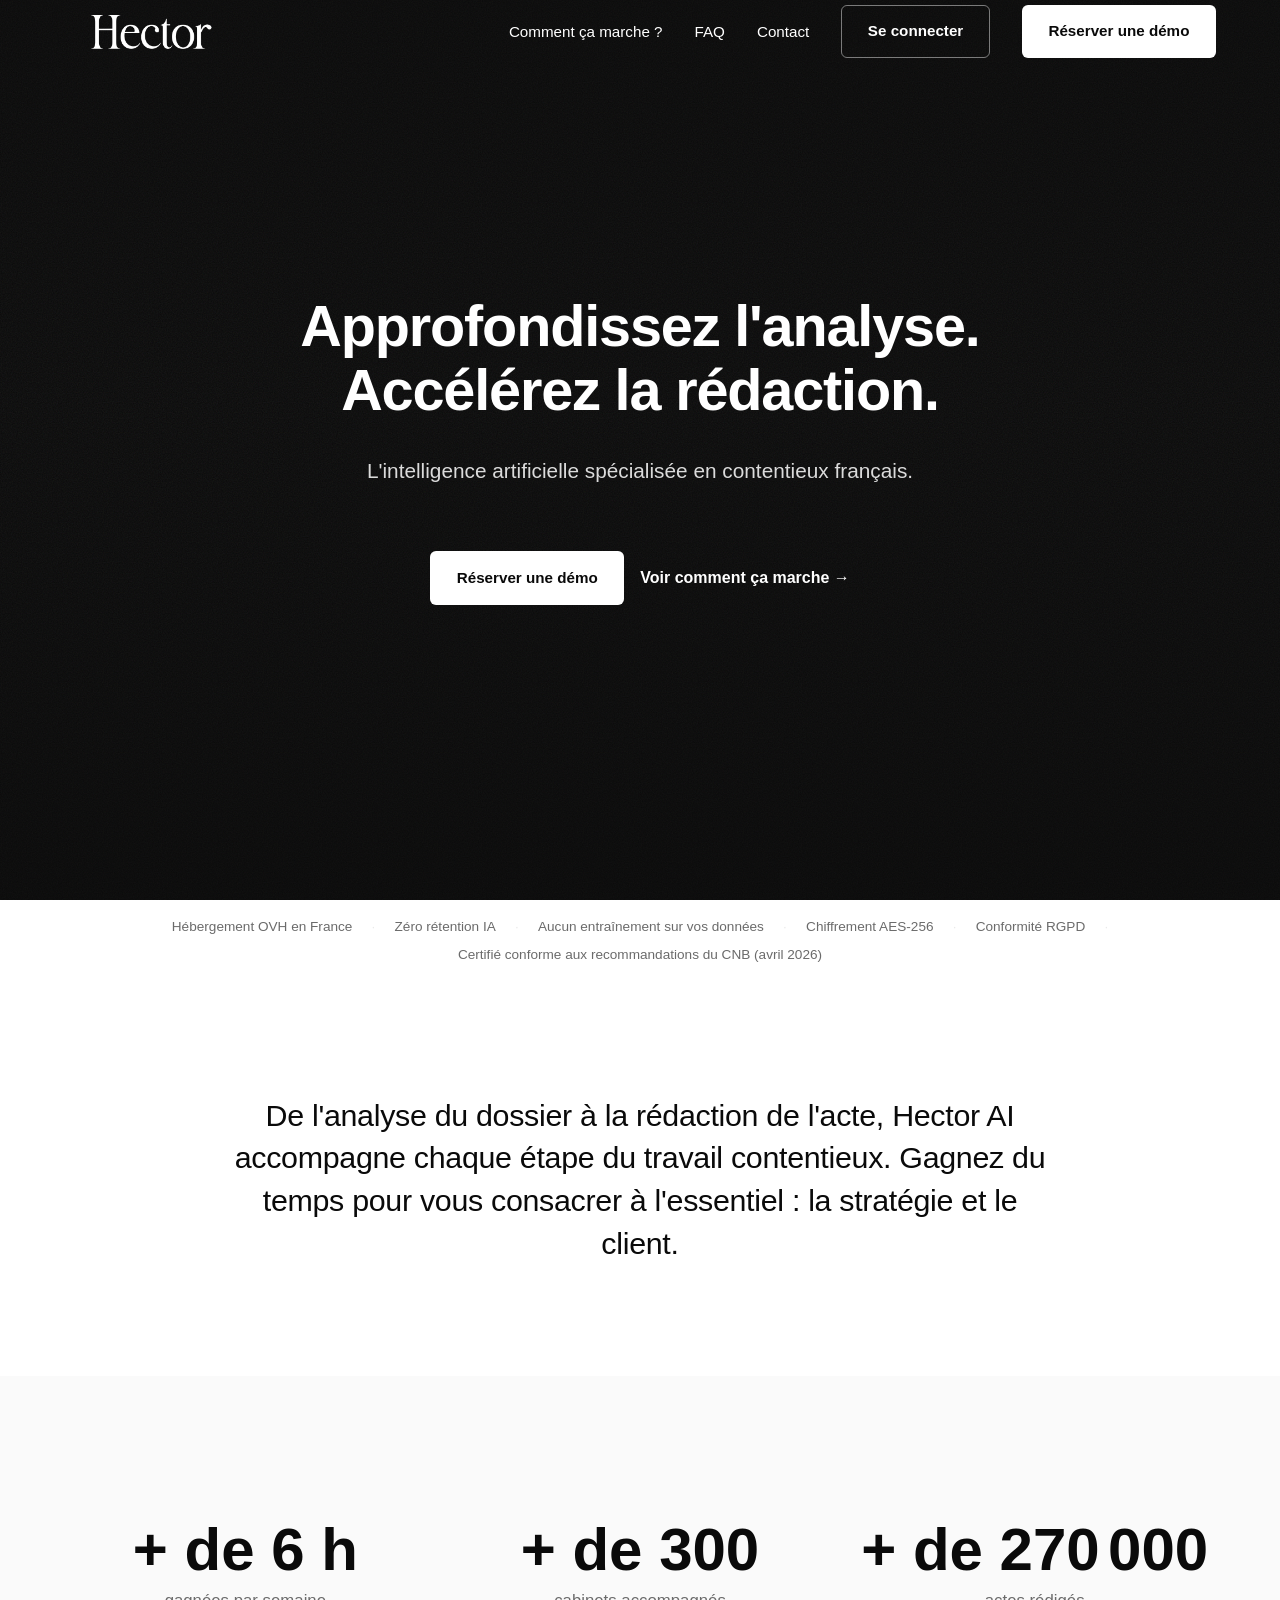
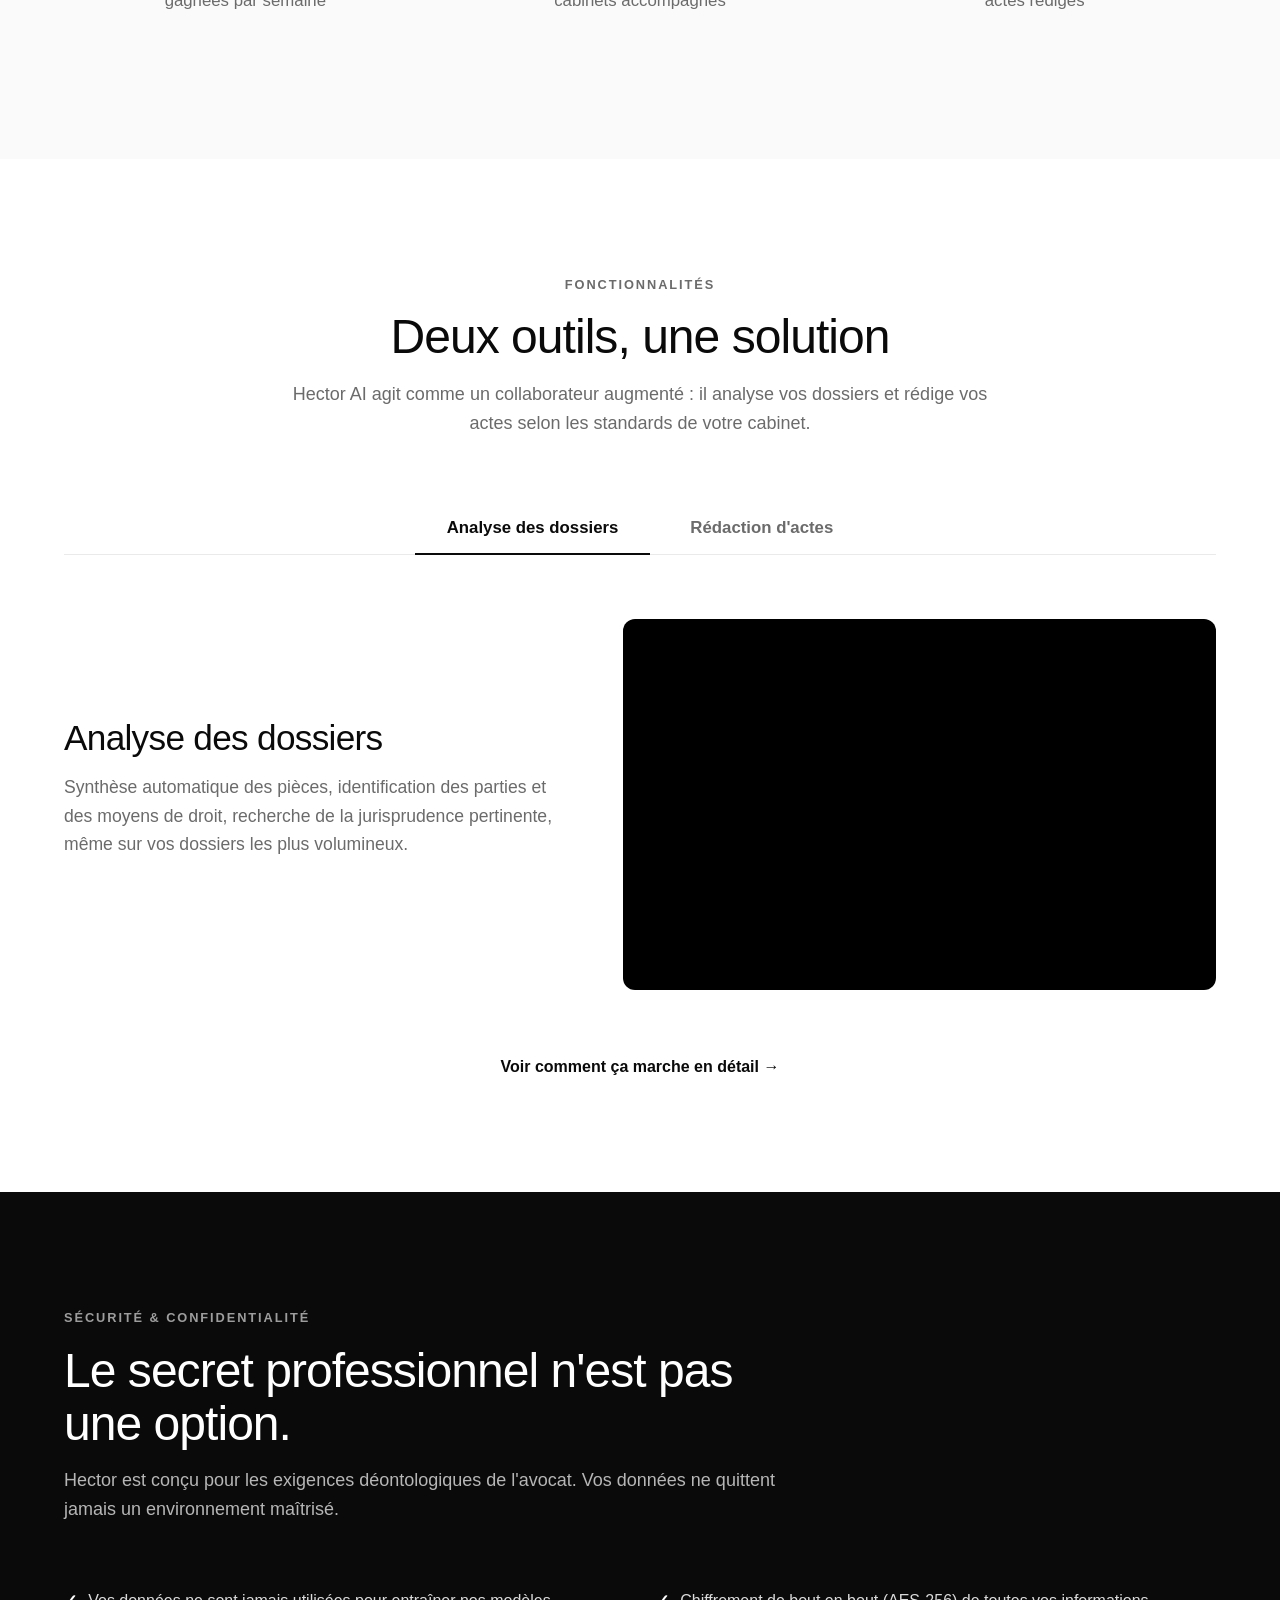
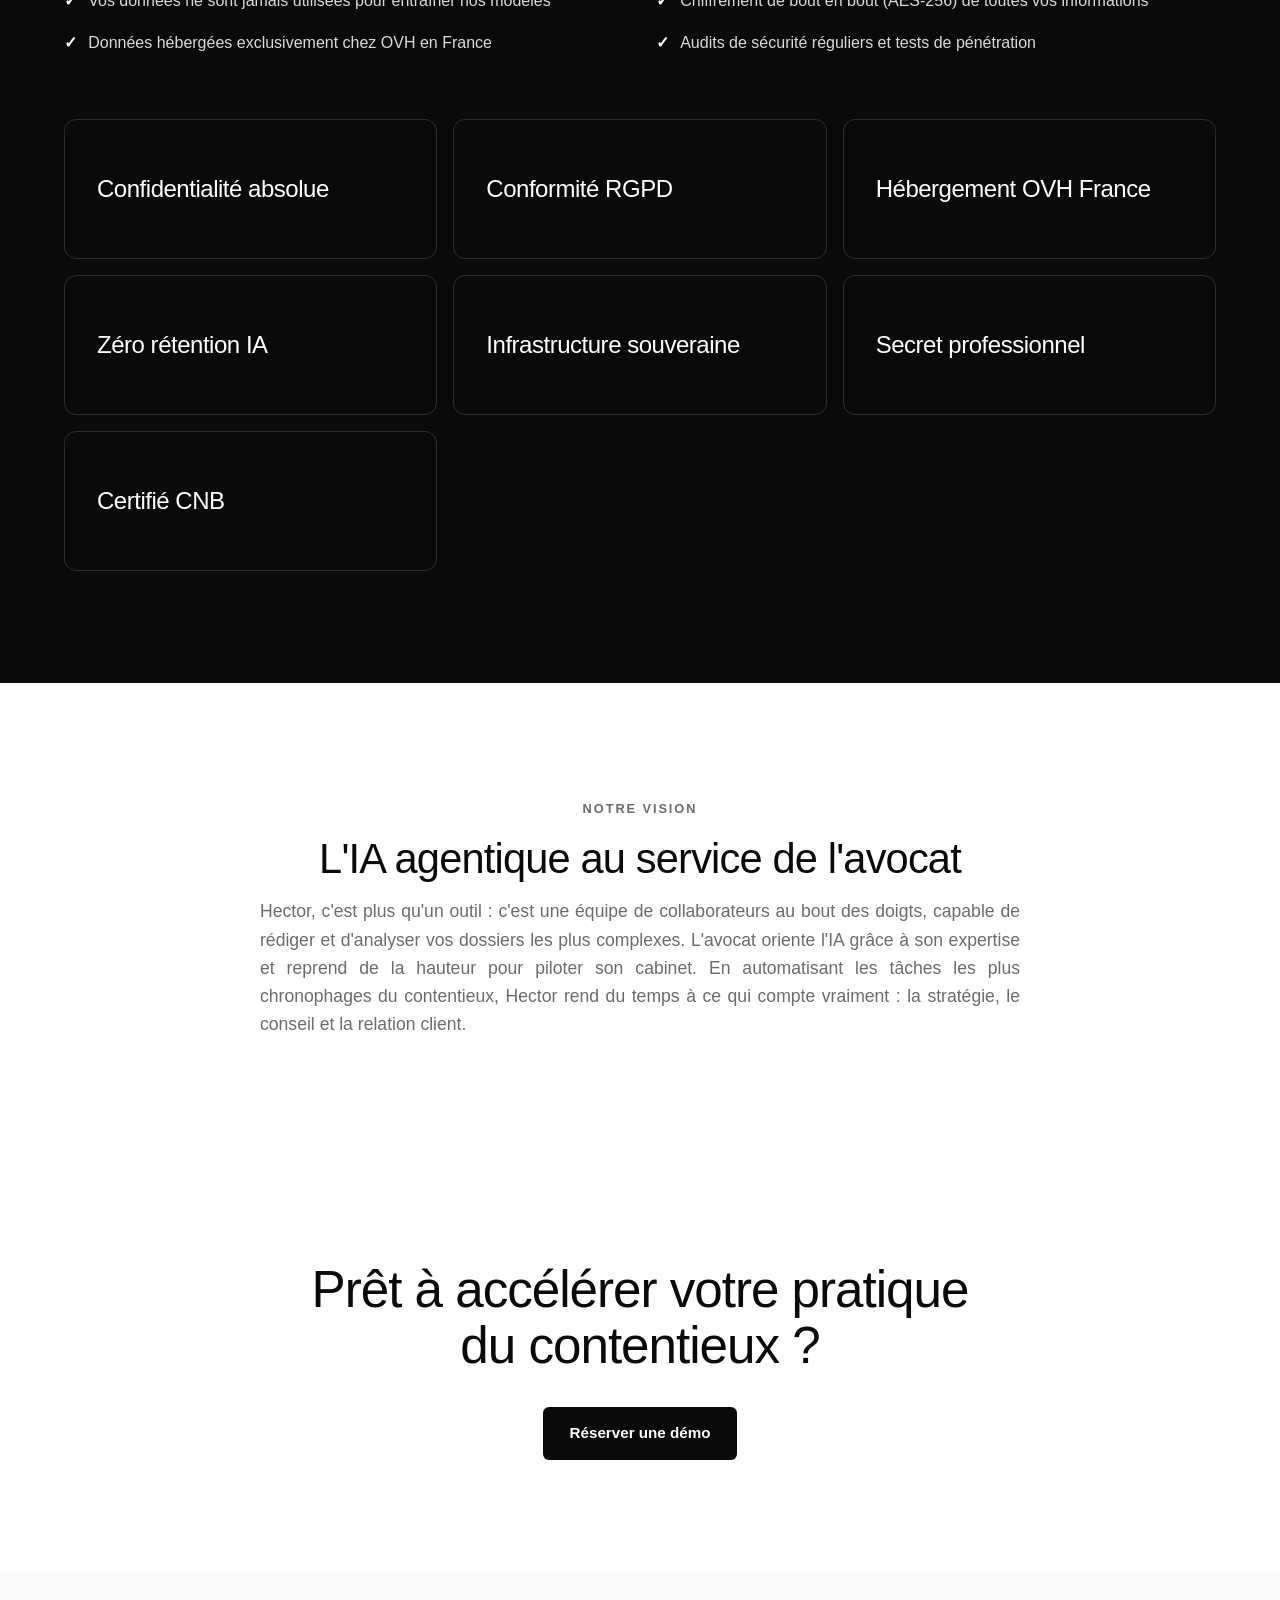
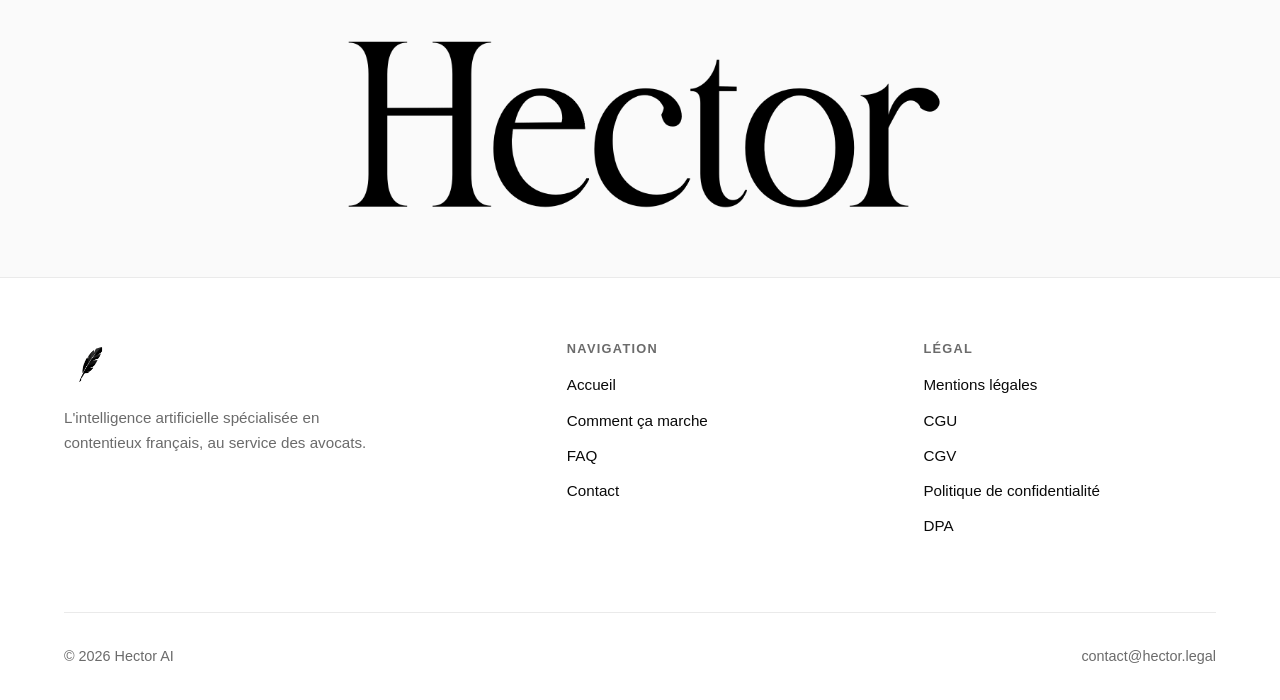
==== index.html @ 75c5179e "Update index.html" ====
<!DOCTYPE html>
<!-- Dernière vérification du déploiement : 2026-06-02 -->
<html lang="fr">
<head>
  <meta charset="UTF-8" />
  <meta name="viewport" content="width=device-width, initial-scale=1.0" />
  <title>Hector AI — Approfondissez l'analyse. Accélérez la rédaction.</title>
  <meta name="description" content="L'intelligence artificielle spécialisée en contentieux français pour les avocats : accélérez l'analyse de vos dossiers et automatisez la rédaction de vos actes." />

  <!-- Polices Fontshare : Clash Display (titres) + Satoshi (corps de texte) -->
  <link rel="preconnect" href="https://api.fontshare.com" crossorigin />
  <link rel="stylesheet" href="https://api.fontshare.com/v2/css?f[]=cabinet-grotesk@400,700&f[]=satoshi@500&display=swap" />

  <!-- Feuille de styles unique du site.
       Le "?v=2" force le navigateur à recharger le CSS après une mise à jour
       (évite qu'une ancienne version reste en cache). Incrémentez ce numéro
       (v=3, v=4...) à chaque fois que vous modifiez css/styles.css. -->
  <link rel="stylesheet" href="css/styles.css?v=32" />

  <!-- Favicon (remplaçable par votre propre icône) -->
  <link rel="icon" href="assets/img/plume.png?v=3" type="image/png" />
</head>
<body>

  <!-- ====================================================================
       HEADER (en-tête fixe, identique sur toutes les pages)
       ==================================================================== -->
  <header class="site-header site-header--transparent">
    <div class="container header-inner">
      <!-- Logo à gauche. Déposez votre logo dans assets/img/logo.svg.
           Le texte de repli "Hector" s'affiche si l'image est absente. -->
      <a class="header-logo" href="index.html" aria-label="Accueil Hector AI">
        <img src="assets/img/logo.png?v=6" alt="Hector AI" />
      </a>

      <!-- Navigation principale -->
      <nav class="main-nav" id="main-nav" aria-label="Navigation principale">
        <ul class="nav-links">
          <li><a href="comment-ca-marche.html">Comment ça marche ?</a></li>
          <li><a href="faq.html">FAQ</a></li>
          <!-- Masqué jusqu'au lancement complet : <li><a href="equipe.html">Équipe</a></li> -->
          <li><a href="contact.html">Contact</a></li>
        </ul>
        <!-- Bouton "Se connecter" : renvoie vers l'application Hector. -->
        <a class="btn btn-secondary" href="https://www.app.hector.legal/auth">Se connecter</a>
        <!-- Bouton de réservation de démo. Remplacez l'URL Calendly. -->
        <a class="btn btn-primary" href="https://calendly.com/benoit_raillard/demo?month=2026-06" target="_blank" rel="noopener">Réserver une démo</a>
      </nav>

      <!-- Bouton hamburger (visible uniquement sur mobile) -->
      <button class="nav-toggle" aria-label="Ouvrir le menu" aria-expanded="false" aria-controls="main-nav">
        <span></span><span></span><span></span>
      </button>
    </div>
  </header>

  <main>

    <!-- ====================================================================
         1. HERO plein écran
         ==================================================================== -->
    <section class="hero">
      <!-- Média de fond -->
      <div class="hero-media">
        <!-- VIDÉO de fond : lecture automatique, en boucle, sans son.
             L'image hero.jpg sert d'aperçu (poster) le temps du chargement.
             Pour revenir à une image fixe, remplacer ce <video> par :
             <img src="assets/img/hero.jpg" alt="" /> -->
        <video autoplay muted loop playsinline preload="auto">
          <source src="assets/video/hero.mp4?v=7" type="video/mp4" />
        </video>
      </div>

      <!-- (a) Couche "grain de film" -->
      <div class="hero-grain" aria-hidden="true"></div>
      <!-- (c) Dégradé sombre pour la lisibilité du texte blanc -->
      <div class="hero-overlay" aria-hidden="true"></div>

      <!-- Contenu centré -->
      <div class="hero-content">
        <h1><span>Approfondissez l'analyse.</span><br /><span>Accélérez la rédaction.</span></h1>
        <p class="hero-subtitle">
          L'intelligence artificielle spécialisée en contentieux français.
        </p>
        <div class="hero-actions">
          <a class="btn btn-primary btn-on-dark" href="https://calendly.com/benoit_raillard/demo?month=2026-06" target="_blank" rel="noopener">Réserver une démo</a>
          <a class="text-link" href="comment-ca-marche.html">Voir comment ça marche →</a>
        </div>
      </div>
    </section>

    <!-- ====================================================================
         2. BANDEAU DE GARANTIES
         ==================================================================== -->
    <div class="guarantees">
      <div class="container">
        <ul class="guarantees-list">
          <li>Hébergement OVH en France</li>
          <li>Zéro rétention IA</li>
          <li>Aucun entraînement sur vos données</li>
          <li>Chiffrement AES-256</li>
          <li>Conformité RGPD</li>
          <li>Certifié conforme aux recommandations du CNB (avril 2026)</li>
        </ul>
      </div>
    </div>

    <!-- ====================================================================
         3. SECTION INTRODUCTION
         ==================================================================== -->
    <section class="section intro">
      <div class="container">
        <p data-reveal>
          De l'analyse du dossier à la rédaction de l'acte, Hector AI accompagne
          chaque étape du travail contentieux. Gagnez du temps pour vous consacrer à l'essentiel : la stratégie et le client.
        </p>
      </div>
    </section>

    <!-- ====================================================================
         4. CHIFFRES CLÉS
         👉 Remplacez les [XX] par vos vrais chiffres.
         ==================================================================== -->
    <section class="section stats">
      <div class="container">
        <div class="stats-grid">
          <!-- Les chiffres "grimpent" de 0 jusqu'à data-count-to au scroll (voir main.js).
               data-prefix / data-suffix encadrent le nombre animé. -->
          <div data-reveal>
            <div class="stat-number" data-count-to="6" data-prefix="+ de " data-suffix=" h">+ de 6 h</div>
            <div class="stat-label">gagnées par semaine</div>
          </div>
          <div data-reveal>
            <div class="stat-number" data-count-to="300" data-prefix="+ de ">+ de 300</div>
            <div class="stat-label">cabinets accompagnés</div>
          </div>
          <div data-reveal>
            <div class="stat-number" data-count-to="270000" data-prefix="+ de ">+ de 270 000</div>
            <div class="stat-label">actes rédigés</div>
          </div>
        </div>
      </div>
    </section>

    <!-- ====================================================================
         5. SECTION FONCTIONNALITÉS (onglets interactifs)
         ==================================================================== -->
    <section class="section features">
      <div class="container">
        <div class="section-head" data-reveal>
          <span class="eyebrow">Fonctionnalités</span>
          <h2>Deux outils, une solution</h2>
          <p>Hector AI agit comme un collaborateur augmenté : il analyse vos dossiers et rédige vos actes selon les standards de votre cabinet.</p>
        </div>

        <!-- Boutons d'onglets -->
        <div class="tabs" role="tablist" aria-label="Fonctionnalités d'Hector" data-reveal>
          <button class="tab-btn" role="tab" data-tab="tab-analyse" aria-selected="true" aria-controls="tab-analyse">
            Analyse des dossiers
          </button>
          <button class="tab-btn" role="tab" data-tab="tab-redaction" aria-selected="false" aria-controls="tab-redaction">
            Rédaction d'actes
          </button>
        </div>

        <!-- Onglet 1 : Analyse des dossiers (actif par défaut) -->
        <div class="tab-panel is-active is-visible" id="tab-analyse" role="tabpanel">
          <div class="feature-layout">
            <div class="feature-text">
              <h3>Analyse des dossiers</h3>
              <p>
                Synthèse automatique des pièces, identification des parties et
                des moyens de droit, recherche de la jurisprudence pertinente, même sur vos dossiers les plus volumineux. 
              </p>
            </div>
            <!-- Zone visuelle : vidéo de démonstration de l'analyse des dossiers.
                 Pas d'autoplay : chargée/jouée seulement quand visible (voir initFeatureVideos). -->
            <video class="feature-media" muted loop playsinline preload="none">
              <source src="assets/video/demo-analyse.mp4" type="video/mp4" />
              Votre navigateur ne prend pas en charge la lecture vidéo.
            </video>
          </div>
        </div>

        <!-- Onglet 2 : Rédaction d'actes -->
        <div class="tab-panel" id="tab-redaction" role="tabpanel">
          <div class="feature-layout">
            <div class="feature-text">
              <h3>Rédaction d'actes</h3>
              <p>
                Des premiers jets d'actes générés à partir de votre dossier,
                dans votre style, prêts à être retravaillés.
              </p>
            </div>
            <!-- Zone visuelle : vidéo de démonstration de la rédaction d'actes.
                 Pas d'autoplay : chargée/jouée seulement quand visible (voir initFeatureVideos). -->
            <video class="feature-media" muted loop playsinline preload="none">
              <source src="assets/video/demo-redaction.mp4" type="video/mp4" />
              Votre navigateur ne prend pas en charge la lecture vidéo.
            </video>
          </div>
        </div>

        <!-- Lien vers la page détaillée, placé juste après les vidéos de démo -->
        <div class="features-more" data-reveal style="text-align: center; margin-top: var(--space-lg);">
          <a class="text-link" href="comment-ca-marche.html">Voir comment ça marche en détail →</a>
        </div>
      </div>
    </section>

    <!-- ====================================================================
         6. SECTION SÉCURITÉ & CONFIDENTIALITÉ
         ==================================================================== -->
    <section class="section security">
      <div class="container">
        <div class="security-head" data-reveal>
          <span class="eyebrow">Sécurité &amp; confidentialité</span>
          <h2>Le secret professionnel n'est pas une option.</h2>
          <p>
            Hector est conçu pour les exigences déontologiques de l'avocat.
            Vos données ne quittent jamais un environnement maîtrisé.
          </p>
        </div>

        <!-- Les 4 points clés -->
        <ul class="security-points" data-reveal>
          <li>Vos données ne sont jamais utilisées pour entraîner nos modèles</li>
          <li>Chiffrement de bout en bout (AES-256) de toutes vos informations</li>
          <li>Données hébergées exclusivement chez OVH en France</li>
          <li>Audits de sécurité réguliers et tests de pénétration</li>
        </ul>

        <!-- Grille de cartes -->
        <div class="security-cards">
          <div class="security-card" data-reveal>
            <h3>Confidentialité absolue</h3>
            <p>Vos dossiers et conversations restent strictement privés et cloisonnés.</p>
          </div>
          <div class="security-card" data-reveal>
            <h3>Conformité RGPD</h3>
            <p>Respect total du règlement européen sur la protection des données personnelles.</p>
          </div>
          <div class="security-card" data-reveal>
            <h3>Hébergement OVH France</h3>
            <p>Toutes vos données sont stockées chez OVH, à Gravelines (France), sans transfert hors UE.</p>
          </div>
          <div class="security-card" data-reveal>
            <h3>Zéro rétention IA</h3>
            <p>Aucune conservation de vos données par les modèles de langage.</p>
          </div>
          <div class="security-card" data-reveal>
            <h3>Infrastructure souveraine</h3>
            <p>Infrastructure de stockage certifiée ISO 27001 et HDS.</p>
          </div>
          <div class="security-card" data-reveal>
            <h3>Secret professionnel</h3>
            <p>Architecture conçue pour respecter les obligations déontologiques des avocats.</p>
          </div>
          <div class="security-card" data-reveal>
            <h3>Certifié CNB</h3>
            <p>Conforme aux recommandations du Conseil national des barreaux d'avril 2026.</p>
          </div>
        </div>
      </div>
    </section>

    <!-- ====================================================================
         VISION (photo des 3 fondateurs à gauche + texte à droite)
         ==================================================================== -->
    <section class="section vision vision--text-only">
      <div class="container">
        <div class="vision-grid" data-reveal>
          <!-- Emplacement photo des 3 fondateurs.
               👉 Pour ajouter la photo : remplacez le contenu de cette div par
                  <img src="assets/img/fondateurs.jpg" alt="Les trois fondateurs d'Hector" />
                  (déposez le fichier dans assets/img/). -->
          <div class="vision-photo">Photo des 3 fondateurs</div>

          <div class="vision-text">
            <span class="eyebrow">Notre vision</span>
            <h2>L'IA agentique au service de l'avocat</h2>
            <p>Hector, c'est plus qu'un outil : c'est une équipe de collaborateurs au bout des doigts, capable de rédiger et d'analyser vos dossiers les plus complexes.
            L'avocat oriente l'IA grâce à son expertise et reprend de la hauteur pour piloter son cabinet.
            En automatisant les tâches les plus chronophages du contentieux, Hector rend du temps à ce qui compte vraiment : la stratégie, le conseil et la relation client.</p>
          </div>
        </div>
      </div>
    </section>

    <!-- ====================================================================
         7. APPEL À L'ACTION FINAL
         ==================================================================== -->
    <section class="section cta">
      <div class="container" data-reveal>
        <h2>Prêt à accélérer votre pratique du contentieux ?</h2>
        <a class="btn btn-primary" href="https://calendly.com/benoit_raillard/demo?month=2026-06" target="_blank" rel="noopener">Réserver une démo</a>
      </div>
    </section>

    <!-- Signature "hector" en blanc sur bande sombre, pleine largeur -->
    <div class="cta-wordmark-band">
      <img class="cta-wordmark" src="assets/img/logo.png?v=6" alt="Hector" data-reveal />
    </div>

  </main>

  <!-- ====================================================================
       FOOTER (pied de page, identique sur toutes les pages)
       ==================================================================== -->
  <footer class="site-footer">
    <div class="container">
      <div class="footer-top">
        <div class="footer-brand">
          <a class="footer-logo" href="index.html" aria-label="Accueil Hector AI">
            <img src="assets/img/plume.png?v=3" alt="Hector" />
          </a>
          <p>L'intelligence artificielle spécialisée en contentieux français, au service des avocats.</p>
        </div>
        <div class="footer-col">
          <h4>Navigation</h4>
          <ul>
            <li><a href="index.html">Accueil</a></li>
            <li><a href="comment-ca-marche.html">Comment ça marche</a></li>
            <li><a href="faq.html">FAQ</a></li>
            <!-- Masqué jusqu'au lancement complet : <li><a href="equipe.html">Équipe</a></li> -->
            <li><a href="contact.html">Contact</a></li>
          </ul>
        </div>
        <div class="footer-col">
          <h4>Légal</h4>
          <ul>
            <li><a href="mentions-legales.html">Mentions légales</a></li>
            <li><a href="cgu.html">CGU</a></li>
            <li><a href="cgv.html">CGV</a></li>
            <li><a href="politique-confidentialite.html">Politique de confidentialité</a></li>
            <li><a href="dpa.html">DPA</a></li>
          </ul>
        </div>
      </div>
      <div class="footer-bottom">
        <span>© 2026 Hector AI</span>
        <a href="mailto:contact@hector.legal">contact@hector.legal</a>
      </div>
    </div>
  </footer>

  <!-- Script principal du site -->
  <script src="js/main.js?v=7"></script>
</body>
</html>
---- css/styles.css ----
/* ==========================================================================
   HECTOR AI — Feuille de styles unique
   --------------------------------------------------------------------------
   Organisation du fichier :
     1.  Variables globales (:root) — couleurs, polices, espacements
     2.  Réinitialisation & styles de base
     3.  Utilitaires (conteneur, boutons, titres de section…)
     4.  Header (en-tête fixe + menu mobile)
     5.  Footer (pied de page)
     6.  Hero (bannière plein écran de l'accueil)
     7.  Bandeau de garanties
     8.  Sections de contenu (intro, chiffres, fonctionnalités…)
     9.  Section sécurité & confidentialité
     10. Appel à l'action (CTA)
     11. Pages intérieures (gabarits communs)
     12. Composants : onglets, accordéon FAQ, équipe, contact, vidéos
     13. Animations d'apparition au scroll
     14. Media queries (responsive) regroupées en fin de fichier
   ========================================================================== */


/* ==========================================================================
   1. VARIABLES GLOBALES
   On centralise ici TOUTES les valeurs réutilisées (couleurs, polices,
   espacements). Pour changer l'identité visuelle du site, il suffit de
   modifier ces variables : tout le reste se met à jour automatiquement.
   ========================================================================== */
:root {
  /* --- Couleurs (palette monochrome noir & blanc) --- */
  --color-bg: #ffffff;            /* Fond principal : blanc */
  --color-text: #0a0a0a;          /* Texte principal : noir profond */
  --color-text-muted: #6b6b6b;    /* Texte secondaire / discret : gris */
  --color-border: #eaeaea;        /* Bordures très légères */
  --color-bg-soft: #f7f7f7;       /* Fond légèrement teinté (placeholders, cartes) */
  --color-inverse-bg: #0a0a0a;    /* Fond sombre (sections inversées) */
  --color-inverse-text: #ffffff;  /* Texte sur fond sombre */

  /* --- Polices ---
     "Cabinet Grotesk" pour les titres, "Satoshi" pour le corps de texte.
     Les deux sont chargées via Fontshare (voir le <link> dans le <head>). */
  --font-title: "Cabinet Grotesk", -apple-system, BlinkMacSystemFont, sans-serif;
  --font-body: "Satoshi", -apple-system, BlinkMacSystemFont, "Segoe UI", sans-serif;

  /* --- Graisses de police --- */
  --weight-body: 500;   /* Satoshi Medium */
  --weight-title: 400;  /* Cabinet Regular */

  /* --- Échelle d'espacements (multiples cohérents) --- */
  --space-xs: 0.5rem;   /*  8px */
  --space-sm: 1rem;     /* 16px */
  --space-md: 2rem;     /* 32px */
  --space-lg: 4rem;     /* 64px */
  --space-xl: 7rem;     /* 112px — respiration des grandes sections */

  /* --- Largeur maximale du contenu & gouttières --- */
  --container-width: 1200px;
  --container-pad: 1.5rem;  /* marge intérieure latérale sur mobile */

  /* --- Rayons d'arrondi --- */
  --radius-sm: 6px;
  --radius-md: 12px;

  /* --- Hauteur du header (sert à compenser le décalage des ancres) --- */
  --header-height: 64px;

  /* --- Transitions douces réutilisées partout --- */
  --transition-fast: 0.2s ease;
  --transition-smooth: 0.4s cubic-bezier(0.16, 1, 0.3, 1);
}


/* ==========================================================================
   2. RÉINITIALISATION & STYLES DE BASE
   ========================================================================== */

/* Modèle de boîte cohérent + suppression des marges par défaut */
*,
*::before,
*::after {
  box-sizing: border-box;
  margin: 0;
  padding: 0;
}

html {
  /* Défilement fluide pour les ancres internes (#section) */
  scroll-behavior: smooth;
  /* Décale les ancres pour qu'elles n'apparaissent pas sous le header fixe */
  scroll-padding-top: var(--header-height);
  -webkit-text-size-adjust: 100%;
}

body {
  font-family: var(--font-body);
  font-weight: var(--weight-body);
  color: var(--color-text);
  background-color: var(--color-bg);
  line-height: 1.6;
  font-size: 1rem;
  -webkit-font-smoothing: antialiased;
  -moz-osx-font-smoothing: grayscale;
}

/* Titres : police Clash Display, interlignes resserrés */
h1, h2, h3, h4 {
  font-family: var(--font-title);
  font-weight: var(--weight-title);
  line-height: 1.1;
  letter-spacing: -0.02em;
}

/* Titres <h2> en gras sur les pages juridiques + FAQ
   (la graisse 700 de Cabinet Grotesk est chargée dans le <head> de ces pages) */
.titres-gras h2 {
  font-weight: 700;
}

a {
  color: inherit;
  text-decoration: none;
  transition: color var(--transition-fast), opacity var(--transition-fast);
}

img,
video,
svg {
  max-width: 100%;
  display: block;
}

ul {
  list-style: none;
}

/* Accessibilité : style de focus visible et cohérent au clavier */
a:focus-visible,
button:focus-visible {
  outline: 2px solid var(--color-text);
  outline-offset: 3px;
  border-radius: 2px;
}


/* ==========================================================================
   3. UTILITAIRES
   ========================================================================== */

/* Conteneur centré à largeur maximale */
.container {
  width: 100%;
  max-width: var(--container-width);
  margin-inline: auto;
  padding-inline: var(--container-pad);
}

/* Espacement vertical standard d'une section */
.section {
  padding-block: var(--space-xl);
}

/* Surtitre discret (eyebrow) au-dessus des titres de section */
.eyebrow {
  display: inline-block;
  font-family: var(--font-body);
  font-size: 0.8rem;
  font-weight: 600;
  letter-spacing: 0.15em;
  text-transform: uppercase;
  color: var(--color-text-muted);
  margin-bottom: var(--space-sm);
}

/* En-tête de section centré (titre + sous-titre) */
.section-head {
  max-width: 720px;
  margin: 0 auto var(--space-lg);
  text-align: center;
}

.section-head h2 {
  font-size: clamp(2rem, 4vw, 3rem);
  margin-bottom: var(--space-sm);
}

.section-head p {
  color: var(--color-text-muted);
  font-size: 1.125rem;
}

/* --- Boutons --- */
.btn {
  display: inline-block;
  font-family: var(--font-body);
  font-weight: 600;
  font-size: 0.95rem;
  padding: 0.85rem 1.6rem;
  border-radius: var(--radius-sm);
  border: 1px solid transparent;
  cursor: pointer;
  transition: transform var(--transition-fast), background-color var(--transition-fast),
              color var(--transition-fast), opacity var(--transition-fast);
  white-space: nowrap;
}

/* Bouton principal : fond noir, texte blanc */
.btn-primary {
  background-color: var(--color-text);
  color: var(--color-inverse-text);
}
.btn-primary:hover {
  transform: translateY(-2px);
  opacity: 0.9;
}

/* Bouton secondaire : contour léger */
.btn-secondary {
  background-color: transparent;
  color: var(--color-text);
  border-color: var(--color-border);
}
.btn-secondary:hover {
  border-color: var(--color-text);
  transform: translateY(-2px);
}

/* Variante des boutons sur fond sombre (hero, CTA inversé) */
.btn-on-dark.btn-primary {
  background-color: #ffffff;
  color: #0a0a0a;
}
.btn-on-dark.btn-secondary {
  color: #ffffff;
  border-color: rgba(255, 255, 255, 0.4);
}
.btn-on-dark.btn-secondary:hover {
  border-color: #ffffff;
}

/* Lien texte avec petite flèche, souligné au survol */
.text-link {
  display: inline-flex;
  align-items: center;
  gap: 0.4rem;
  font-weight: 600;
  border-bottom: 1px solid transparent;
  transition: border-color var(--transition-fast);
}
.text-link:hover {
  border-bottom-color: currentColor;
}

/* Masque visuellement un élément tout en le gardant lisible par les
   lecteurs d'écran (accessibilité) */
.visually-hidden {
  position: absolute;
  width: 1px;
  height: 1px;
  padding: 0;
  margin: -1px;
  overflow: hidden;
  clip: rect(0, 0, 0, 0);
  white-space: nowrap;
  border: 0;
}


/* ==========================================================================
   4. HEADER (en-tête fixe translucide)
   ========================================================================== */
.site-header {
  position: fixed;
  top: 0;
  left: 0;
  right: 0;
  z-index: 1000;
  height: var(--header-height);
  /* Fond blanc translucide avec effet de flou (verre dépoli) */
  background-color: rgba(255, 255, 255, 0.7);
  -webkit-backdrop-filter: blur(12px);
  backdrop-filter: blur(12px);
  border-bottom: 1px solid transparent;
  transition: border-color var(--transition-fast),
              background-color var(--transition-fast),
              box-shadow var(--transition-fast);
}

/* Classe ajoutée par le JS quand on défile : le header se "densifie" */
.site-header.is-scrolled {
  background-color: rgba(255, 255, 255, 0.9);
  border-bottom-color: var(--color-border);
  box-shadow: 0 1px 20px rgba(0, 0, 0, 0.03);
}

/* --------------------------------------------------------------------------
   HEADER TRANSPARENT par-dessus la vidéo du hero (page d'accueil uniquement).
   La classe .site-header--transparent est ajoutée au <header> dans index.html.
   Tant qu'on n'a pas défilé au-delà du hero (le JS gère la classe .is-scrolled),
   le header est transparent et son contenu passe en blanc pour rester lisible
   sur la vidéo. Une fois le hero dépassé, il redevient le header blanc normal.
   -------------------------------------------------------------------------- */
.site-header--transparent:not(.is-scrolled) {
  /* Bandeau totalement transparent par-dessus la vidéo (aucun fond ni flou).
     Seuls le logo et les liens (en blanc) restent visibles. */
  background-color: transparent;
  -webkit-backdrop-filter: none;
  backdrop-filter: none;
  border-bottom-color: transparent;
  box-shadow: none;
}
/* Logo et barres du hamburger en blanc sur la vidéo (mobile inclus) */
.site-header--transparent:not(.is-scrolled) .header-logo img {
  filter: brightness(0) invert(1);
}
.site-header--transparent:not(.is-scrolled) .logo-text {
  color: #ffffff;
}
.site-header--transparent:not(.is-scrolled) .nav-toggle span {
  background-color: #ffffff;
}
/* Liens et bouton en blanc UNIQUEMENT sur grand écran. Sur mobile, le menu
   s'ouvre dans un panneau blanc : on y garde donc le texte foncé par défaut. */
@media (min-width: 721px) {
  .site-header--transparent:not(.is-scrolled) .nav-links a {
    color: #ffffff;
  }
  .site-header--transparent:not(.is-scrolled) .nav-links a:hover {
    color: rgba(255, 255, 255, 0.7);
  }
  .site-header--transparent:not(.is-scrolled) .btn-primary {
    background-color: #ffffff;
    color: #0a0a0a;
  }
  /* Bouton secondaire (Se connecter) en blanc sur la vidéo du hero */
  .site-header--transparent:not(.is-scrolled) .btn-secondary {
    color: #ffffff;
    border-color: rgba(255, 255, 255, 0.45);
  }
  .site-header--transparent:not(.is-scrolled) .btn-secondary:hover {
    border-color: #ffffff;
  }
}

.header-inner {
  height: 100%;
  display: flex;
  align-items: center;
  justify-content: space-between;
}

/* Logo dans le header */
.header-logo img {
  /* Logo réduit (~moitié) dans le bandeau */
  height: 36px;
  width: auto;
  transition: filter var(--transition-fast);
}
/* Repli texte si le logo SVG n'est pas encore fourni */
.header-logo .logo-text {
  font-family: var(--font-title);
  font-weight: var(--weight-title);
  font-size: 1.4rem;
}

/* Navigation principale (desktop) */
.main-nav {
  display: flex;
  align-items: center;
  gap: var(--space-md);
}

.nav-links {
  display: flex;
  align-items: center;
  gap: var(--space-md);
}

.nav-links a {
  font-size: 0.95rem;
  color: var(--color-text);
}
.nav-links a:hover {
  color: var(--color-text-muted);
}

/* Bouton hamburger (caché sur desktop, affiché sur mobile) */
.nav-toggle {
  display: none;
  flex-direction: column;
  justify-content: center;
  gap: 5px;
  width: 44px;
  height: 44px;
  background: none;
  border: none;
  cursor: pointer;
}
.nav-toggle span {
  display: block;
  width: 22px;
  height: 2px;
  background-color: var(--color-text);
  transition: transform var(--transition-fast), opacity var(--transition-fast);
}
/* Transformation en croix quand le menu est ouvert */
.nav-toggle[aria-expanded="true"] span:nth-child(1) {
  transform: translateY(7px) rotate(45deg);
}
.nav-toggle[aria-expanded="true"] span:nth-child(2) {
  opacity: 0;
}
.nav-toggle[aria-expanded="true"] span:nth-child(3) {
  transform: translateY(-7px) rotate(-45deg);
}


/* ==========================================================================
   5. FOOTER (pied de page)
   ========================================================================== */
.site-footer {
  border-top: 1px solid var(--color-border);
  padding-block: var(--space-lg) var(--space-md);
}

.footer-top {
  display: grid;
  grid-template-columns: 1.5fr 1fr 1fr;
  gap: var(--space-lg);
  margin-bottom: var(--space-lg);
}

.footer-brand .footer-logo img {
  /* Désormais la plume seule (format vertical), affichée en petit */
  height: 48px;
  width: auto;
  margin-bottom: var(--space-sm);
}
.footer-brand .logo-text {
  font-family: var(--font-title);
  font-weight: var(--weight-title);
  font-size: 1.3rem;
  display: inline-block;
  margin-bottom: var(--space-sm);
}
.footer-brand p {
  color: var(--color-text-muted);
  max-width: 320px;
  font-size: 0.95rem;
}

.footer-col h4 {
  font-family: var(--font-body);
  font-size: 0.8rem;
  font-weight: 600;
  letter-spacing: 0.1em;
  text-transform: uppercase;
  color: var(--color-text-muted);
  margin-bottom: var(--space-sm);
}
.footer-col ul li {
  margin-bottom: 0.6rem;
}
.footer-col ul li a {
  font-size: 0.95rem;
  color: var(--color-text);
}
.footer-col ul li a:hover {
  color: var(--color-text-muted);
}

.footer-bottom {
  display: flex;
  flex-wrap: wrap;
  gap: var(--space-sm);
  justify-content: space-between;
  align-items: center;
  padding-top: var(--space-md);
  border-top: 1px solid var(--color-border);
  color: var(--color-text-muted);
  font-size: 0.9rem;
}
.footer-bottom a:hover {
  color: var(--color-text);
}


/* ==========================================================================
   6. HERO (bannière plein écran de l'accueil)
   ========================================================================== */
.hero {
  position: relative;
  min-height: 100vh;
  display: flex;
  align-items: center;
  justify-content: center;
  text-align: center;
  overflow: hidden;           /* masque le débordement du zoom Ken Burns */
  color: var(--color-inverse-text);
}

/* Média de fond (photo ou vidéo) qui remplit tout le cadre */
.hero-media {
  position: absolute;
  inset: 0;
  z-index: 0;
  /* Fond sombre affiché instantanément le temps que la vidéo se charge
     (évite un hero vide/blanc pendant le téléchargement). */
  background-color: #0a0a0a;
}
.hero-media img,
.hero-media video {
  width: 100%;
  height: 100%;
  object-fit: cover;
  /* Animation "Ken Burns" : zoom lent et continu (~20s, en boucle) */
  animation: kenburns 20s ease-in-out infinite alternate;
}

/* Animation de zoom progressif type Ken Burns */
@keyframes kenburns {
  from { transform: scale(1); }
  to   { transform: scale(1.12); }
}

/* (a) Couche "grain de film" : texture de bruit légère via SVG en data-URI.
   feTurbulence génère du bruit ; on l'applique en faible opacité par-dessus. */
.hero-grain {
  position: absolute;
  inset: 0;
  z-index: 1;
  pointer-events: none;
  opacity: 0.12;
  background-image: url("data:image/svg+xml,%3Csvg xmlns='http://www.w3.org/2000/svg' width='160' height='160'%3E%3Cfilter id='n'%3E%3CfeTurbulence type='fractalNoise' baseFrequency='0.8' numOctaves='3' stitchTiles='stitch'/%3E%3C/filter%3E%3Crect width='100%25' height='100%25' filter='url(%23n)'/%3E%3C/svg%3E");
}

/* (c) Dégradé sombre par-dessus le média pour garder le texte blanc lisible */
.hero-overlay {
  position: absolute;
  inset: 0;
  z-index: 2;
  background: linear-gradient(
    180deg,
    rgba(10, 10, 10, 0.55) 0%,
    rgba(10, 10, 10, 0.35) 45%,
    rgba(10, 10, 10, 0.65) 100%
  );
}

/* Contenu textuel du hero, au-dessus de toutes les couches */
.hero-content {
  position: relative;
  z-index: 3;
  max-width: 960px;
  padding-inline: var(--container-pad);
}

/* Logo blanc centré dans le hero */
.hero-logo {
  height: 4.5cm;
  width: auto;
  /* Plume rapprochée encore plus du titre (chevauchement léger) */
  margin: 0 auto -0.8rem;
  /* Filtre pour forcer la plume (souvent noire) en blanc dans le hero */
  filter: brightness(0) invert(1);
  /* Retourne la plume vers la droite (miroir horizontal) */
  transform: scaleX(-1);
}
.hero-logo-text {
  font-family: var(--font-title);
  font-weight: var(--weight-title);
  font-size: 1.6rem;
  display: block;
  margin-bottom: var(--space-md);
}

.hero h1 {
  font-size: clamp(2rem, 4.8vw, 3.6rem);
  font-weight: 700;
  margin-bottom: var(--space-md);
}
/* Chaque phrase du titre reste sur une seule ligne (pas de coupure interne) */
.hero h1 span {
  white-space: nowrap;
}
/* Sur très petit écran, on autorise le retour à la ligne pour éviter le débordement */
@media (max-width: 480px) {
  .hero h1 span {
    white-space: normal;
  }
}

.hero-subtitle {
  font-size: clamp(1.05rem, 2vw, 1.3rem);
  color: rgba(255, 255, 255, 0.85);
  max-width: 640px;
  margin: 0 auto var(--space-lg);
}

.hero-actions {
  display: flex;
  flex-wrap: wrap;
  gap: var(--space-sm);
  justify-content: center;
  align-items: center;
}


/* ==========================================================================
   7. BANDEAU DE GARANTIES (fine bande sous le hero)
   ========================================================================== */
.guarantees {
  padding-block: var(--space-sm);
}
.guarantees-list {
  display: flex;
  flex-wrap: wrap;
  justify-content: center;
  align-items: center;
  gap: 0.4rem 1.2rem;
  font-size: 0.85rem;
  color: var(--color-text-muted);
  text-align: center;
}
/* Petit point séparateur entre chaque garantie */
.guarantees-list li {
  display: flex;
  align-items: center;
}
.guarantees-list li:not(:last-child)::after {
  content: "·";
  margin-left: 1.2rem;
  color: var(--color-border);
}


/* ==========================================================================
   8. SECTIONS DE CONTENU
   ========================================================================== */

/* --- Section introduction (texte centré aéré) --- */
.intro {
  text-align: center;
}
.intro p {
  max-width: 820px;
  margin: 0 auto;
  font-size: clamp(1.3rem, 2.5vw, 1.9rem);
  font-family: var(--font-title);
  font-weight: 500;
  line-height: 1.4;
  letter-spacing: -0.01em;
}

/* --- Chiffres clés (3 colonnes) --- */
.stats {
  /* Fond gris très clair (comme hector.legal), discret */
  background-color: #fafafa;
  /* Un peu plus d'air au-dessus et en dessous des chiffres */
  padding-block: calc(var(--space-xl) + var(--space-md));
}
.stats-grid {
  display: grid;
  grid-template-columns: repeat(3, 1fr);
  gap: var(--space-md);
  text-align: center;
}
.stat-number {
  font-family: var(--font-title);
  font-weight: 700;
  /* Taille un peu réduite et limitée pour que « + de 270 000 » tienne en entier */
  font-size: clamp(2.5rem, 5vw, 3.75rem);
  line-height: 1;
  margin-bottom: var(--space-xs);
  /* Empêche le chiffre d'être coupé sur deux lignes */
  white-space: nowrap;
}
.stat-label {
  color: var(--color-text-muted);
  font-size: 1.05rem;
}

/* --- Section fonctionnalités (onglets) --- */
.features .tabs {
  display: flex;
  justify-content: center;
  gap: var(--space-xs);
  margin-bottom: var(--space-lg);
  border-bottom: 1px solid var(--color-border);
}
.tab-btn {
  background: none;
  border: none;
  font-family: var(--font-body);
  font-weight: 600;
  font-size: 1.05rem;
  color: var(--color-text-muted);
  padding: var(--space-sm) var(--space-md);
  cursor: pointer;
  position: relative;
  transition: color var(--transition-fast);
}
.tab-btn:hover {
  color: var(--color-text);
}
/* Onglet actif : texte noir + barre noire dessous */
.tab-btn[aria-selected="true"] {
  color: var(--color-text);
}
.tab-btn[aria-selected="true"]::after {
  content: "";
  position: absolute;
  left: 0;
  right: 0;
  bottom: -1px;
  height: 2px;
  background-color: var(--color-text);
}

/* Panneaux d'onglets : masqués par défaut, transition douce à l'affichage */
.tab-panel {
  display: none;
  opacity: 0;
  transform: translateY(8px);
  transition: opacity var(--transition-smooth), transform var(--transition-smooth);
}
.tab-panel.is-active {
  display: block;
}
/* Classe ajoutée par le JS juste après l'affichage pour lancer le fondu */
.tab-panel.is-visible {
  opacity: 1;
  transform: translateY(0);
}

/* Disposition interne d'un panneau : texte à gauche, visuel à droite */
.feature-layout {
  display: grid;
  grid-template-columns: 1fr 1.2fr;
  gap: var(--space-lg);
  align-items: center;
}
.feature-text h3 {
  font-size: clamp(1.6rem, 3vw, 2.2rem);
  margin-bottom: var(--space-sm);
}
.feature-text > p {
  color: var(--color-text-muted);
  font-size: 1.1rem;
  margin-bottom: var(--space-md);
}
/* Sous-blocs (Synthèse, Parties & moyens…) */
.feature-subblocks {
  display: flex;
  flex-direction: column;
  gap: var(--space-sm);
}
.feature-subblock {
  padding: var(--space-sm);
  border: 1px solid var(--color-border);
  border-radius: var(--radius-sm);
}
.feature-subblock h4 {
  font-family: var(--font-body);
  font-size: 1rem;
  font-weight: 600;
  margin-bottom: 0.2rem;
}
.feature-subblock p {
  color: var(--color-text-muted);
  font-size: 0.95rem;
}

/* --- Placeholder visuel (zone grise pour image/vidéo à venir) --- */
.media-placeholder {
  background-color: var(--color-bg-soft);
  border: 1px dashed var(--color-border);
  border-radius: var(--radius-md);
  aspect-ratio: 16 / 10;
  display: flex;
  align-items: center;
  justify-content: center;
  text-align: center;
  color: var(--color-text-muted);
  font-size: 0.9rem;
  padding: var(--space-md);
}

/* --- Image ou vidéo occupant l'emplacement visuel d'un onglet --- */
.feature-media {
  width: 100%;
  aspect-ratio: 16 / 10;       /* même cadre que le placeholder remplacé */
  border-radius: var(--radius-md);
  object-fit: cover;
  background: #000;
  display: block;
}


/* ==========================================================================
   9. SECTION SÉCURITÉ & CONFIDENTIALITÉ
   ========================================================================== */
.security {
  background-color: var(--color-inverse-bg);
  color: var(--color-inverse-text);
}
.security .eyebrow {
  color: rgba(255, 255, 255, 0.6);
}
.security-head {
  max-width: 720px;
  margin-bottom: var(--space-lg);
}
.security-head h2 {
  font-size: clamp(2rem, 4vw, 3rem);
  margin-bottom: var(--space-sm);
}
.security-head p {
  color: rgba(255, 255, 255, 0.7);
  font-size: 1.125rem;
}

/* Liste des 4 points clés */
.security-points {
  display: grid;
  grid-template-columns: repeat(2, 1fr);
  gap: var(--space-sm) var(--space-md);
  margin-bottom: var(--space-lg);
}
.security-points li {
  display: flex;
  gap: 0.7rem;
  align-items: flex-start;
  color: rgba(255, 255, 255, 0.85);
}
/* Petite coche "✓" devant chaque point */
.security-points li::before {
  content: "✓";
  font-weight: 600;
  color: #ffffff;
  flex-shrink: 0;
}

/* Grille de cartes sécurité */
.security-cards {
  display: grid;
  grid-template-columns: repeat(3, 1fr);
  gap: var(--space-sm);
}
.security-card {
  border: 1px solid rgba(255, 255, 255, 0.15);
  border-radius: var(--radius-md);
  padding: var(--space-md);
  transition: border-color var(--transition-fast), background-color var(--transition-fast);
}
.security-card:hover {
  border-color: rgba(255, 255, 255, 0.4);
  background-color: rgba(255, 255, 255, 0.03);
}
.security-card h3 {
  font-size: 1.15rem;
  margin-bottom: 0.4rem;
}
.security-card p {
  color: rgba(255, 255, 255, 0.65);
  font-size: 0.95rem;
}

/* Sur les appareils avec souris : on n'affiche que le titre (plus grand),
   et au survol le titre laisse place à l'explication (fondu enchaîné).
   Sur tactile (pas de :hover), les cartes gardent titre + explication. */
@media (hover: hover) {
  .security-card {
    display: grid;
    align-items: center;      /* titre et explication centrés verticalement */
    min-height: 140px;        /* hauteur stable, évite les cartes trop plates */
  }
  /* On empile le titre et l'explication dans la même cellule */
  .security-card h3,
  .security-card p {
    grid-area: 1 / 1;
    transition: opacity var(--transition-fast);
  }
  .security-card h3 {
    font-size: 1.5rem;        /* titre plus grand au repos */
    margin-bottom: 0;
  }
  .security-card p {
    opacity: 0;               /* explication masquée au repos */
  }
  .security-card:hover h3 {
    opacity: 0;               /* le titre s'efface au survol */
  }
  .security-card:hover p {
    opacity: 1;               /* l'explication apparaît au survol */
  }
}


/* ==========================================================================
   10. APPEL À L'ACTION FINAL (CTA)
   ========================================================================== */
.cta {
  text-align: center;
}
.cta h2 {
  font-size: clamp(2rem, 4.5vw, 3.2rem);
  max-width: 720px;
  margin: 0 auto var(--space-md);
}
/* Signature "hector" en très grand sous le bouton.
   On borne largeur ET hauteur pour rester maîtrisé quelle que soit l'image. */
/* Bande de la signature "hector" (fond gris très clair, comme hector.legal) */
.cta-wordmark-band {
  background-color: #fafafa;
  padding: var(--space-lg) var(--container-pad);
}
.cta-wordmark {
  display: block;
  width: 100%;
  max-width: 850px;
  height: auto;
  margin: 0 auto;
  /* "hector" affiché dans sa couleur d'origine (noir) sur fond beige clair */
}
/* Apparition plus lente et progressive du "hector" au scroll */
.cta-wordmark[data-reveal] {
  transition: opacity 1.2s ease, transform 1.2s cubic-bezier(0.16, 1, 0.3, 1);
}

/* --- Section VISION (photo des fondateurs + texte) --- */
.vision-grid {
  display: grid;
  grid-template-columns: 1fr 1.2fr;
  gap: var(--space-lg);
  align-items: center;
}
.vision-photo {
  aspect-ratio: 4 / 3;
  background-color: var(--color-bg-soft);
  border: 1px dashed var(--color-border);
  border-radius: var(--radius-md);
  display: flex;
  align-items: center;
  justify-content: center;
  text-align: center;
  padding: var(--space-md);
  color: var(--color-text-muted);
  font-size: 0.95rem;
  overflow: hidden;
}
.vision-photo img {
  width: 100%;
  height: 100%;
  object-fit: cover;
}
.vision-text h2 {
  font-size: clamp(1.8rem, 3.5vw, 2.6rem);
  margin-bottom: var(--space-sm);
}
.vision-text p {
  color: var(--color-text-muted);
  font-size: 1.1rem;
  text-align: justify;
  margin-bottom: var(--space-md); /* espace entre les paragraphes */
}
.vision-text p:last-child {
  margin-bottom: 0;
}
/* Mode temporaire SANS photo : on masque l'emplacement photo et on centre le
   texte. Pour réafficher la photo plus tard, retirez la classe
   "vision--text-only" sur la section <section class="section vision ..."> . */
.vision--text-only .vision-photo {
  display: none;
}
.vision--text-only .vision-grid {
  grid-template-columns: 1fr;
}
.vision--text-only .vision-text {
  text-align: center;
  max-width: 760px;
  margin: 0 auto;
}
@media (max-width: 900px) {
  .vision-grid {
    grid-template-columns: 1fr;
    gap: var(--space-md);
  }
}


/* ==========================================================================
   11. PAGES INTÉRIEURES (gabarits communs)
   ========================================================================== */

/* Décale le contenu sous le header fixe sur les pages intérieures.
   (Sur l'accueil, le hero passe volontairement sous le header.) */
.page-main {
  padding-top: var(--header-height);
}

/* En-tête de page (titre + intro) commun aux pages intérieures */
.page-hero {
  padding-block: var(--space-lg) var(--space-md);
  text-align: center;
}
.page-hero h1 {
  font-size: clamp(2.4rem, 5vw, 3.6rem);
  margin-bottom: var(--space-sm);
}
.page-hero p {
  color: var(--color-text-muted);
  font-size: 1.15rem;
  max-width: 680px;
  margin: 0 auto;
}

/* --- Gabarit des pages juridiques (texte long en pleine largeur) --- */
.legal-content {
  max-width: 760px;
  margin: 0 auto;
}
.legal-content h2 {
  font-size: 1.6rem;
  margin-block: var(--space-md) var(--space-sm);
}
.legal-content h3 {
  font-size: 1.2rem;
  margin-block: var(--space-md) var(--space-xs);
}
.legal-content p,
.legal-content li {
  color: #333333;
  margin-bottom: var(--space-sm);
}
.legal-content ul {
  list-style: disc;
  padding-left: 1.4rem;
  margin-bottom: var(--space-sm);
}
.legal-content .last-update {
  color: var(--color-text-muted);
  font-size: 0.9rem;
  margin-bottom: var(--space-md);
}


/* ==========================================================================
   12. COMPOSANTS DIVERS
   ========================================================================== */

/* --- "Comment ça marche" : étapes avec vidéo --- */
.howto-step {
  display: grid;
  grid-template-columns: 1fr 1.2fr;
  gap: var(--space-lg);
  align-items: center;
  margin-bottom: var(--space-xl);
}
/* Alterne l'ordre une ligne sur deux (visuel à gauche) */
.howto-step:nth-child(even) .howto-text {
  order: 2;
}
.howto-step h2 {
  font-size: clamp(1.8rem, 3.5vw, 2.6rem);
  margin-bottom: var(--space-sm);
}
.howto-step p {
  color: var(--color-text-muted);
  font-size: 1.1rem;
}
.howto-step .step-number {
  font-family: var(--font-title);
  color: var(--color-text-muted);
  font-size: 1rem;
  margin-bottom: var(--space-xs);
}

/* Vidéo de démonstration (cadre arrondi) */
.demo-video {
  width: 100%;
  border-radius: var(--radius-md);
  border: 1px solid var(--color-border);
  background-color: var(--color-bg-soft);
  aspect-ratio: 16 / 10;
  object-fit: cover;
}

/* ==========================================================================
   CAS D'USAGE — page "Comment ça marche"
   Séquence verticale numérotée (façon legaia) : grand visuel + numéro +
   titre + paragraphe, en zig-zag alterné. Couleurs et typo = DA Hector.
   ========================================================================== */

/* Navigation interne (pills) pour sauter d'un axe à l'autre */
.usecase-nav {
  display: flex;
  justify-content: center;
  flex-wrap: wrap;
  gap: var(--space-xs);
  margin-bottom: var(--space-xl);
}
.usecase-nav a {
  font-family: var(--font-body);
  font-weight: 600;
  font-size: 0.95rem;
  padding: 0.6rem 1.4rem;
  border: 1px solid var(--color-border);
  border-radius: 999px;
  color: var(--color-text);
  transition: background-color var(--transition-fast),
              color var(--transition-fast),
              border-color var(--transition-fast);
}
.usecase-nav a:hover {
  background-color: var(--color-text);
  color: var(--color-inverse-text);
  border-color: var(--color-text);
}

/* En-tête de chaque axe */
.usecase-axis-head {
  text-align: center;
  max-width: 680px;
  margin: 0 auto var(--space-xl);
}
.usecase-axis-head h2 {
  font-size: clamp(2rem, 4vw, 3rem);
  margin-bottom: var(--space-sm);
}
.usecase-axis-head p {
  color: var(--color-text-muted);
  font-size: 1.15rem;
}

/* --- Mise en page d'un axe : 3 points (gauche) + une vidéo en focus (droite) --- */
.axis-layout {
  display: grid;
  /* Vidéo (droite) nettement plus large pour rester plus haute que les points */
  grid-template-columns: 1fr 1.5fr;
  gap: var(--space-lg);
  align-items: start;
}
/* Les 3 points "en grand" (accordéon réutilisant les classes .faq-*) */
.axis-points .faq-question {
  font-size: clamp(1.1rem, 1.7vw, 1.5rem);
  /* Espacement vertical resserré pour limiter la hauteur de la colonne */
  padding-block: var(--space-sm);
}
.axis-points .faq-answer-inner {
  font-size: 1.05rem;
}
/* La vidéo en focus occupe toute la colonne de droite */
.axis-focus .usecase-video {
  width: 100%;
}
@media (max-width: 900px) {
  .axis-layout {
    grid-template-columns: 1fr;
    gap: var(--space-md);
  }
}

/* Un cas d'usage = visuel + corps (numéro/titre/texte) */
.usecase {
  display: grid;
  grid-template-columns: 1.15fr 1fr; /* visuel un peu plus large que le texte */
  gap: var(--space-lg);
  align-items: center;
  margin-bottom: var(--space-xl);
}
/* Zig-zag : un cas sur deux, le visuel passe à droite */
.usecase-list .usecase:nth-child(even) .usecase-media {
  order: 2;
}
/* Sur les lignes paires, le visuel passe à droite : on place donc la colonne
   large à droite aussi, pour que le visuel garde TOUJOURS la même taille
   (colonne large), quelle que soit la ligne. */
.usecase-list .usecase:nth-child(even) {
  grid-template-columns: 1fr 1.15fr;
}
.usecase-number {
  display: block;
  font-family: var(--font-title);
  font-size: 1.1rem;
  letter-spacing: 0.05em;
  color: var(--color-text-muted);
  margin-bottom: var(--space-sm);
}
.usecase-body h3 {
  font-size: clamp(1.5rem, 3vw, 2.1rem);
  margin-bottom: var(--space-sm);
}
.usecase-body p {
  color: var(--color-text-muted);
  font-size: 1.1rem;
}

/* Composant vidéo réutilisable : cadre 16:9 responsive */
.usecase-video {
  position: relative;
  width: 100%;
  border-radius: var(--radius-md);
  overflow: hidden;
  border: 1px solid var(--color-border);
  background-color: var(--color-bg-soft);
  line-height: 0; /* évite un petit espace sous la vidéo */
}
/* Le cadre épouse le format réel de la vidéo (pas de 16:9 forcé, pas de
   recadrage ni de bandes) : la vidéo s'affiche entière à son ratio natif. */
.usecase-video video,
.usecase-video img {
  width: 100%;
  height: auto;
  display: block;
}
/* Le placeholder "Vidéo à venir" (sans vidéo) garde un format 16:9 par défaut */
.usecase-video:has(.video-placeholder) {
  aspect-ratio: 16 / 9;
}
/* Média cliquable (photo ou vidéo) : curseur loupe + léger zoom au survol */
.usecase-video img,
.usecase-video video {
  cursor: zoom-in;
  transition: transform var(--transition-smooth);
}
.usecase-video img:hover,
.usecase-video video:hover {
  transform: scale(1.03);
}

/* --- Lightbox : affichage d'une photo en grand au clic --- */
.lightbox {
  position: fixed;
  inset: 0;
  z-index: 2000;
  display: none;
  align-items: center;
  justify-content: center;
  padding: var(--space-md);
  background-color: rgba(10, 10, 10, 0.88);
  -webkit-backdrop-filter: blur(4px);
  backdrop-filter: blur(4px);
  cursor: zoom-out;
}
.lightbox.is-open {
  display: flex;
}
.lightbox img,
.lightbox video {
  max-width: 92vw;
  max-height: 88vh;
  width: auto;
  height: auto;
  border-radius: var(--radius-md);
  box-shadow: 0 20px 60px rgba(0, 0, 0, 0.45);
  cursor: default;
}
.lightbox-close {
  position: absolute;
  top: var(--space-md);
  right: var(--space-md);
  width: 44px;
  height: 44px;
  border: none;
  border-radius: 50%;
  background-color: rgba(255, 255, 255, 0.15);
  color: #ffffff;
  font-size: 1.6rem;
  line-height: 1;
  cursor: pointer;
  transition: background-color var(--transition-fast);
}
.lightbox-close:hover {
  background-color: rgba(255, 255, 255, 0.3);
}
/* Placeholder affiché tant que la vidéo n'est pas branchée (config JS) */
.video-placeholder {
  position: absolute;
  inset: 0;
  display: flex;
  flex-direction: column;
  align-items: center;
  justify-content: center;
  gap: var(--space-sm);
  color: var(--color-text-muted);
  text-align: center;
  padding: var(--space-md);
}
.video-placeholder .play-icon {
  width: 56px;
  height: 56px;
  border-radius: 50%;
  border: 1px solid var(--color-border);
  background-color: var(--color-bg);
  display: flex;
  align-items: center;
  justify-content: center;
  color: var(--color-text);
}
.video-placeholder .play-icon svg {
  width: 20px;
  height: 20px;
  margin-left: 3px; /* recentre optiquement le triangle "play" */
}
.video-placeholder span:last-child {
  font-size: 0.9rem;
  font-weight: 600;
}

/* Apparition "peu à peu" : chaque cas d'usage [data-reveal] sert de déclencheur,
   et ses éléments internes apparaissent en cascade quand le bloc entre dans
   l'écran — d'abord le visuel, puis le numéro, le titre et le paragraphe.
   (Le JS ajoute .is-revealed via IntersectionObserver ; prefers-reduced-motion
   est géré plus bas, dans la section 13.) */
.usecase[data-reveal] {
  opacity: 1;          /* le bloc lui-même ne fait que déclencher la cascade */
  transform: none;
}
.usecase .usecase-media,
.usecase .usecase-number,
.usecase .usecase-body h3,
.usecase .usecase-body p {
  opacity: 0;
  transform: translateY(22px);
  transition: opacity 0.7s ease,
              transform 0.7s cubic-bezier(0.16, 1, 0.3, 1);
}
.usecase.is-revealed .usecase-media,
.usecase.is-revealed .usecase-number,
.usecase.is-revealed .usecase-body h3,
.usecase.is-revealed .usecase-body p {
  opacity: 1;
  transform: none;
}
/* Décalages successifs pour l'effet "en cascade" */
.usecase.is-revealed .usecase-media     { transition-delay: 0.04s; }
.usecase.is-revealed .usecase-number    { transition-delay: 0.14s; }
.usecase.is-revealed .usecase-body h3   { transition-delay: 0.22s; }
.usecase.is-revealed .usecase-body p    { transition-delay: 0.30s; }

/* Responsive : visuel et texte empilés (visuel au-dessus) */
@media (max-width: 900px) {
  .usecase {
    grid-template-columns: 1fr;
    gap: var(--space-md);
  }
  .usecase-list .usecase:nth-child(even) .usecase-media {
    order: 0;
  }
  /* On annule aussi la colonne large des lignes paires : tout est empilé. */
  .usecase-list .usecase:nth-child(even) {
    grid-template-columns: 1fr;
  }
}

/* --- Accordéon FAQ --- */
.faq-list {
  max-width: 760px;
  margin: 0 auto;
}
.faq-item {
  border-bottom: 1px solid var(--color-border);
}
.faq-question {
  width: 100%;
  display: flex;
  justify-content: space-between;
  align-items: center;
  gap: var(--space-sm);
  background: none;
  border: none;
  cursor: pointer;
  text-align: left;
  font-family: var(--font-title);
  font-weight: var(--weight-title);
  font-size: 1.2rem;
  color: var(--color-text);
  padding: var(--space-md) 0;
}
/* Icône "+" qui pivote en "×" à l'ouverture */
.faq-question .faq-icon {
  flex-shrink: 0;
  font-size: 1.5rem;
  font-weight: 400;
  transition: transform var(--transition-fast);
}
.faq-question[aria-expanded="true"] .faq-icon {
  transform: rotate(45deg);
}
/* Zone de réponse : hauteur animée (fermée par défaut) */
.faq-answer {
  overflow: hidden;
  max-height: 0;
  transition: max-height var(--transition-smooth);
}
.faq-answer-inner {
  padding-bottom: var(--space-md);
  color: var(--color-text-muted);
  font-size: 1.05rem;
}

/* --- Équipe --- */
.team-grid {
  display: grid;
  grid-template-columns: repeat(3, 1fr);
  gap: var(--space-md);
}
.team-card {
  text-align: center;
}
/* Photo placeholder : carré gris (remplaçable par une <img>) */
.team-photo {
  aspect-ratio: 1 / 1;
  background-color: var(--color-bg-soft);
  border: 1px solid var(--color-border);
  border-radius: var(--radius-md);
  margin-bottom: var(--space-sm);
  display: flex;
  align-items: center;
  justify-content: center;
  color: var(--color-text-muted);
  font-size: 0.85rem;
  overflow: hidden;
}
.team-photo img {
  width: 100%;
  height: 100%;
  object-fit: cover;
}
.team-card h3 {
  font-size: 1.15rem;
}
.team-card .team-role {
  color: var(--color-text-muted);
  font-size: 0.95rem;
  margin-bottom: var(--space-xs);
}
.team-card .team-bio {
  color: var(--color-text-muted);
  font-size: 0.95rem;
}

/* --- Bloc "À propos" (mission/vision) --- */
.about-block {
  max-width: 760px;
  margin: 0 auto var(--space-xl);
}
.about-block h2 {
  font-size: clamp(1.8rem, 3.5vw, 2.4rem);
  margin-block: var(--space-md) var(--space-sm);
}
.about-block p {
  color: var(--color-text-muted);
  font-size: 1.1rem;
}

/* --- Page contact --- */
.contact-grid {
  display: grid;
  grid-template-columns: repeat(2, 1fr);
  gap: var(--space-lg);
  max-width: 900px;
  margin: 0 auto;
}
.contact-card {
  border: 1px solid var(--color-border);
  border-radius: var(--radius-md);
  padding: var(--space-lg);
}
.contact-card h2 {
  font-size: 1.4rem;
  margin-bottom: var(--space-sm);
}
.contact-card p {
  color: var(--color-text-muted);
  margin-bottom: var(--space-md);
}
.contact-card a.email-link {
  font-family: var(--font-title);
  font-weight: var(--weight-title);
  font-size: 1.3rem;
  border-bottom: 1px solid var(--color-border);
}
.contact-card a.email-link:hover {
  border-bottom-color: var(--color-text);
}


/* ==========================================================================
   13. ANIMATIONS D'APPARITION AU SCROLL
   Les éléments portant la classe [data-reveal] démarrent invisibles et
   légèrement décalés ; le JS (IntersectionObserver) ajoute .is-revealed
   quand ils entrent dans l'écran → fondu + translation douce.
   ========================================================================== */
[data-reveal] {
  opacity: 0;
  transform: translateY(24px);
  transition: opacity 0.7s ease, transform 0.7s cubic-bezier(0.16, 1, 0.3, 1);
}
[data-reveal].is-revealed {
  opacity: 1;
  transform: translateY(0);
}

/* Respect des préférences d'accessibilité : on coupe les animations
   pour les utilisateurs qui demandent à réduire les mouvements. */
@media (prefers-reduced-motion: reduce) {
  *,
  *::before,
  *::after {
    animation-duration: 0.001ms !important;
    animation-iteration-count: 1 !important;
    transition-duration: 0.001ms !important;
    scroll-behavior: auto !important;
  }
  [data-reveal] {
    opacity: 1;
    transform: none;
  }
  /* Cascade des cas d'usage : on garde tout visible, sans animation */
  .usecase .usecase-media,
  .usecase .usecase-number,
  .usecase .usecase-body h3,
  .usecase .usecase-body p {
    opacity: 1;
    transform: none;
  }
}


/* ==========================================================================
   14. RESPONSIVE (media queries regroupées)
   ========================================================================== */

/* --- Tablette et en dessous (≤ 900px) --- */
@media (max-width: 900px) {
  .footer-top {
    grid-template-columns: 1fr 1fr;
  }
  .footer-brand {
    grid-column: 1 / -1;
  }
  .security-cards {
    grid-template-columns: repeat(2, 1fr);
  }
  .team-grid {
    grid-template-columns: repeat(2, 1fr);
  }
  /* Les dispositions à deux colonnes repassent en une seule colonne */
  .feature-layout,
  .howto-step {
    grid-template-columns: 1fr;
    gap: var(--space-md);
  }
  /* On annule l'inversion d'ordre pour garder texte → visuel sur mobile */
  .howto-step:nth-child(even) .howto-text {
    order: 0;
  }
}

/* --- Mobile (≤ 720px) : activation du menu hamburger --- */
@media (max-width: 720px) {
  :root {
    --space-xl: 4.5rem;
    --space-lg: 3rem;
  }

  /* Affiche le bouton hamburger */
  .nav-toggle {
    display: flex;
  }

  /* La navigation devient un panneau plein écran, masqué par défaut.
     Le JS bascule la classe .is-open pour l'afficher. */
  .main-nav {
    position: fixed;
    top: var(--header-height);
    left: 0;
    right: 0;
    bottom: 0;
    flex-direction: column;
    justify-content: flex-start;
    align-items: stretch;
    gap: 0;
    background-color: var(--color-bg);
    padding: var(--space-md) var(--container-pad);
    transform: translateX(100%);
    transition: transform var(--transition-smooth);
    overflow-y: auto;
  }
  .main-nav.is-open {
    transform: translateX(0);
  }
  .nav-links {
    flex-direction: column;
    align-items: stretch;
    gap: 0;
  }
  .nav-links a {
    padding: var(--space-sm) 0;
    border-bottom: 1px solid var(--color-border);
    font-size: 1.1rem;
  }
  /* Le bouton "Réserver une démo" s'étale en pleine largeur dans le menu */
  .main-nav .btn {
    margin-top: var(--space-md);
    text-align: center;
  }
}

/* --- Petit mobile (≤ 540px) --- */
@media (max-width: 540px) {
  .stats-grid {
    grid-template-columns: 1fr;
    gap: var(--space-lg);
  }
  .security-points,
  .security-cards,
  .team-grid,
  .contact-grid {
    grid-template-columns: 1fr;
  }
  .features .tabs {
    flex-direction: column;
    border-bottom: none;
  }
  .tab-btn[aria-selected="true"]::after {
    display: none;
  }
  .tab-btn[aria-selected="true"] {
    background-color: var(--color-bg-soft);
    border-radius: var(--radius-sm);
  }
  .hero-actions {
    flex-direction: column;
  }
  .hero-actions .btn,
  .hero-actions .text-link {
    width: 100%;
    justify-content: center;
  }
}
.legal-content {
  max-width: 760px;      /* limite la largeur pour une lecture confortable */
  margin: 0 auto;        /* centre le bloc */
  padding: 2rem 1.5rem;
  text-align: justify;   /* texte justifié */
  hyphens: auto;         /* coupe les mots pour éviter les gros trous */
}
.legal-content h2 {
  margin: 2.5rem 0 1rem; /* espace au-dessus et en dessous des titres */
}
.legal-content p {
  line-height: 1.75;     /* aère les lignes */
  margin-bottom: 1.25rem;/* espace entre les paragraphes */
}

/* --- Tableaux dans le contenu juridique --- */
.legal-content table {
  width: 100%;
  border-collapse: collapse;
  margin: var(--space-md) 0;
  font-size: 0.95rem;
  text-align: left;      /* annule le justify hérité, plus lisible en tableau */
}
.legal-content th,
.legal-content td {
  border: 1px solid var(--color-border);
  padding: 0.75rem 1rem;
  text-align: left;
  vertical-align: top;
}
.legal-content thead th {
  background: var(--color-bg-soft);
  font-weight: 700;      /* en-tête en gras */
}
.legal-content tbody tr:nth-child(even) {
  background: var(--color-bg-soft);  /* lignes alternées */
}
.legal-content td ul {
  margin: 0.5rem 0 0;
  padding-left: 1.25rem;
}
/* Sur mobile : défilement horizontal si le tableau est large */
.legal-content .table-wrapper {
  overflow-x: auto;
}
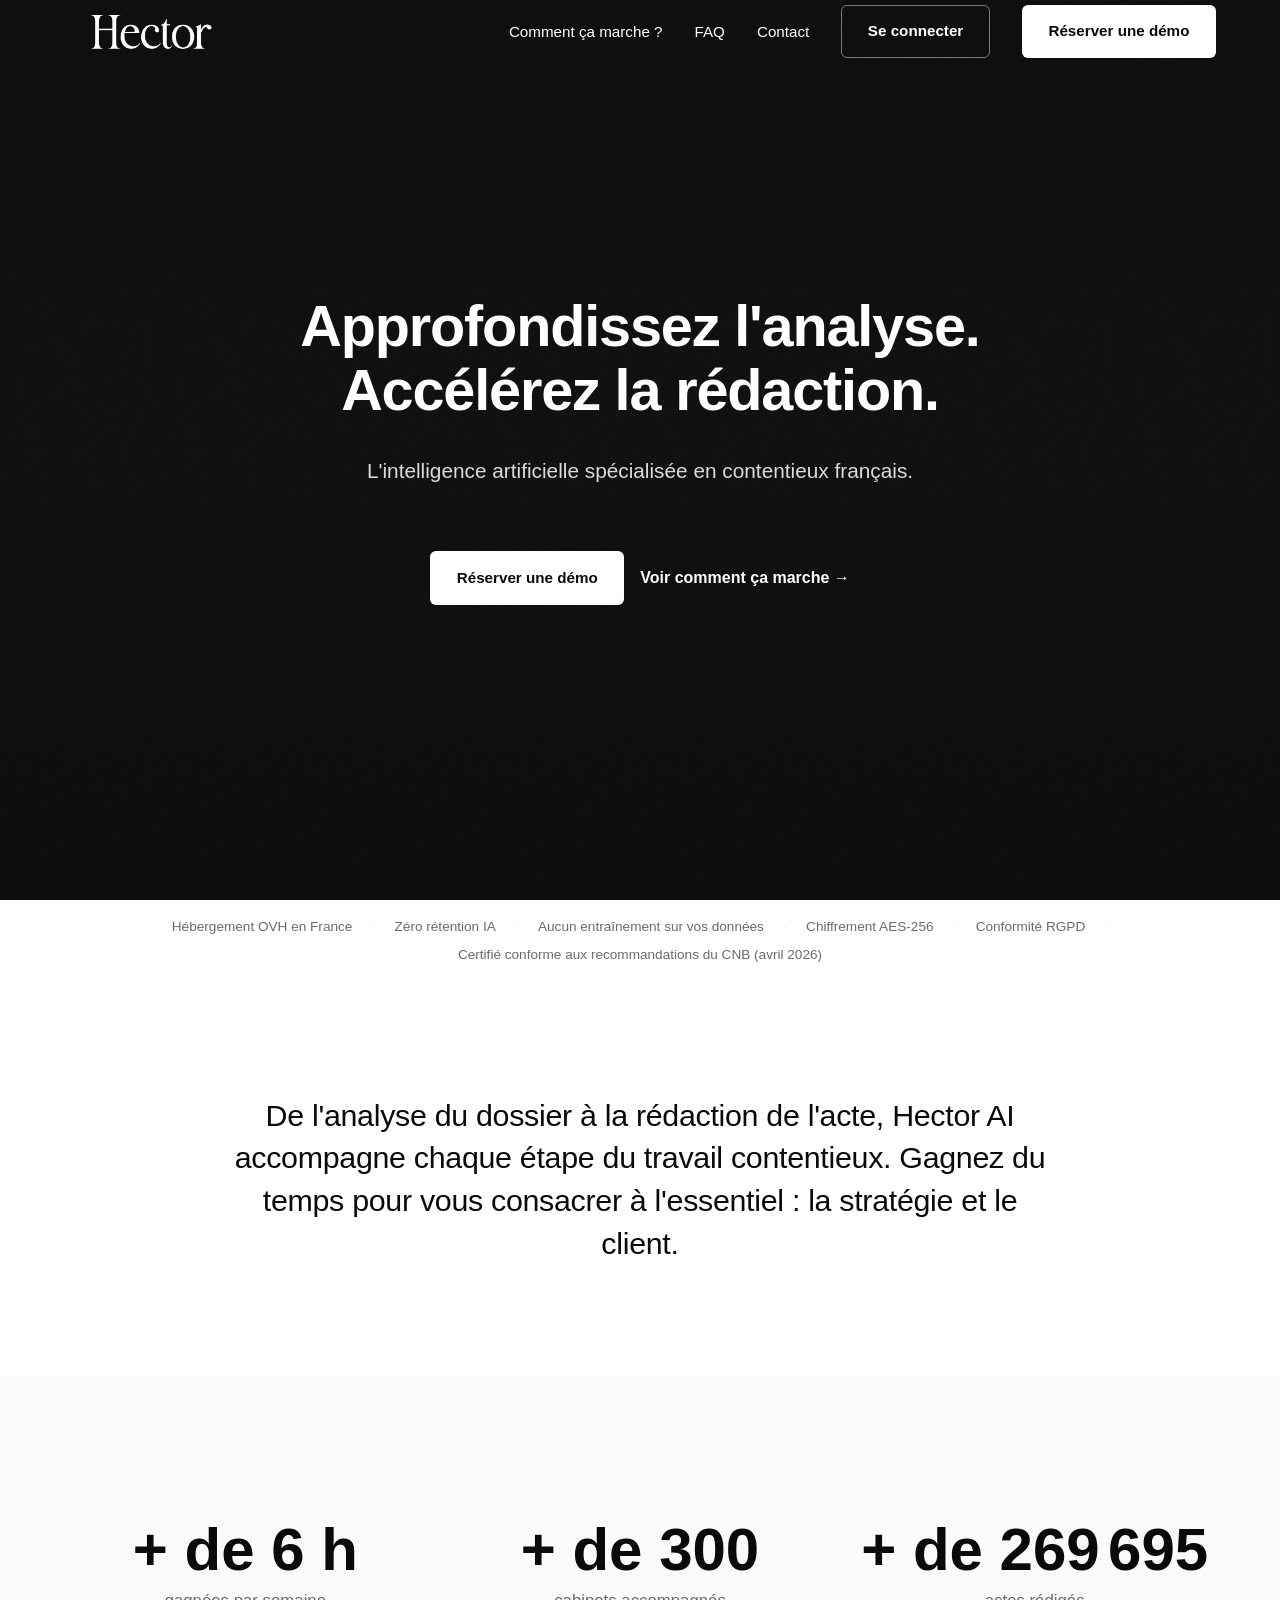
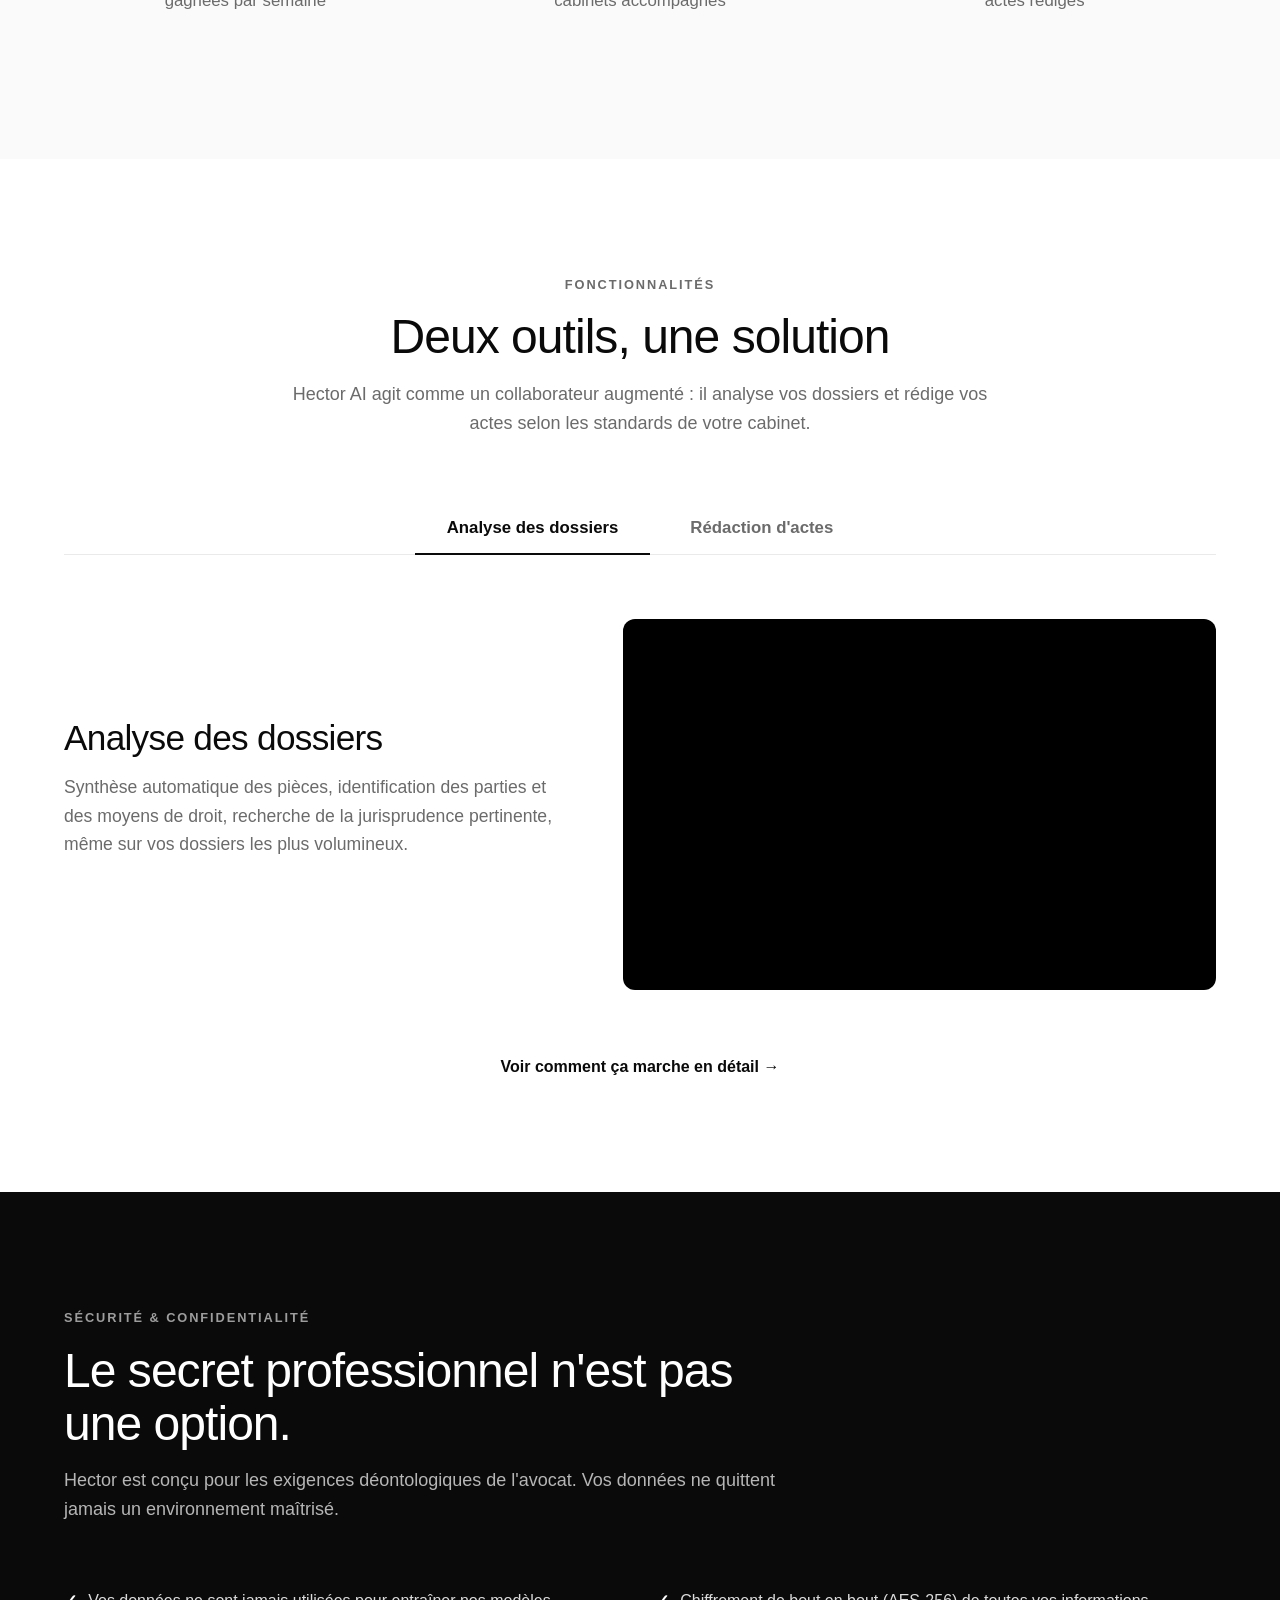
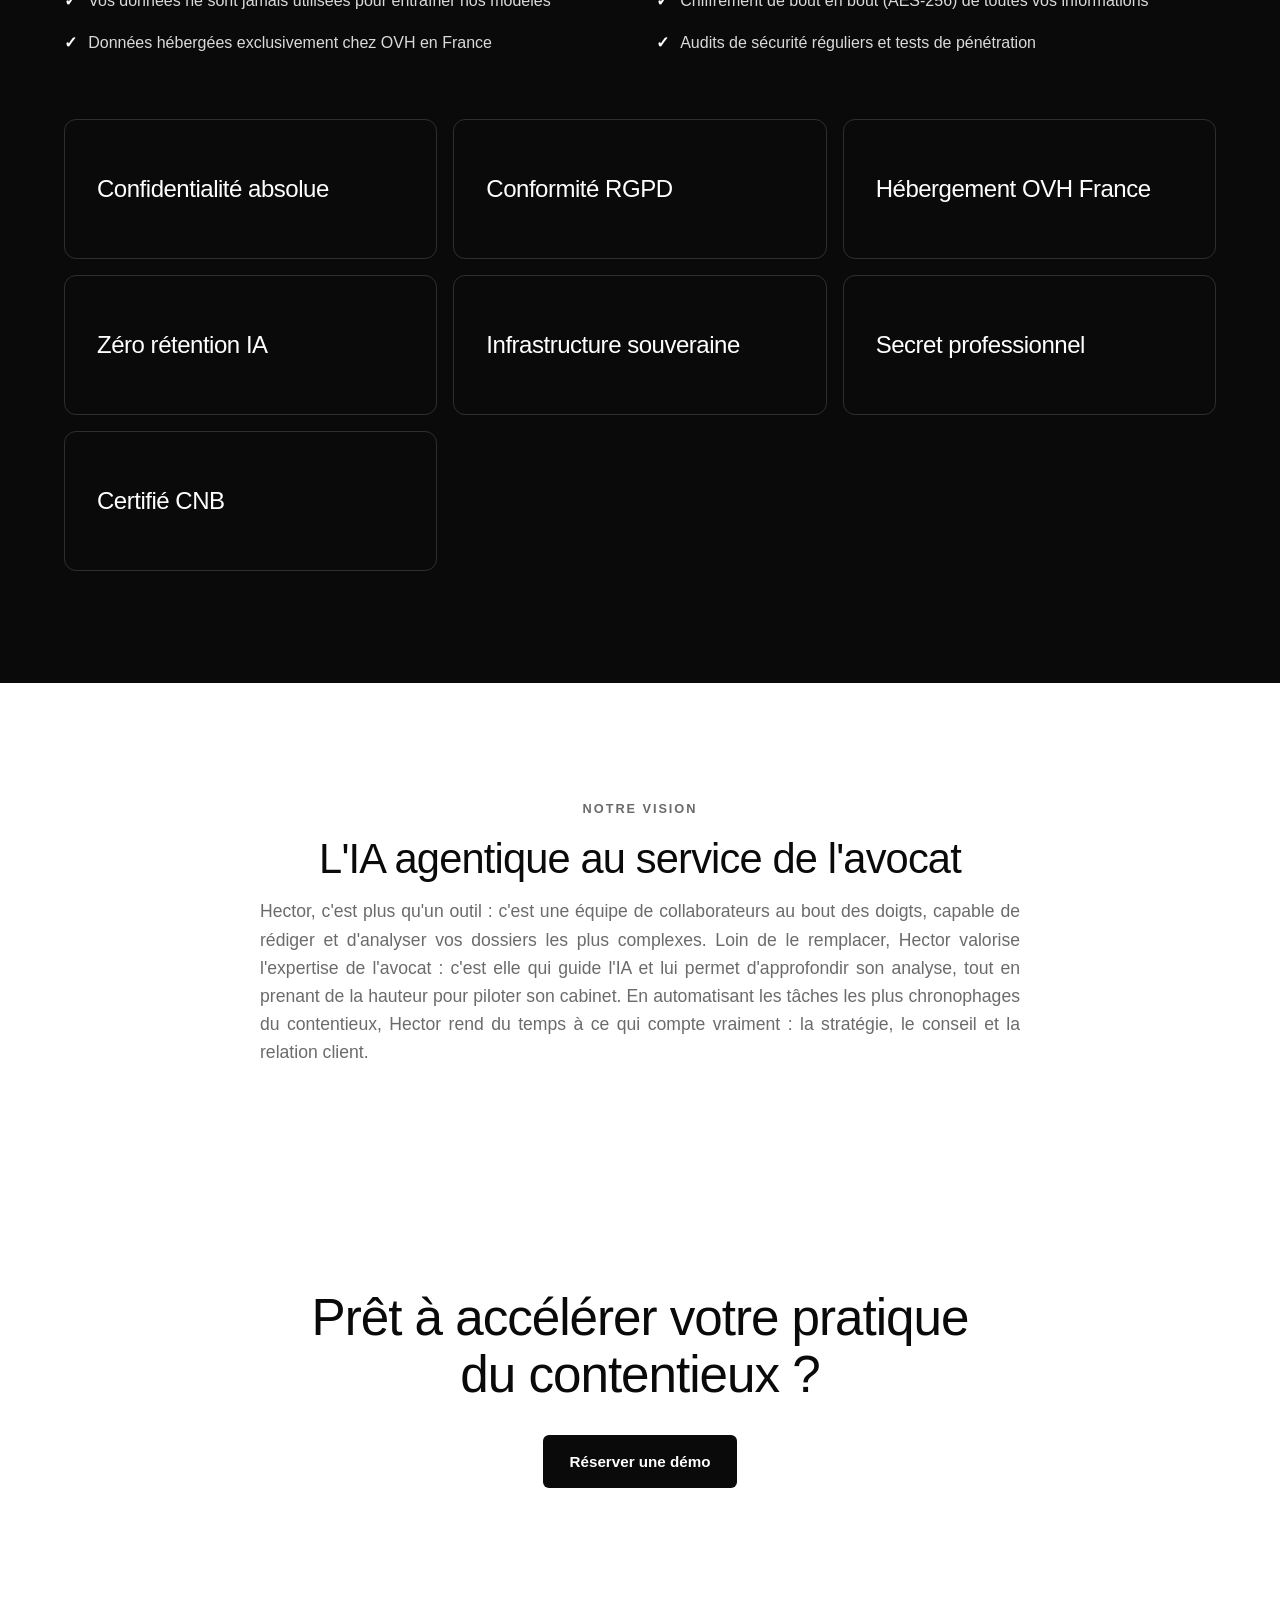
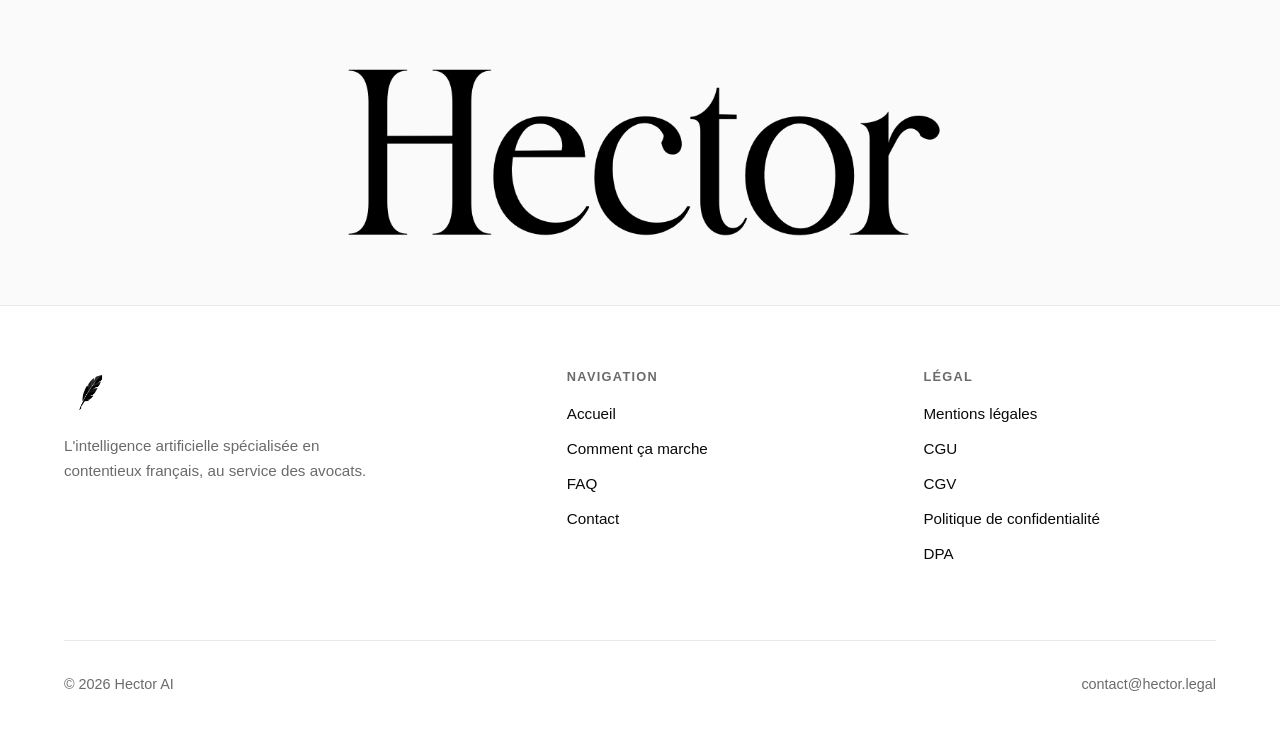
==== commit e0b16327: "Index / Notre vision : reformulation - valoriser l'expertise de l'avocat (pas le remplacer), approfo" ====
--- a/index.html
+++ b/index.html
@@ -280,7 +280,7 @@
             <span class="eyebrow">Notre vision</span>
             <h2>L'IA agentique au service de l'avocat</h2>
             <p>Hector, c'est plus qu'un outil : c'est une équipe de collaborateurs au bout des doigts, capable de rédiger et d'analyser vos dossiers les plus complexes.
-            L'avocat oriente l'IA grâce à son expertise et reprend de la hauteur pour piloter son cabinet.
+            Loin de le remplacer, Hector valorise l'expertise de l'avocat : c'est elle qui guide l'IA et lui permet d'approfondir son analyse, tout en prenant de la hauteur pour piloter son cabinet.
             En automatisant les tâches les plus chronophages du contentieux, Hector rend du temps à ce qui compte vraiment : la stratégie, le conseil et la relation client.</p>
           </div>
         </div>
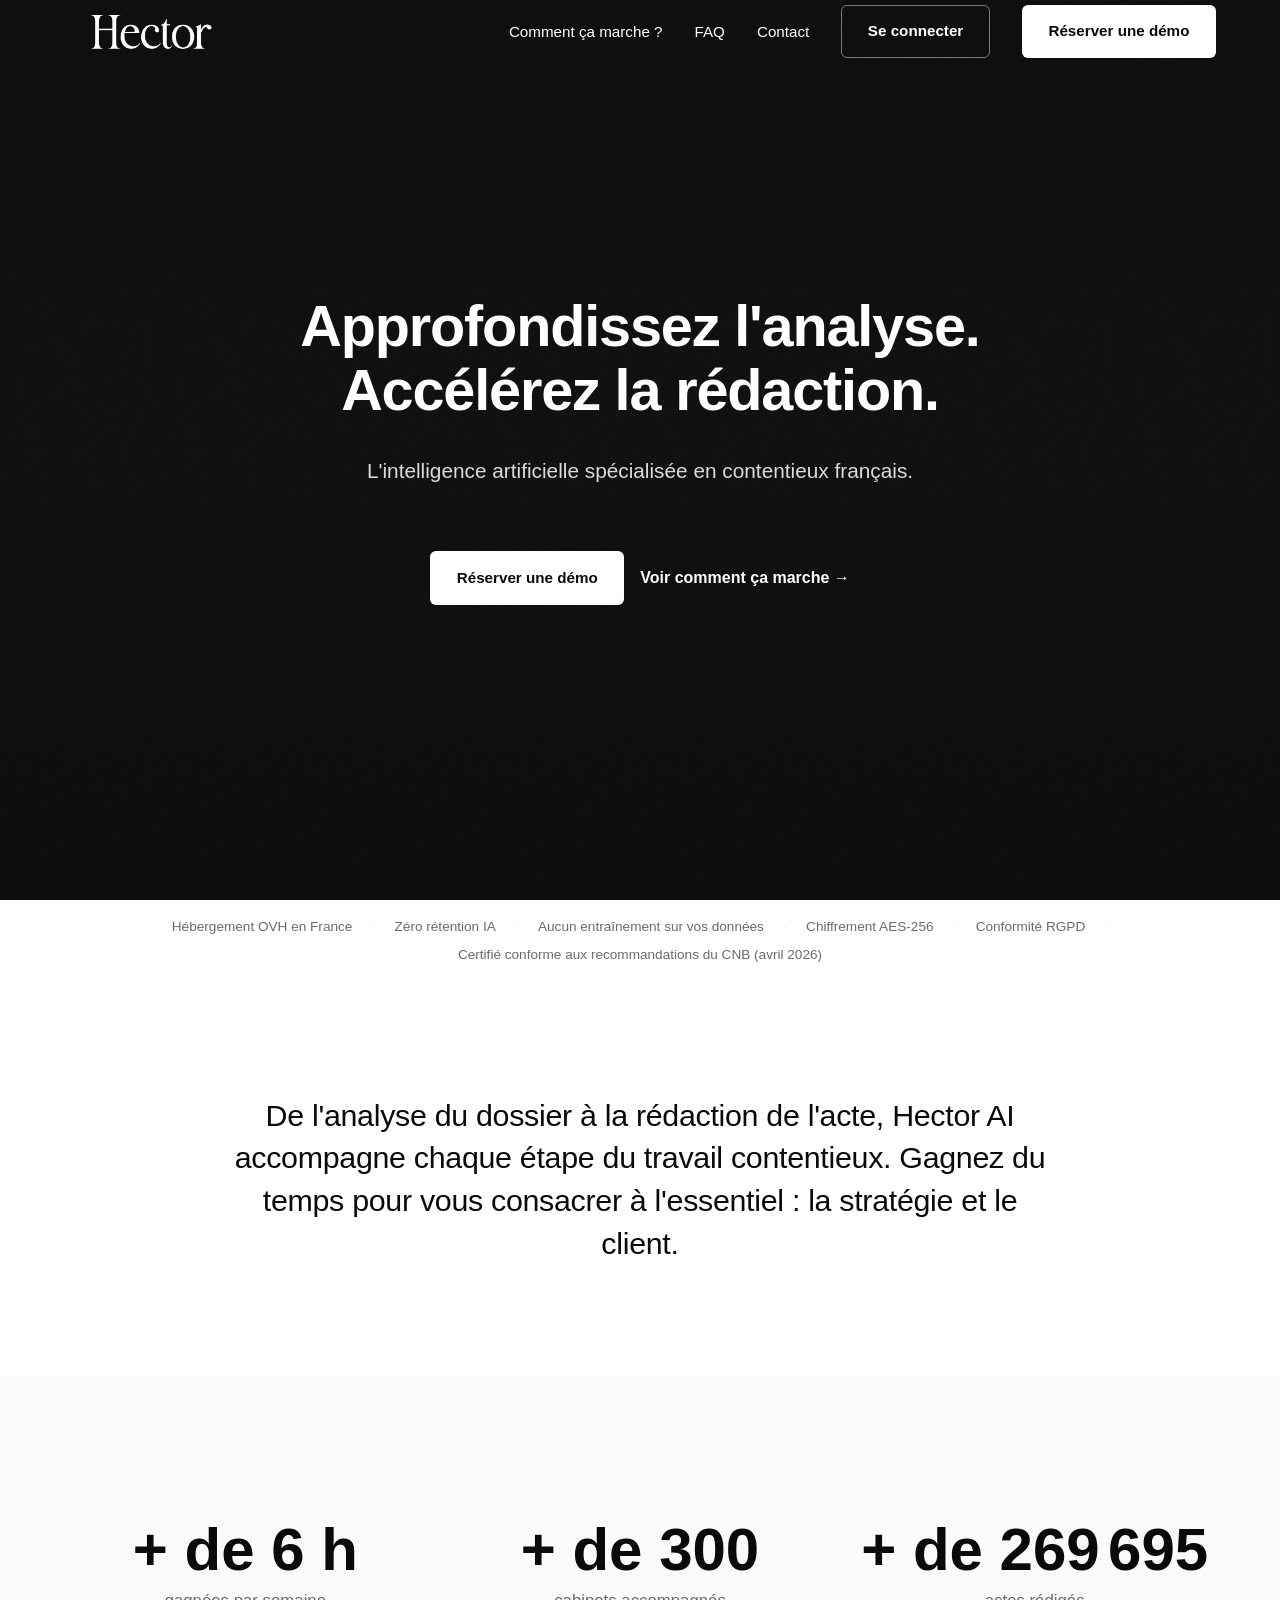
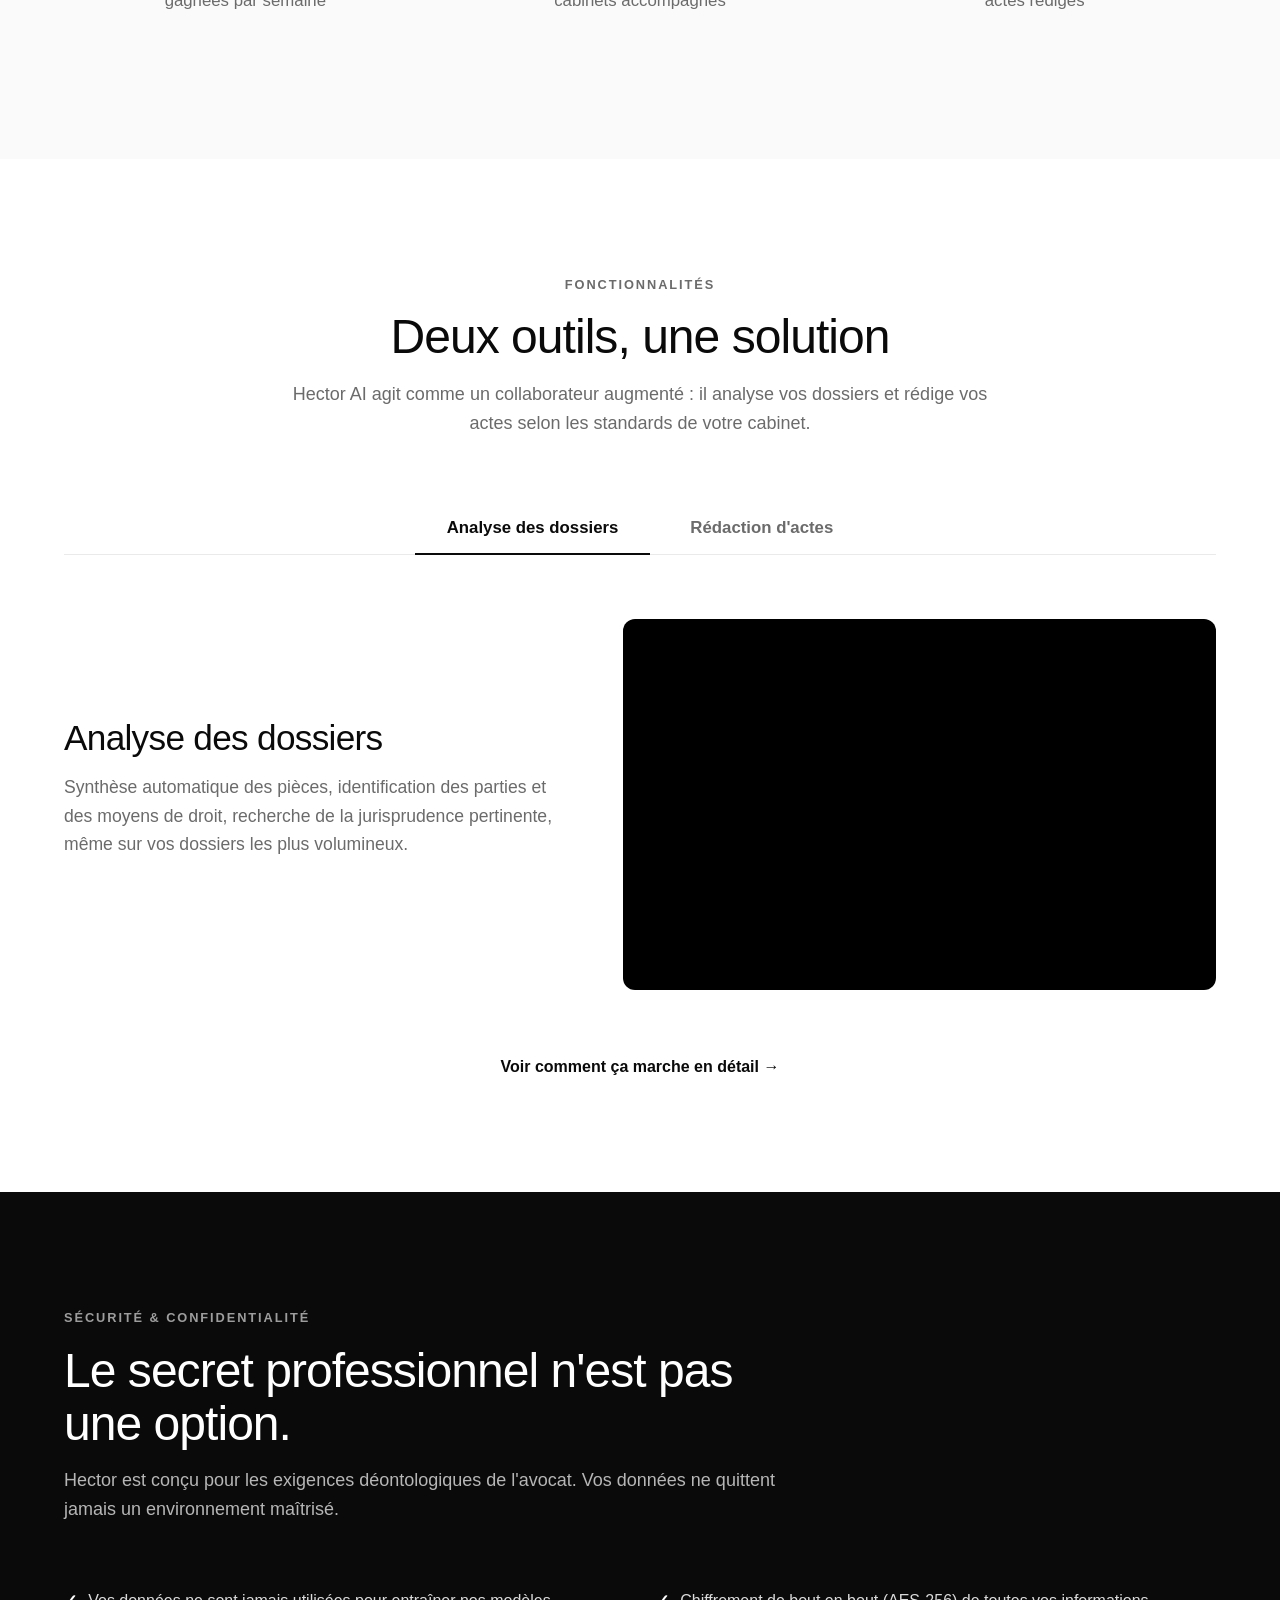
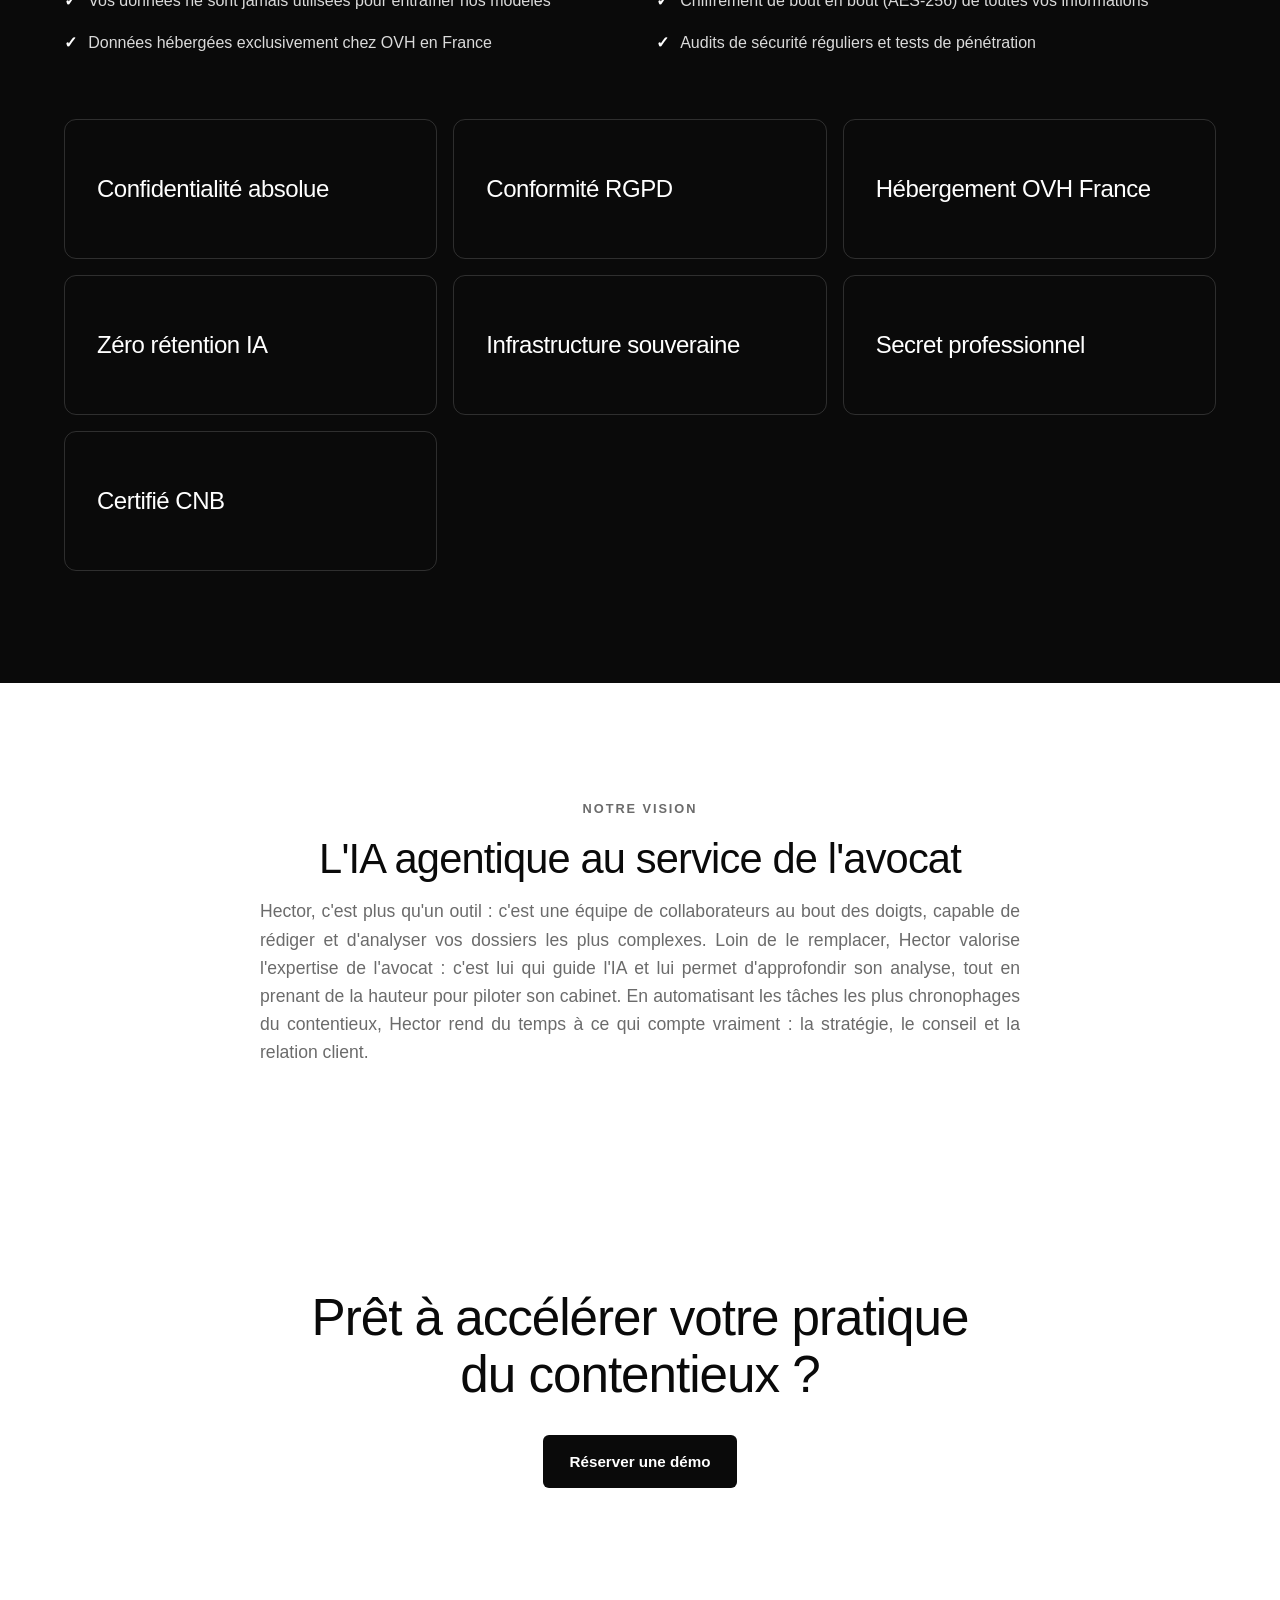
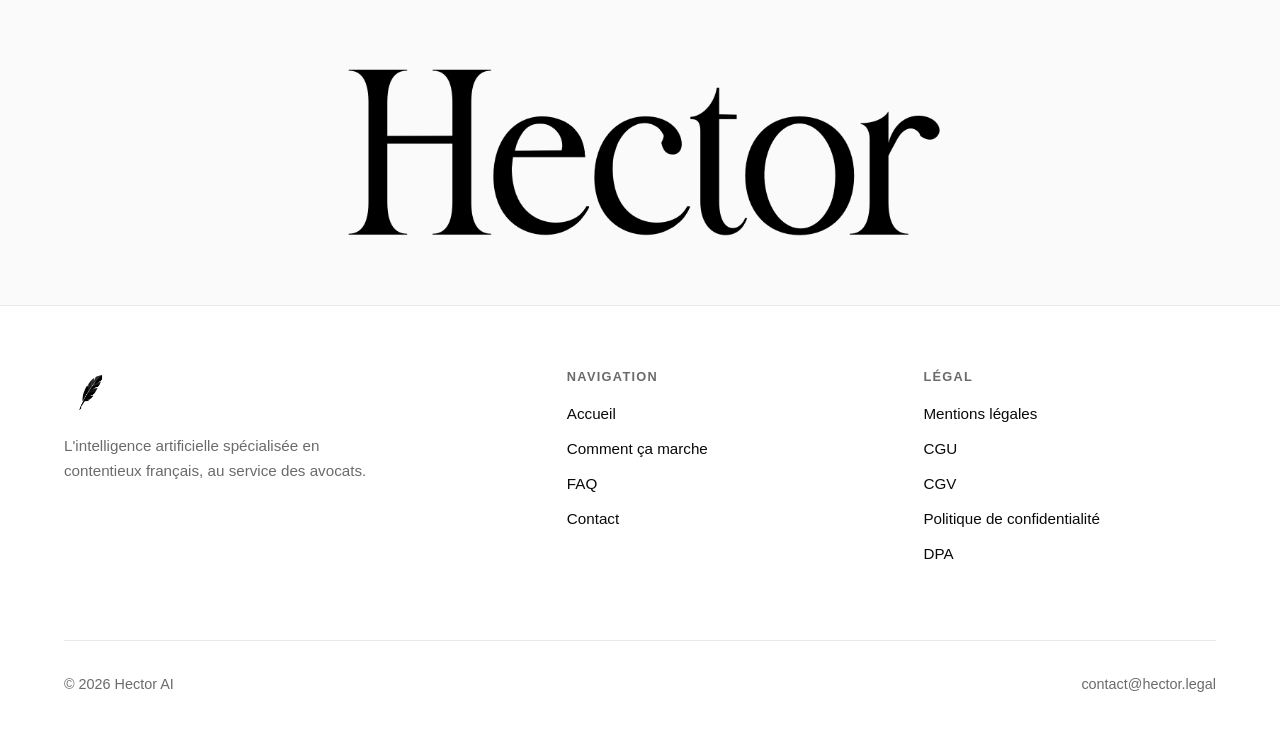
==== commit 593f0d3f: "Update index.html" ====
--- a/index.html
+++ b/index.html
@@ -280,7 +280,7 @@
             <span class="eyebrow">Notre vision</span>
             <h2>L'IA agentique au service de l'avocat</h2>
             <p>Hector, c'est plus qu'un outil : c'est une équipe de collaborateurs au bout des doigts, capable de rédiger et d'analyser vos dossiers les plus complexes.
-            Loin de le remplacer, Hector valorise l'expertise de l'avocat : c'est elle qui guide l'IA et lui permet d'approfondir son analyse, tout en prenant de la hauteur pour piloter son cabinet.
+            Loin de le remplacer, Hector valorise l'expertise de l'avocat : c'est lui qui guide l'IA et lui permet d'approfondir son analyse, tout en prenant de la hauteur pour piloter son cabinet.
             En automatisant les tâches les plus chronophages du contentieux, Hector rend du temps à ce qui compte vraiment : la stratégie, le conseil et la relation client.</p>
           </div>
         </div>
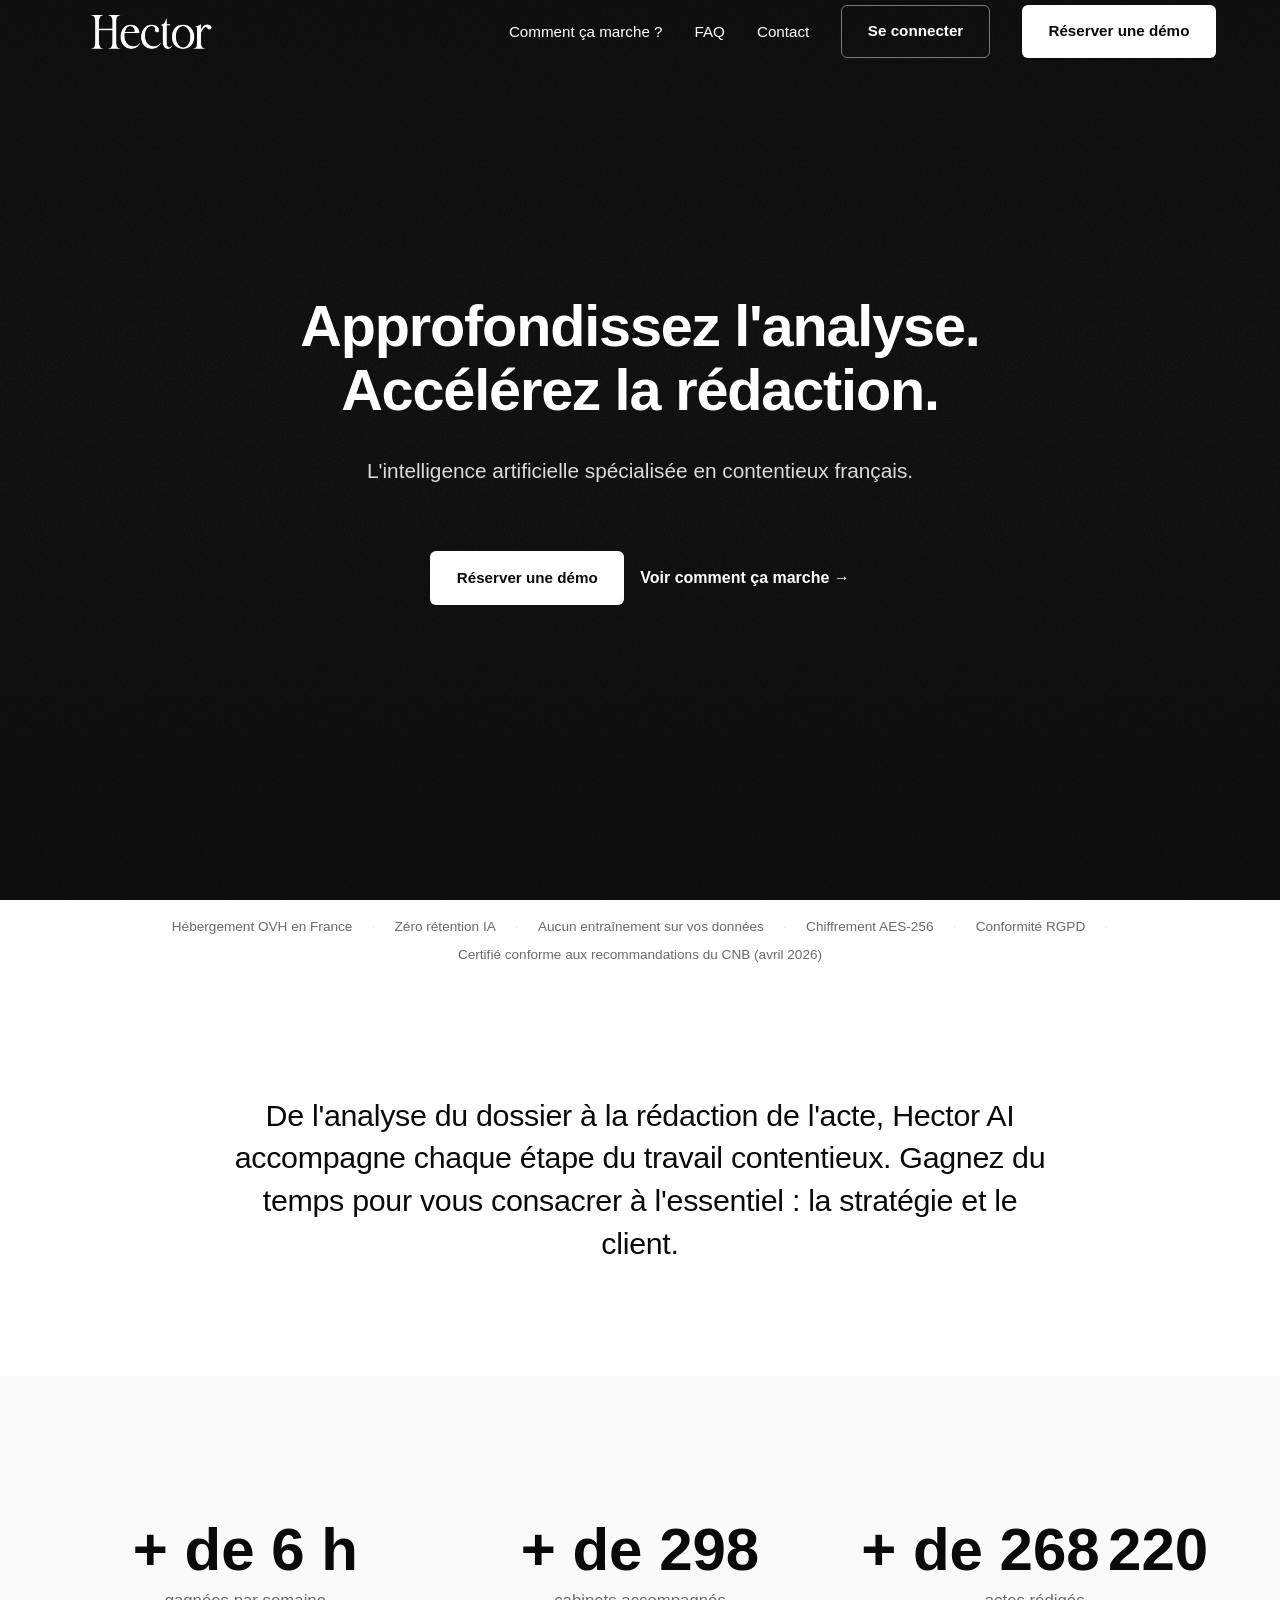
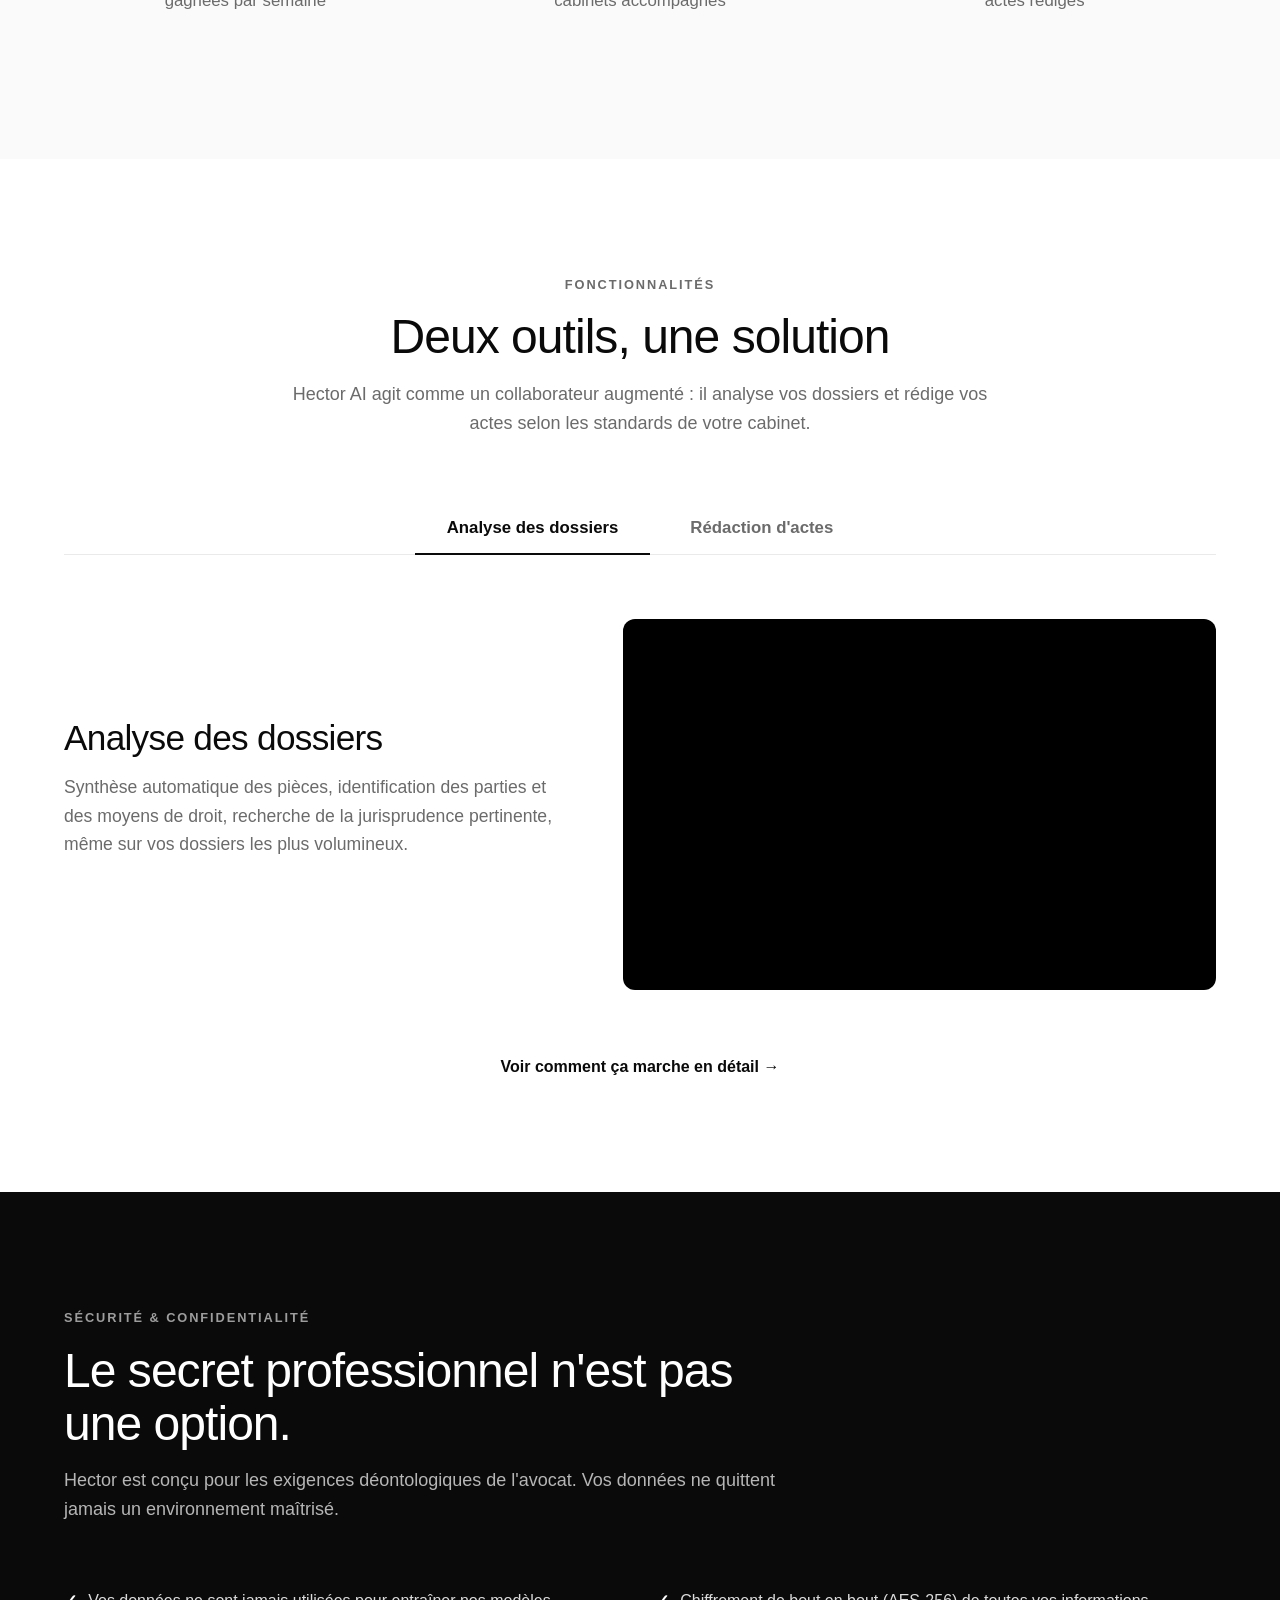
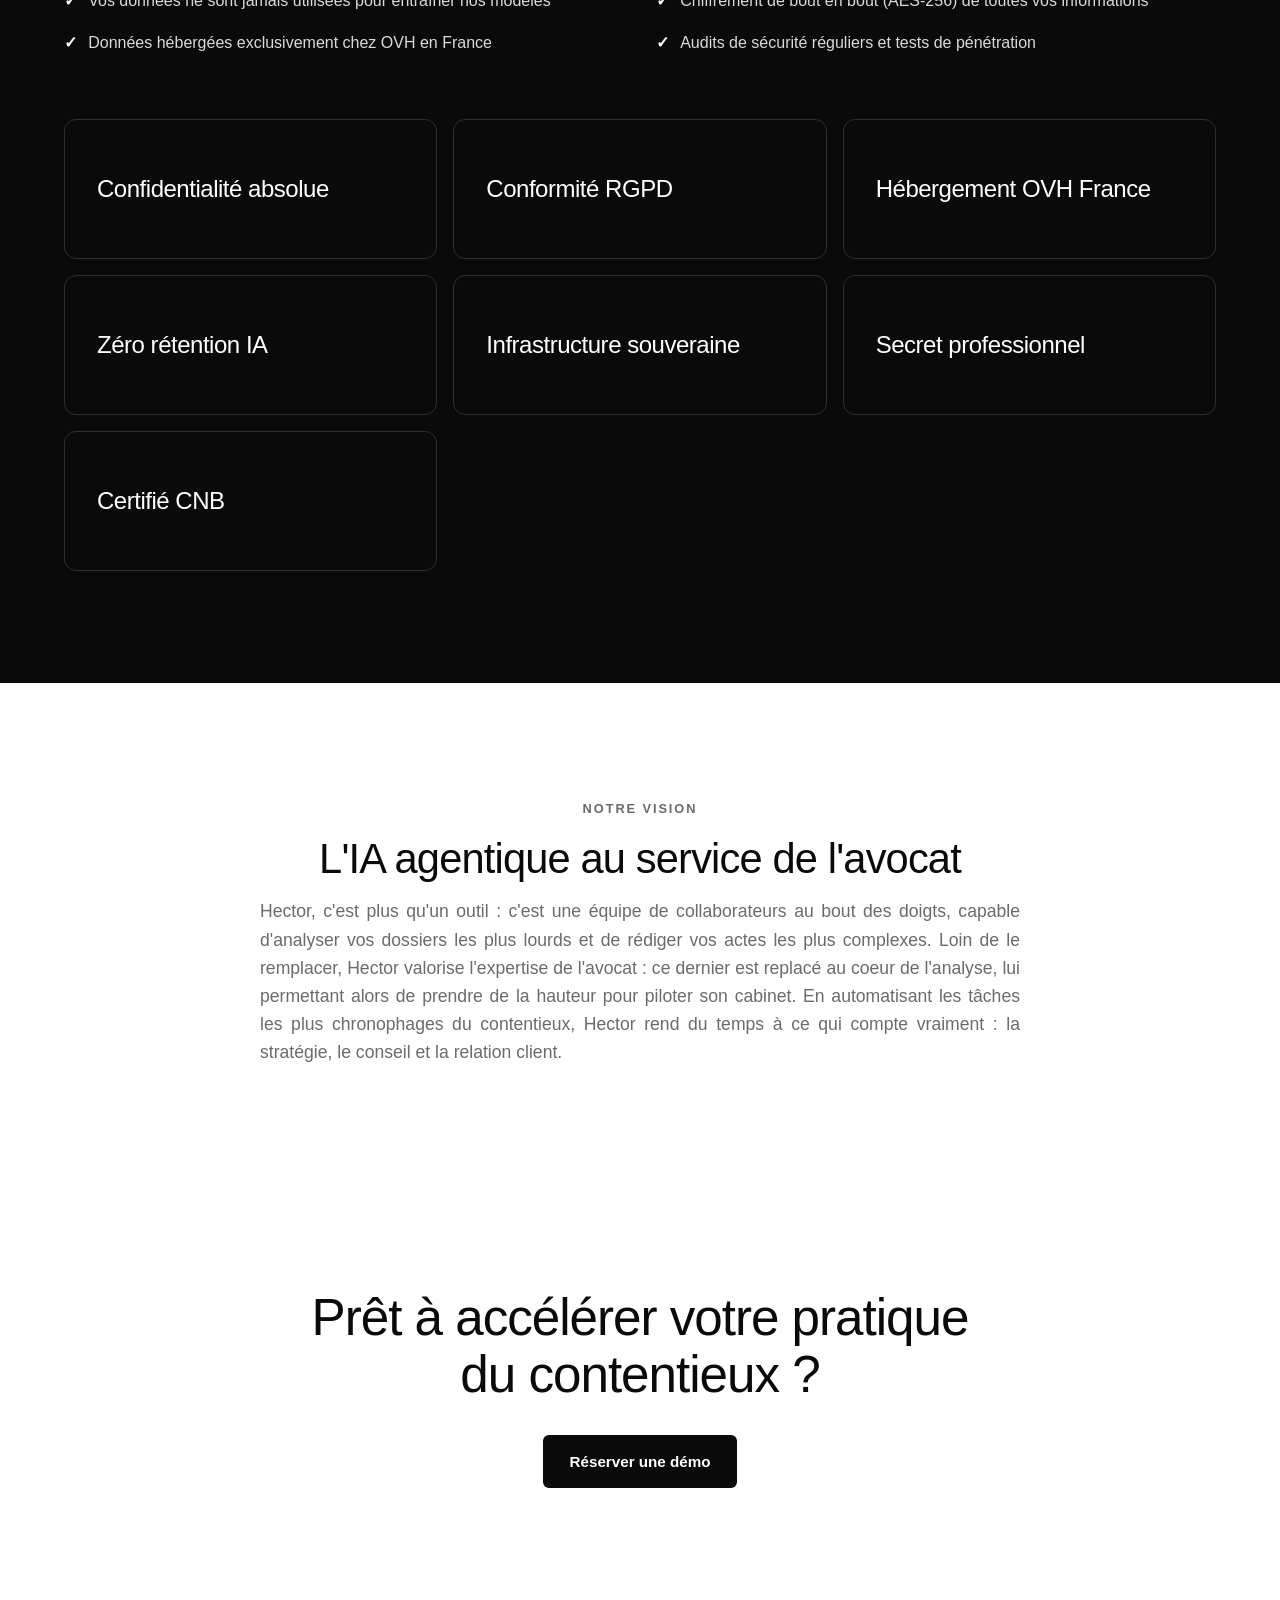
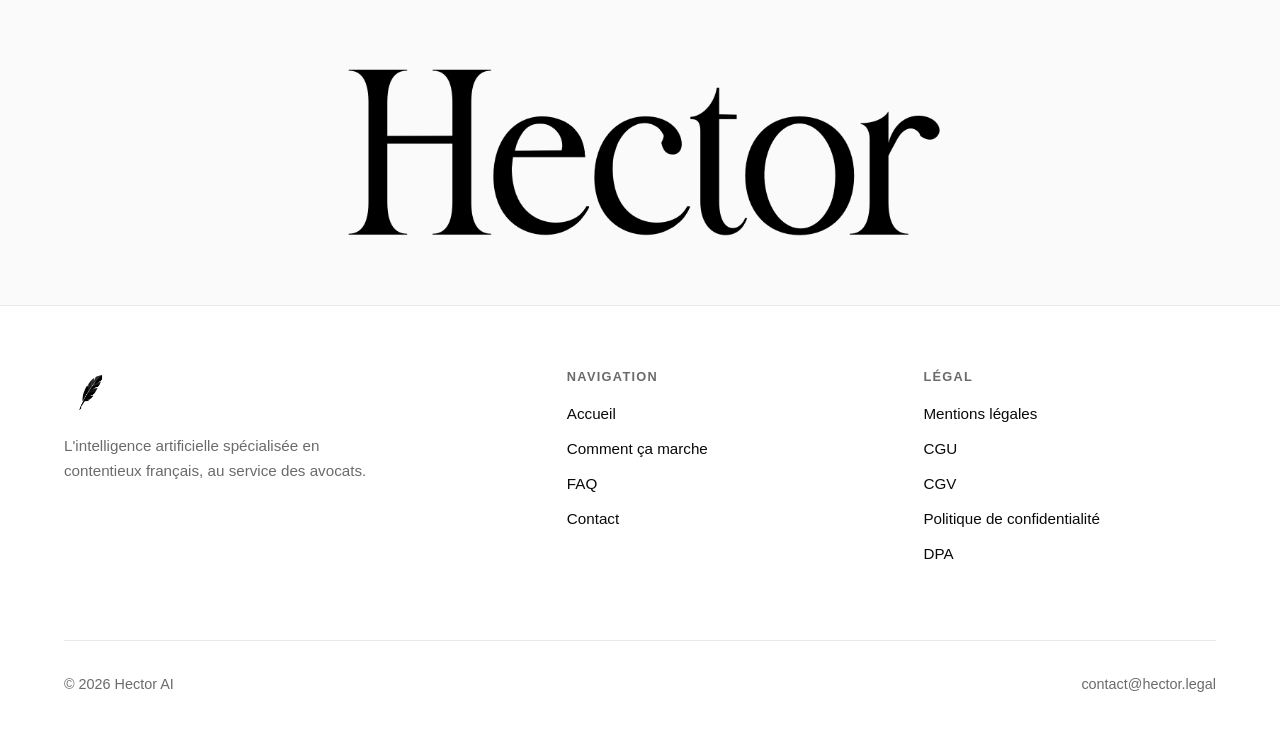
==== commit 26abc8c2: "Update index.html" ====
--- a/index.html
+++ b/index.html
@@ -279,8 +279,8 @@
           <div class="vision-text">
             <span class="eyebrow">Notre vision</span>
             <h2>L'IA agentique au service de l'avocat</h2>
-            <p>Hector, c'est plus qu'un outil : c'est une équipe de collaborateurs au bout des doigts, capable de rédiger et d'analyser vos dossiers les plus complexes.
-            Loin de le remplacer, Hector valorise l'expertise de l'avocat : c'est lui qui guide l'IA et lui permet d'approfondir son analyse, tout en prenant de la hauteur pour piloter son cabinet.
+            <p>Hector, c'est plus qu'un outil : c'est une équipe de collaborateurs au bout des doigts, capable d'analyser vos dossiers les plus lourds et de rédiger vos actes les plus complexes.
+            Loin de le remplacer, Hector valorise l'expertise de l'avocat : ce dernier est replacé au coeur de l'analyse, lui permettant alors de prendre de la hauteur pour piloter son cabinet.
             En automatisant les tâches les plus chronophages du contentieux, Hector rend du temps à ce qui compte vraiment : la stratégie, le conseil et la relation client.</p>
           </div>
         </div>
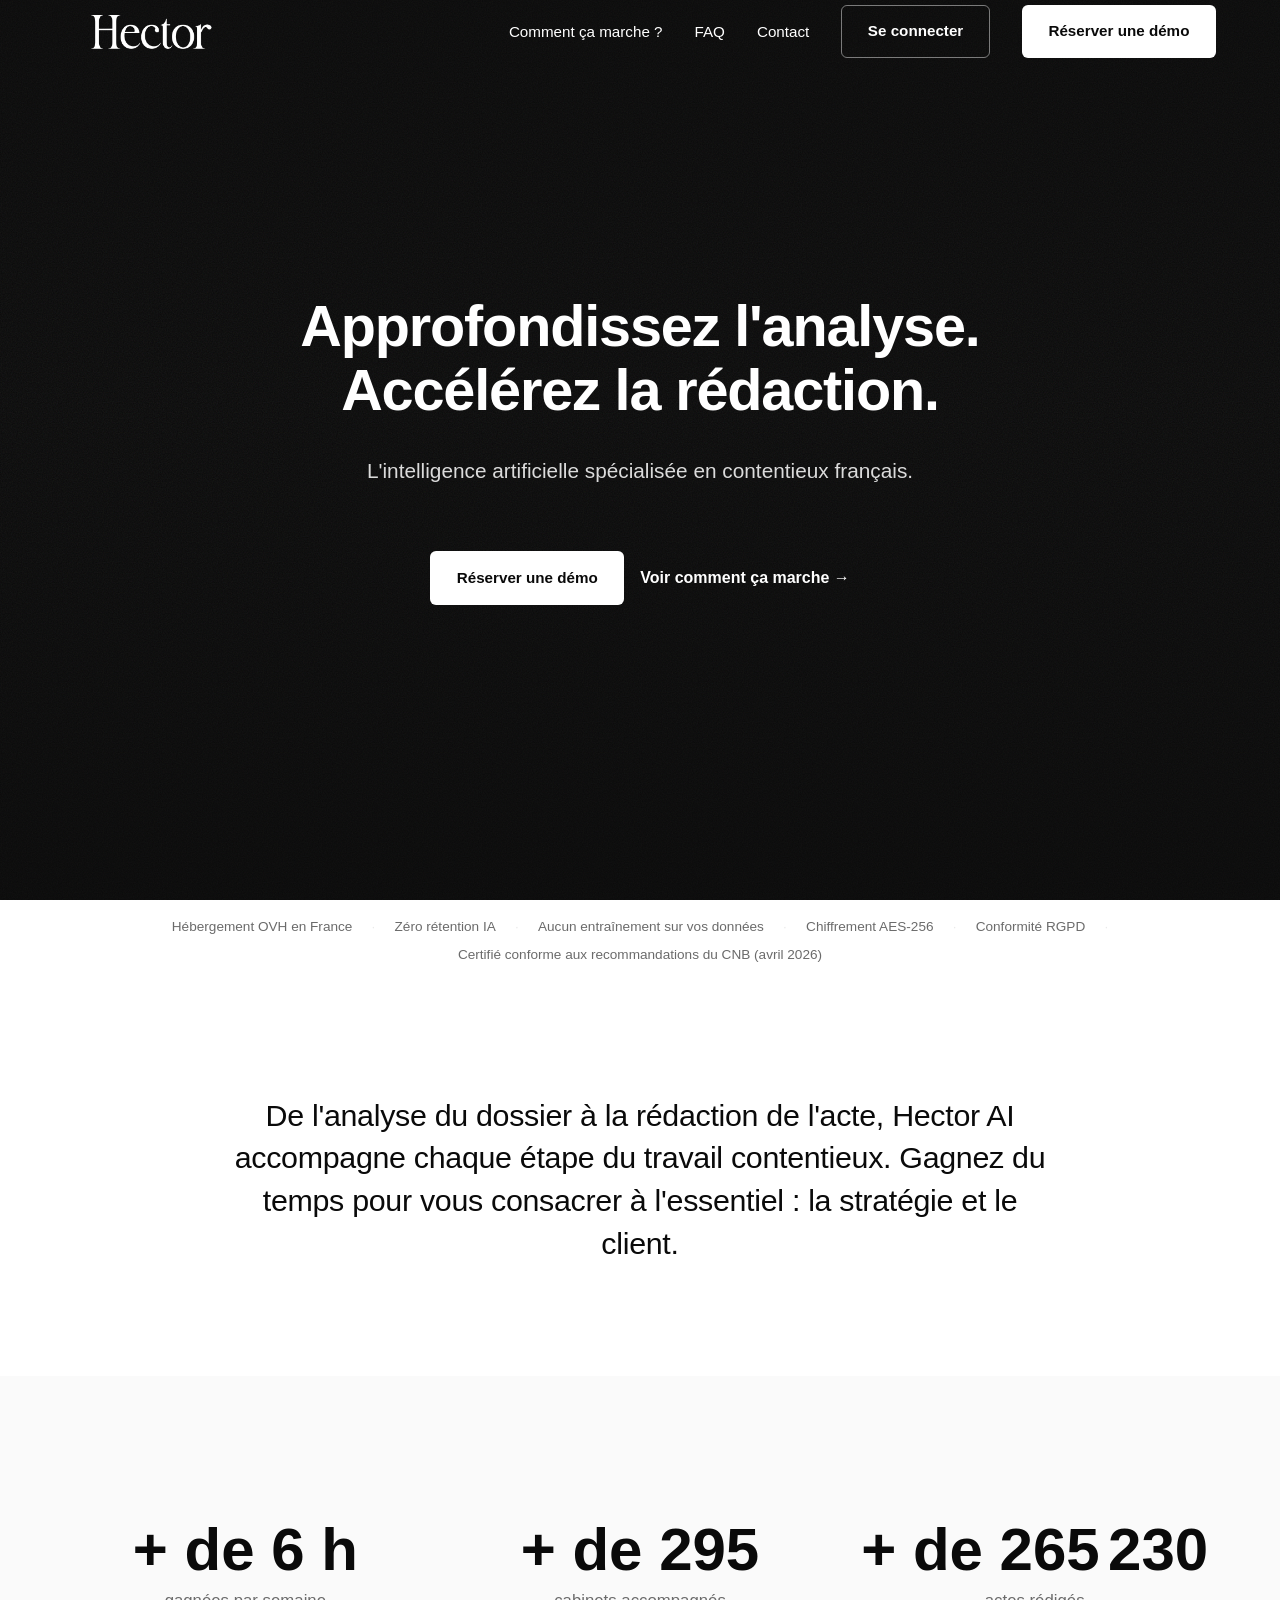
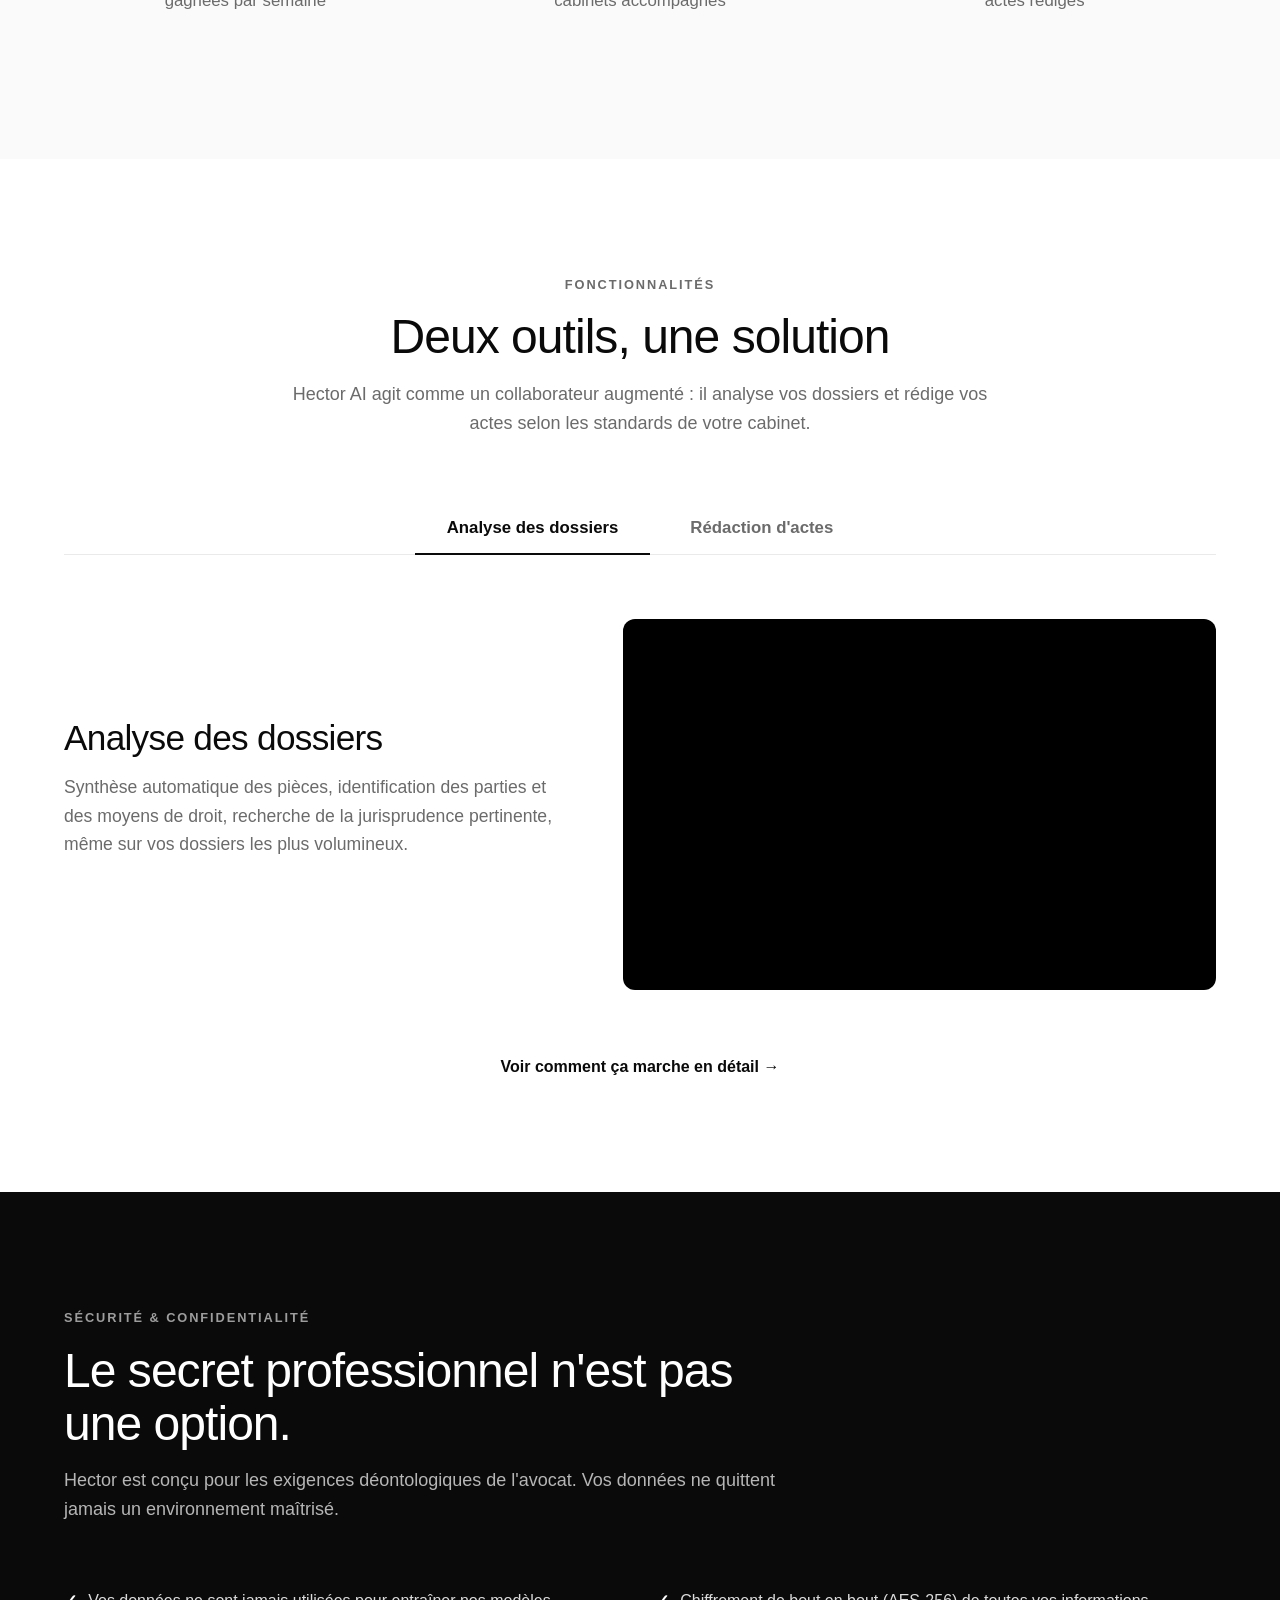
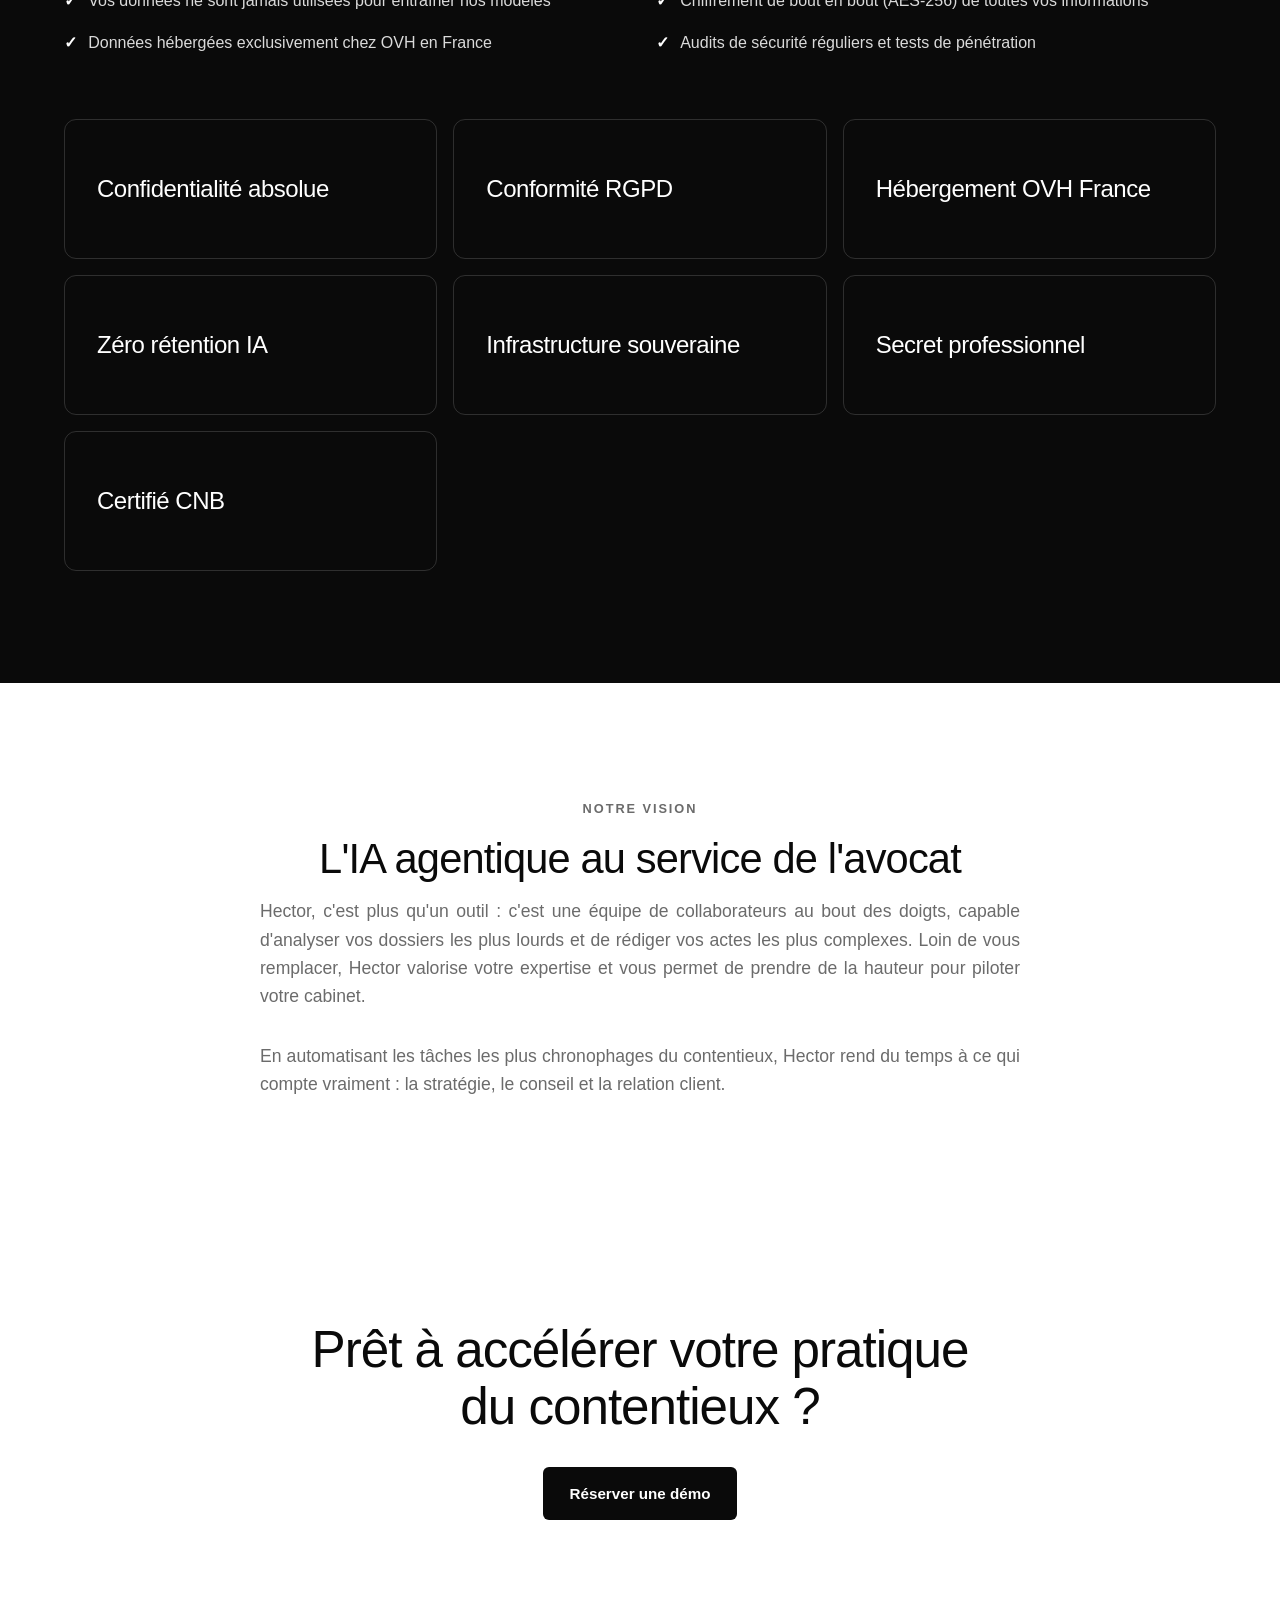
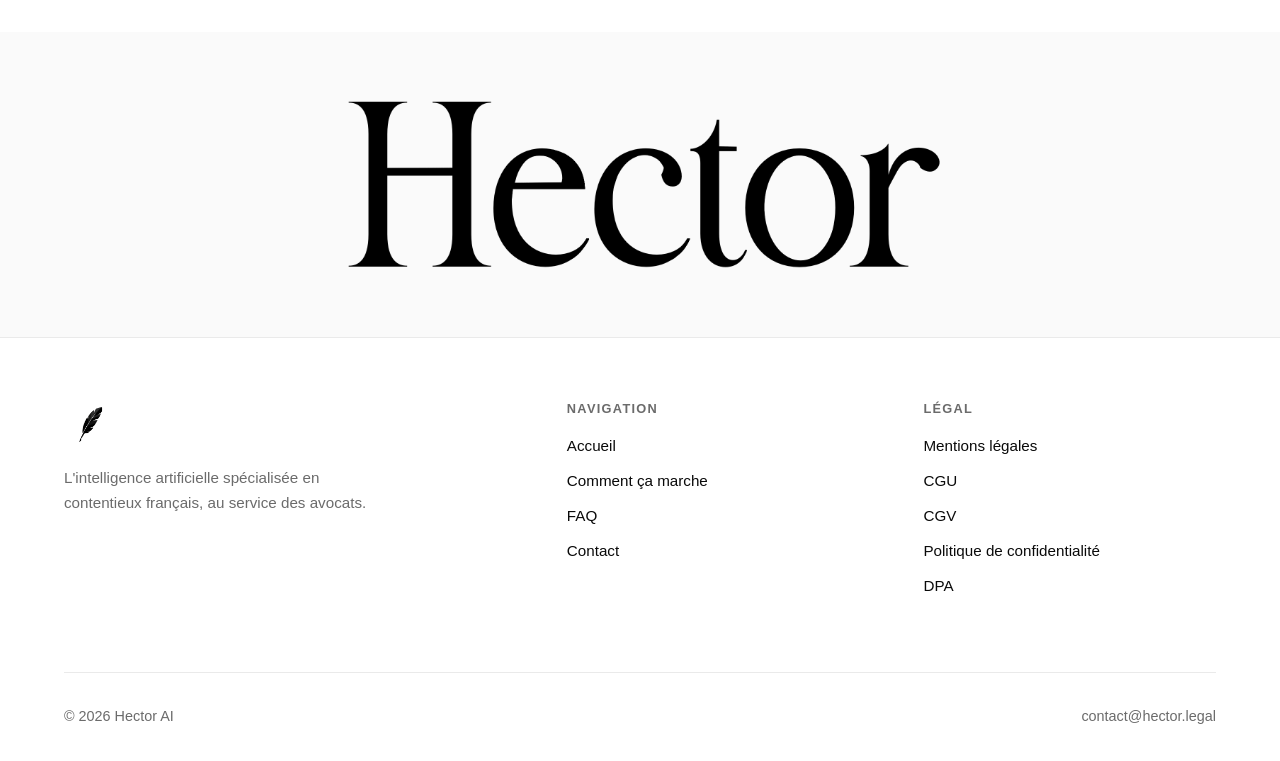
==== commit 6f0a8a6e: "Update index.html" ====
--- a/index.html
+++ b/index.html
@@ -280,8 +280,8 @@
             <span class="eyebrow">Notre vision</span>
             <h2>L'IA agentique au service de l'avocat</h2>
             <p>Hector, c'est plus qu'un outil : c'est une équipe de collaborateurs au bout des doigts, capable d'analyser vos dossiers les plus lourds et de rédiger vos actes les plus complexes.
-            Loin de le remplacer, Hector valorise l'expertise de l'avocat : ce dernier est replacé au coeur de l'analyse, lui permettant alors de prendre de la hauteur pour piloter son cabinet.
-            En automatisant les tâches les plus chronophages du contentieux, Hector rend du temps à ce qui compte vraiment : la stratégie, le conseil et la relation client.</p>
+            Loin de vous remplacer, Hector valorise votre expertise et vous permet  de prendre de la hauteur pour piloter votre cabinet.</p>
+           <p> En automatisant les tâches les plus chronophages du contentieux, Hector rend du temps à ce qui compte vraiment : la stratégie, le conseil et la relation client.</p>
           </div>
         </div>
       </div>
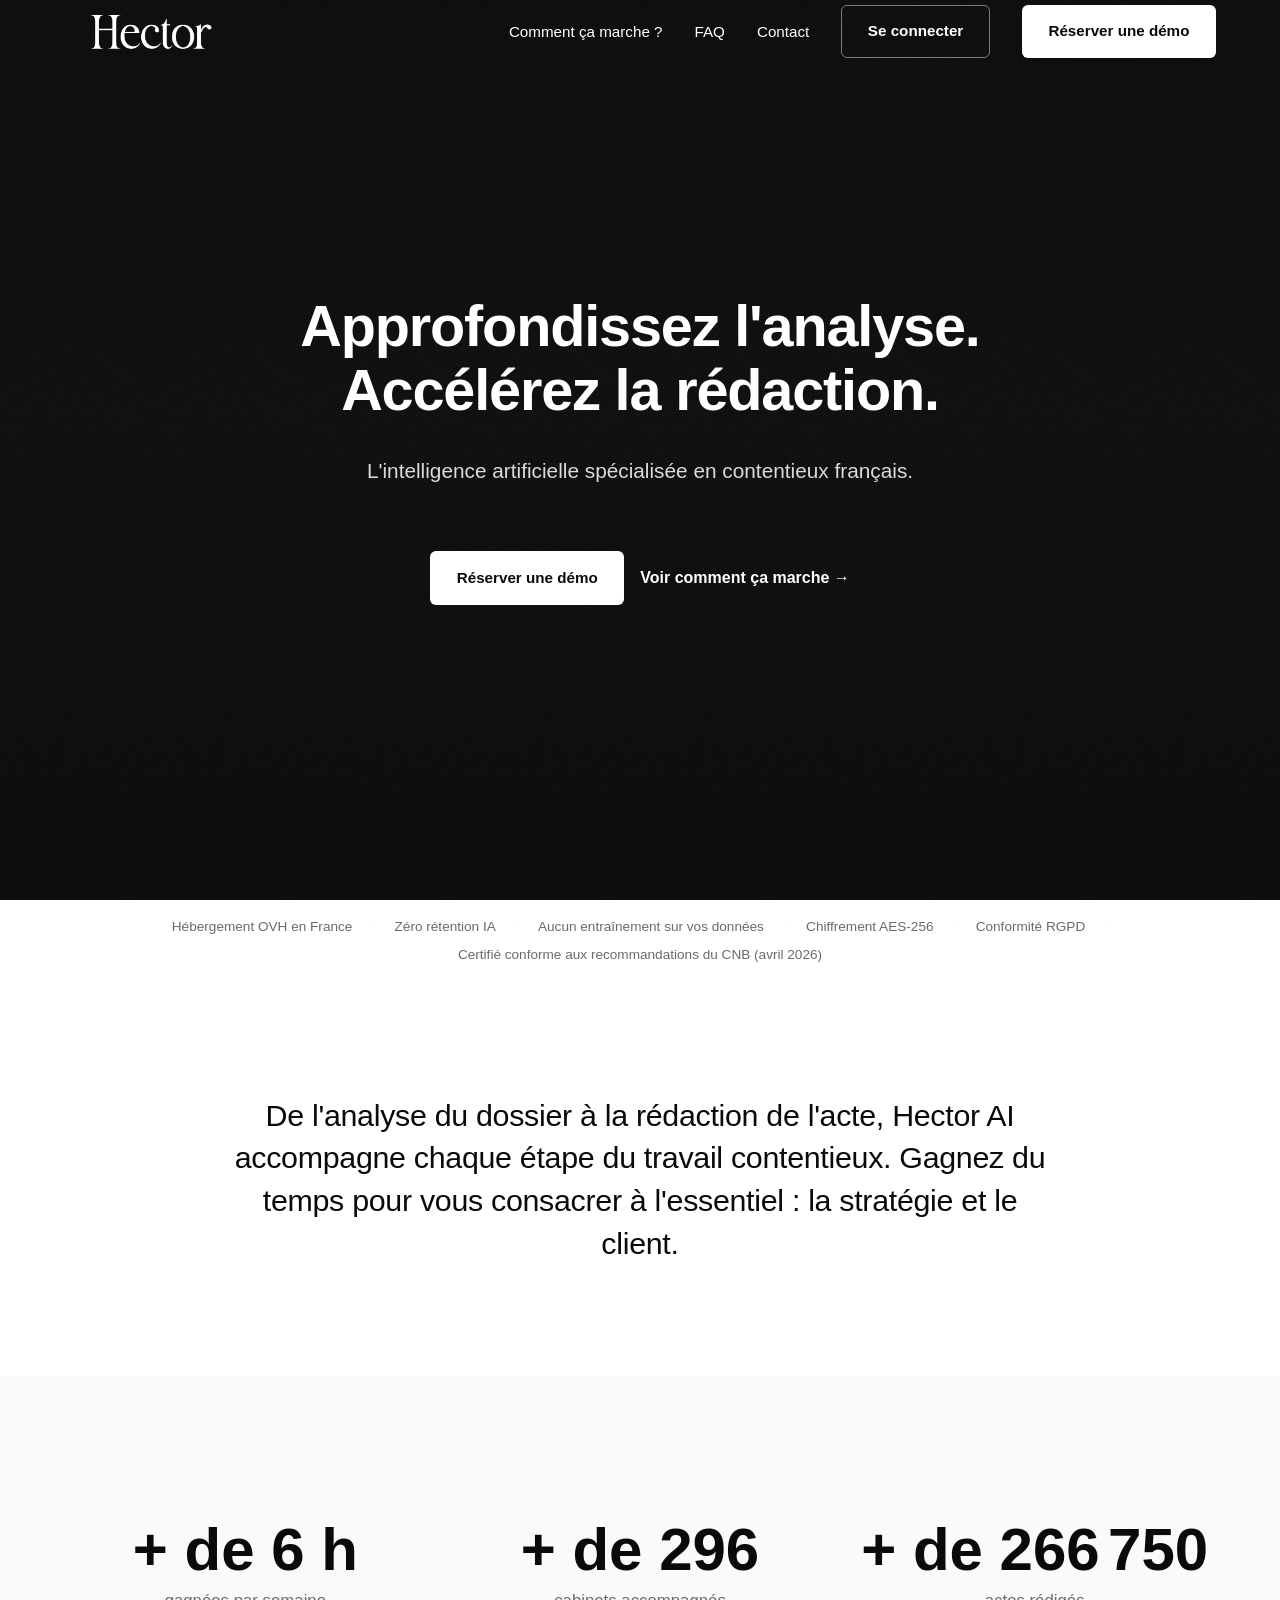
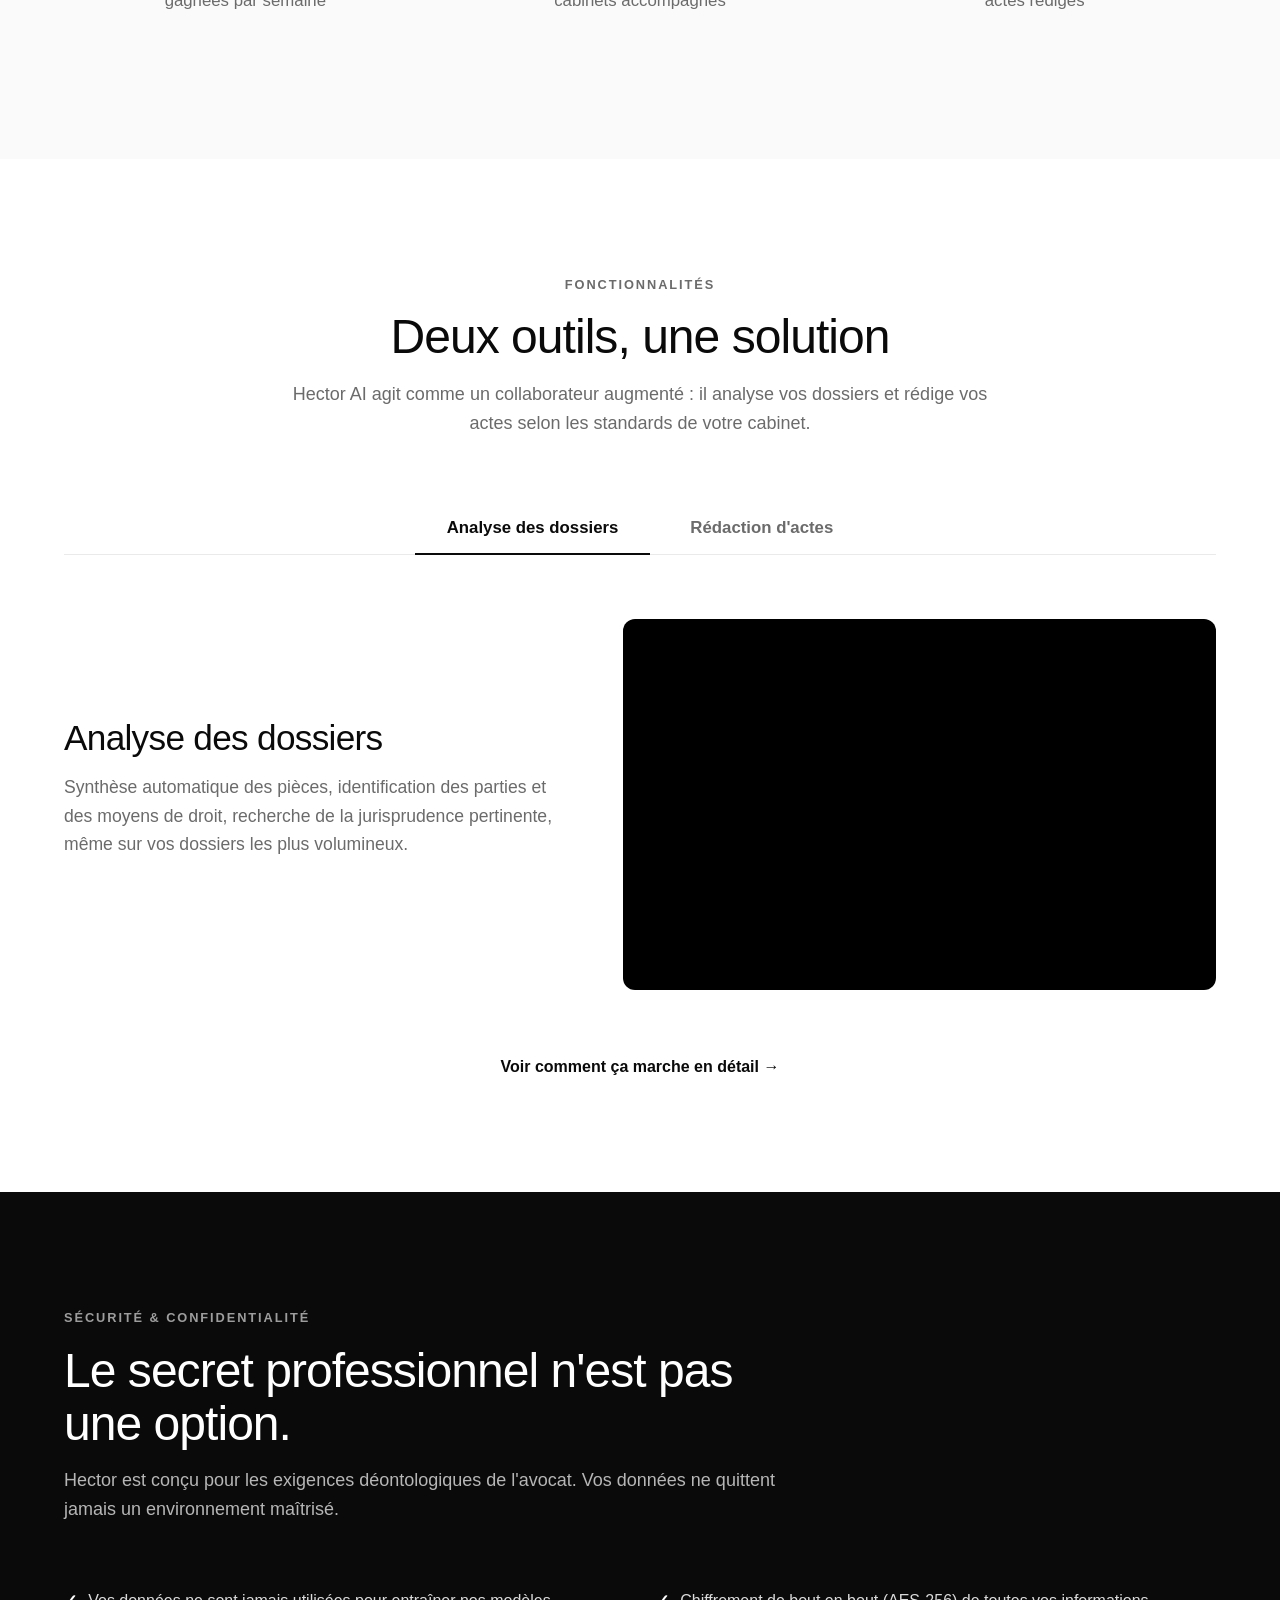
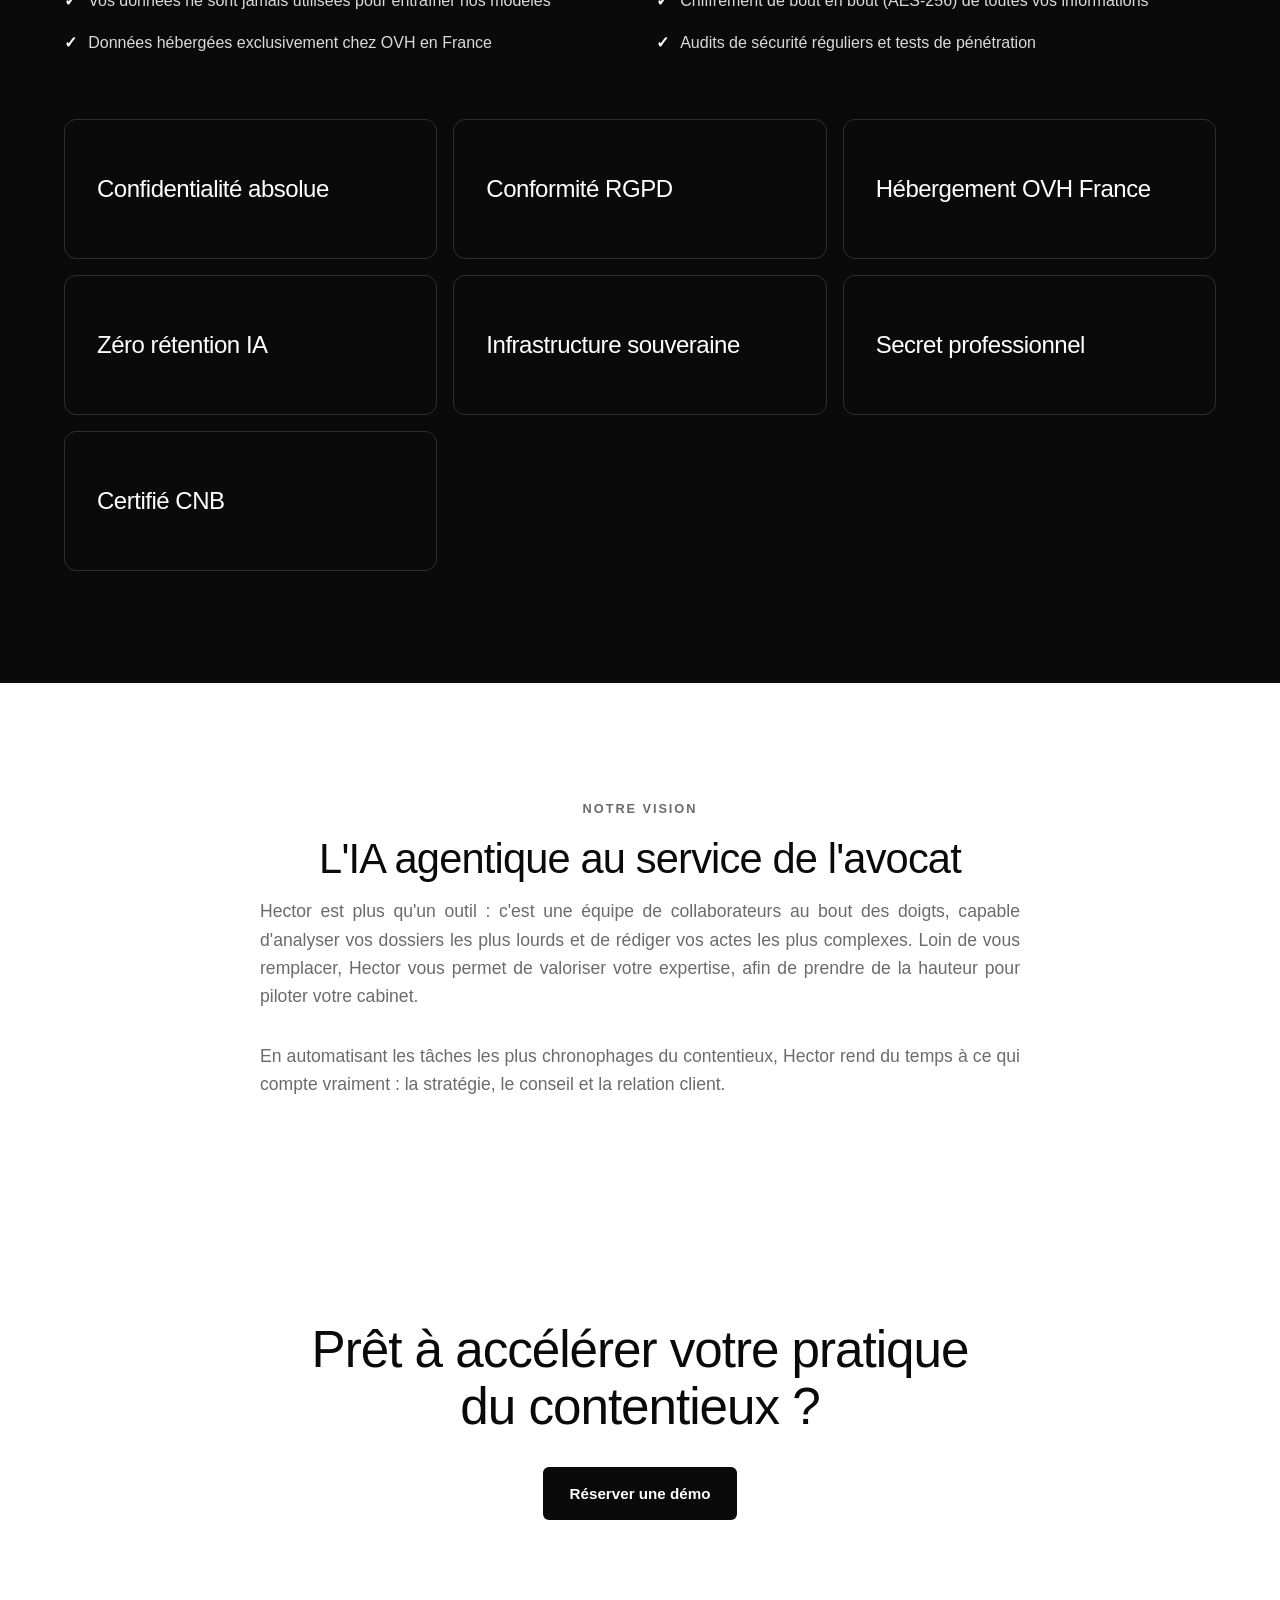
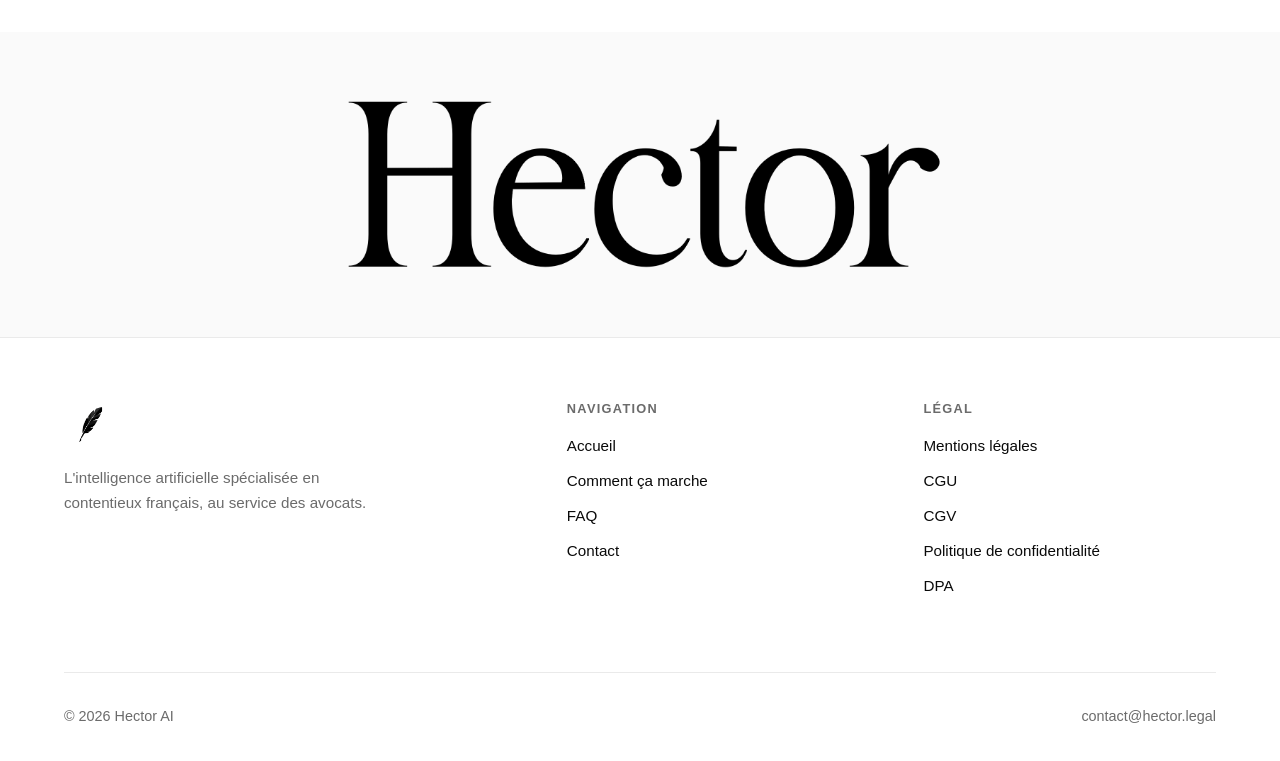
==== commit 537ac807: "Update index.html" ====
--- a/index.html
+++ b/index.html
@@ -279,8 +279,8 @@
           <div class="vision-text">
             <span class="eyebrow">Notre vision</span>
             <h2>L'IA agentique au service de l'avocat</h2>
-            <p>Hector, c'est plus qu'un outil : c'est une équipe de collaborateurs au bout des doigts, capable d'analyser vos dossiers les plus lourds et de rédiger vos actes les plus complexes.
-            Loin de vous remplacer, Hector valorise votre expertise et vous permet  de prendre de la hauteur pour piloter votre cabinet.</p>
+            <p>Hector est plus qu'un outil : c'est une équipe de collaborateurs au bout des doigts, capable d'analyser vos dossiers les plus lourds et de rédiger vos actes les plus complexes.
+            Loin de vous remplacer, Hector vous permet de valoriser votre expertise, afin de prendre de la hauteur pour piloter votre cabinet.</p>
            <p> En automatisant les tâches les plus chronophages du contentieux, Hector rend du temps à ce qui compte vraiment : la stratégie, le conseil et la relation client.</p>
           </div>
         </div>
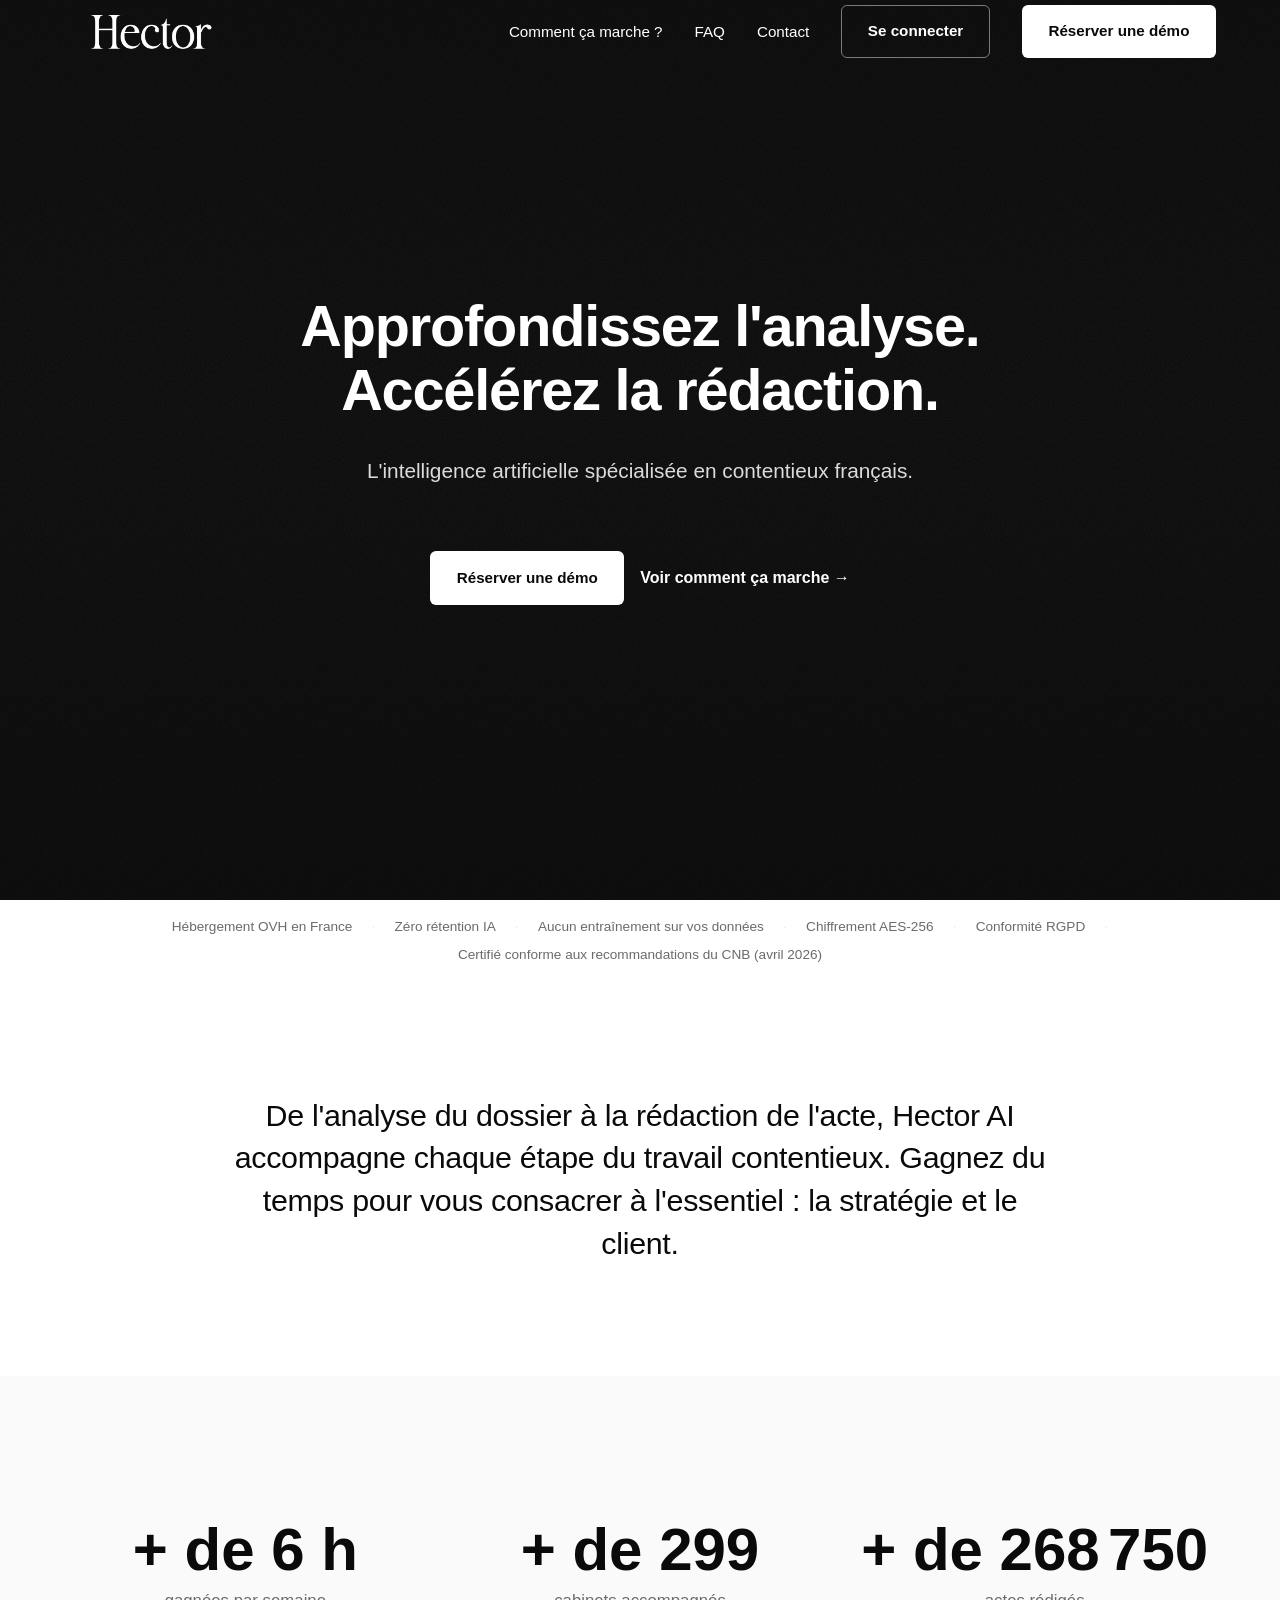
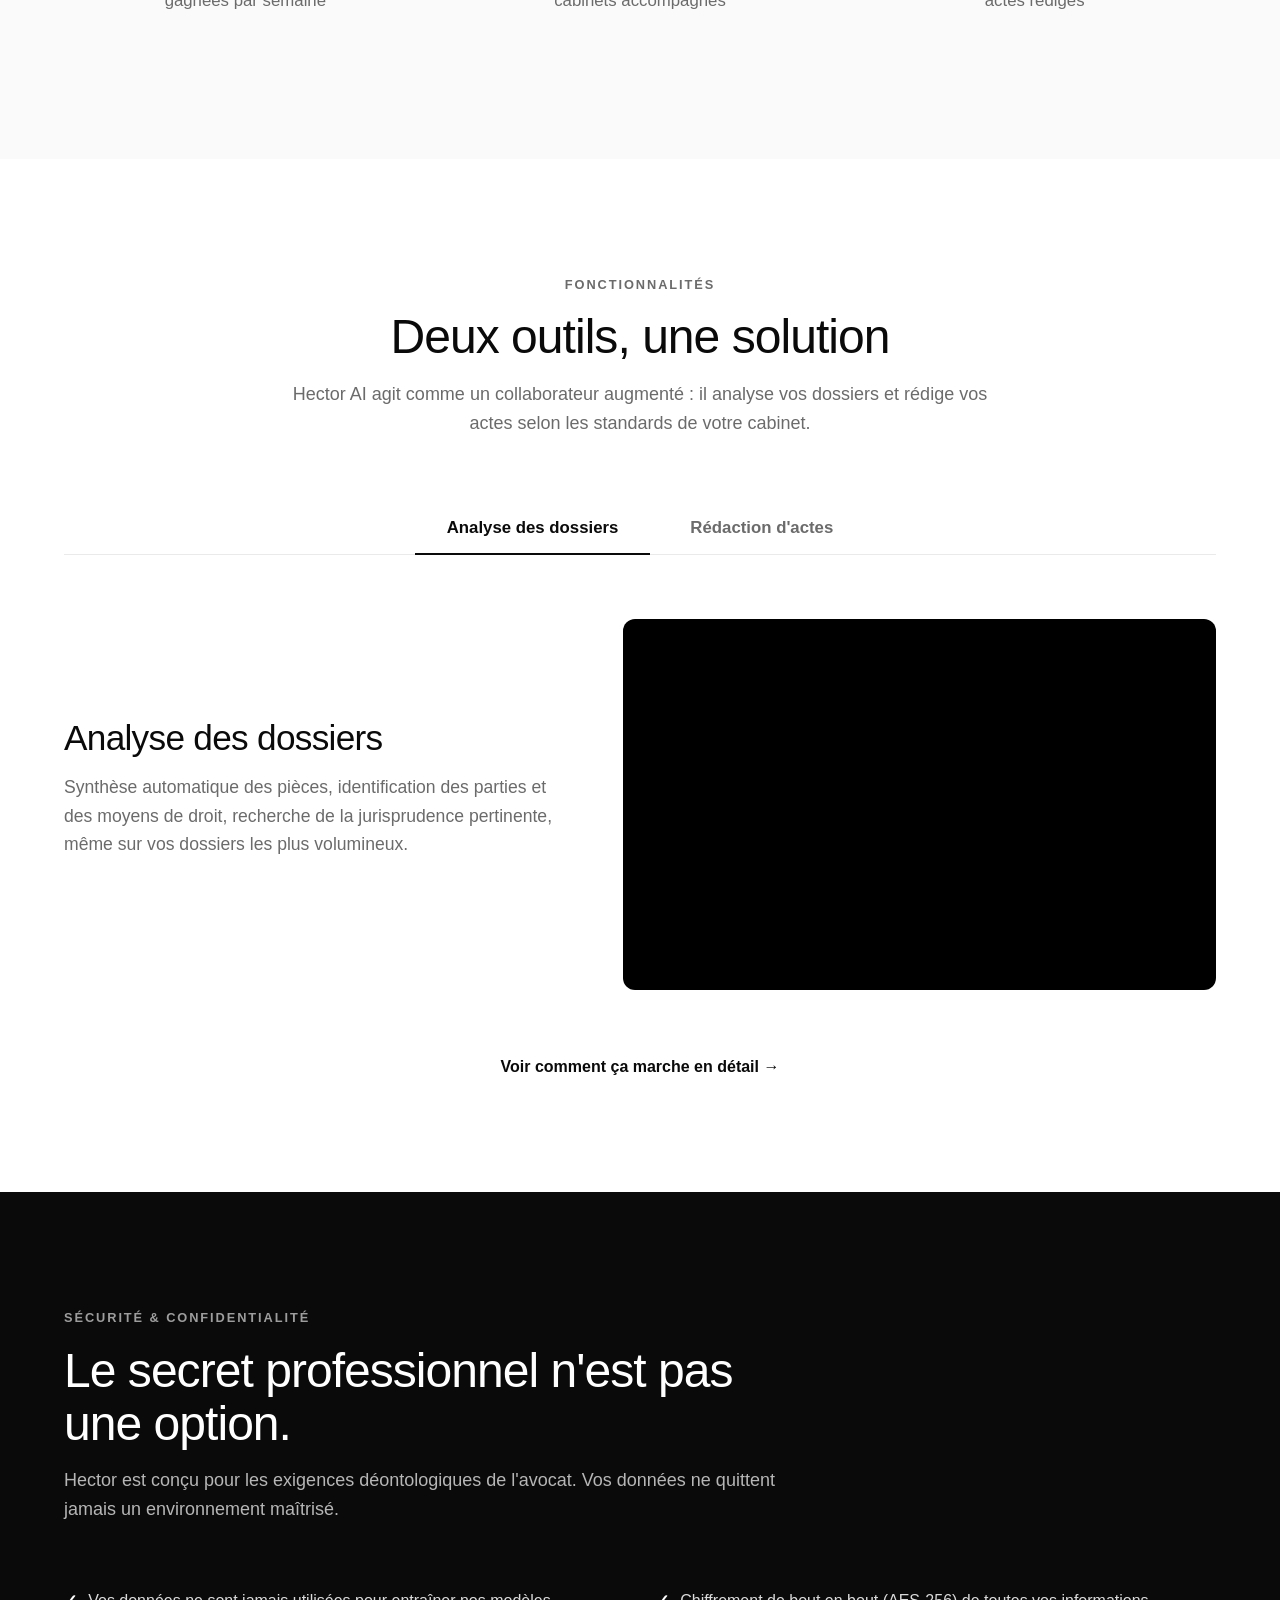
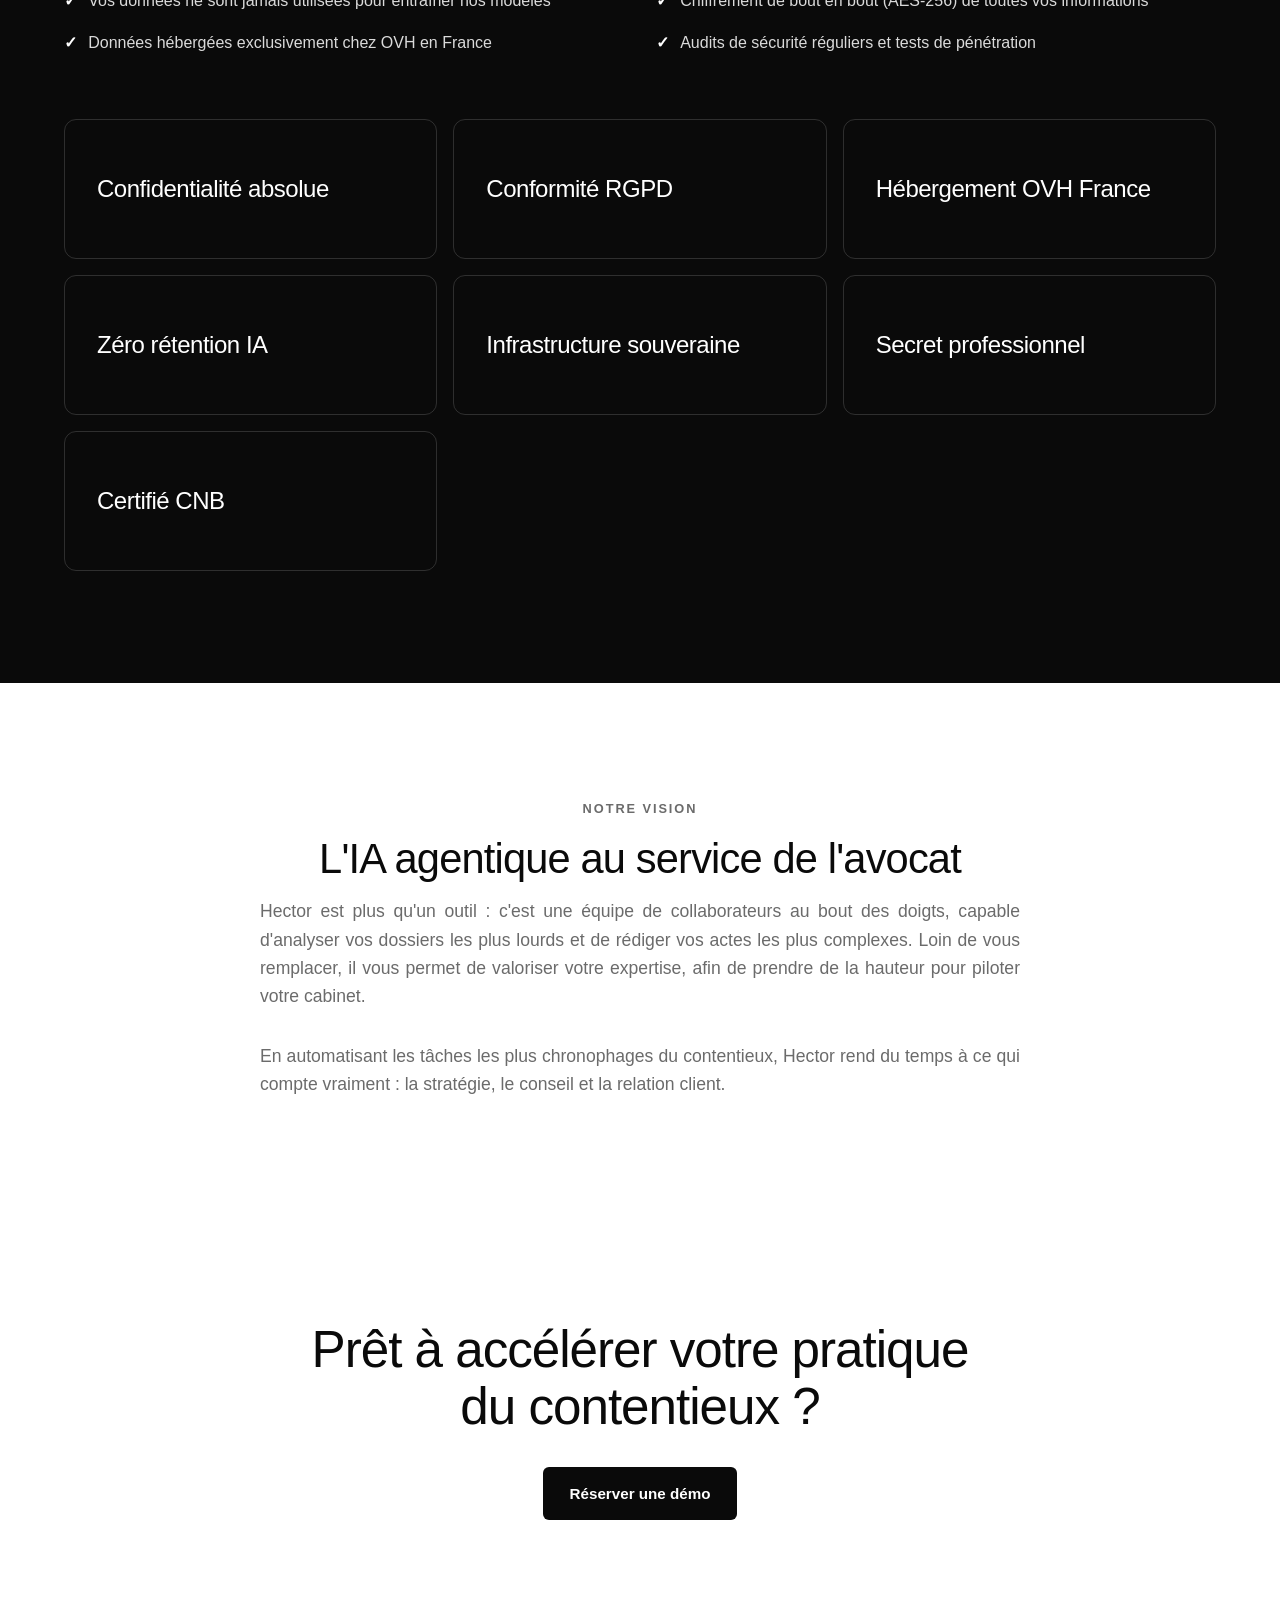
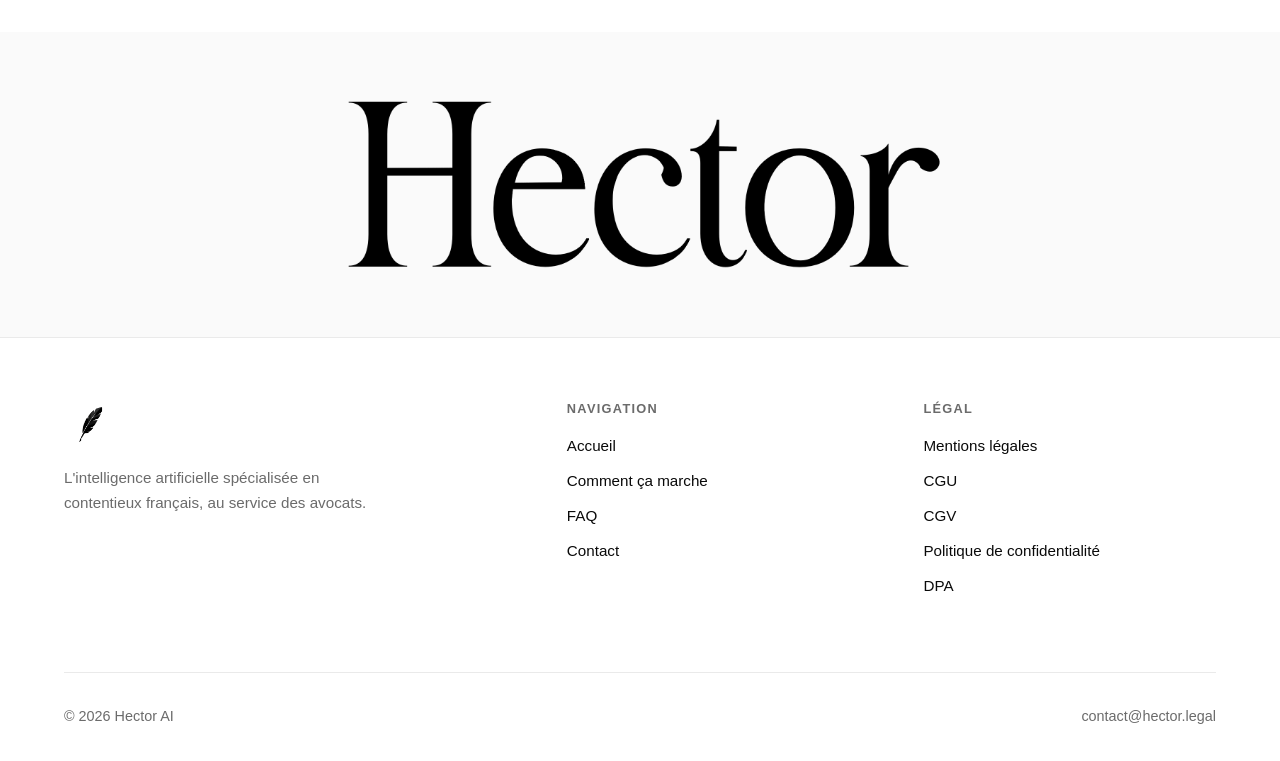
==== commit b69f2a55: "Update index.html" ====
--- a/index.html
+++ b/index.html
@@ -280,7 +280,7 @@
             <span class="eyebrow">Notre vision</span>
             <h2>L'IA agentique au service de l'avocat</h2>
             <p>Hector est plus qu'un outil : c'est une équipe de collaborateurs au bout des doigts, capable d'analyser vos dossiers les plus lourds et de rédiger vos actes les plus complexes.
-            Loin de vous remplacer, Hector vous permet de valoriser votre expertise, afin de prendre de la hauteur pour piloter votre cabinet.</p>
+            Loin de vous remplacer, il vous permet de valoriser votre expertise, afin de prendre de la hauteur pour piloter votre cabinet.</p>
            <p> En automatisant les tâches les plus chronophages du contentieux, Hector rend du temps à ce qui compte vraiment : la stratégie, le conseil et la relation client.</p>
           </div>
         </div>
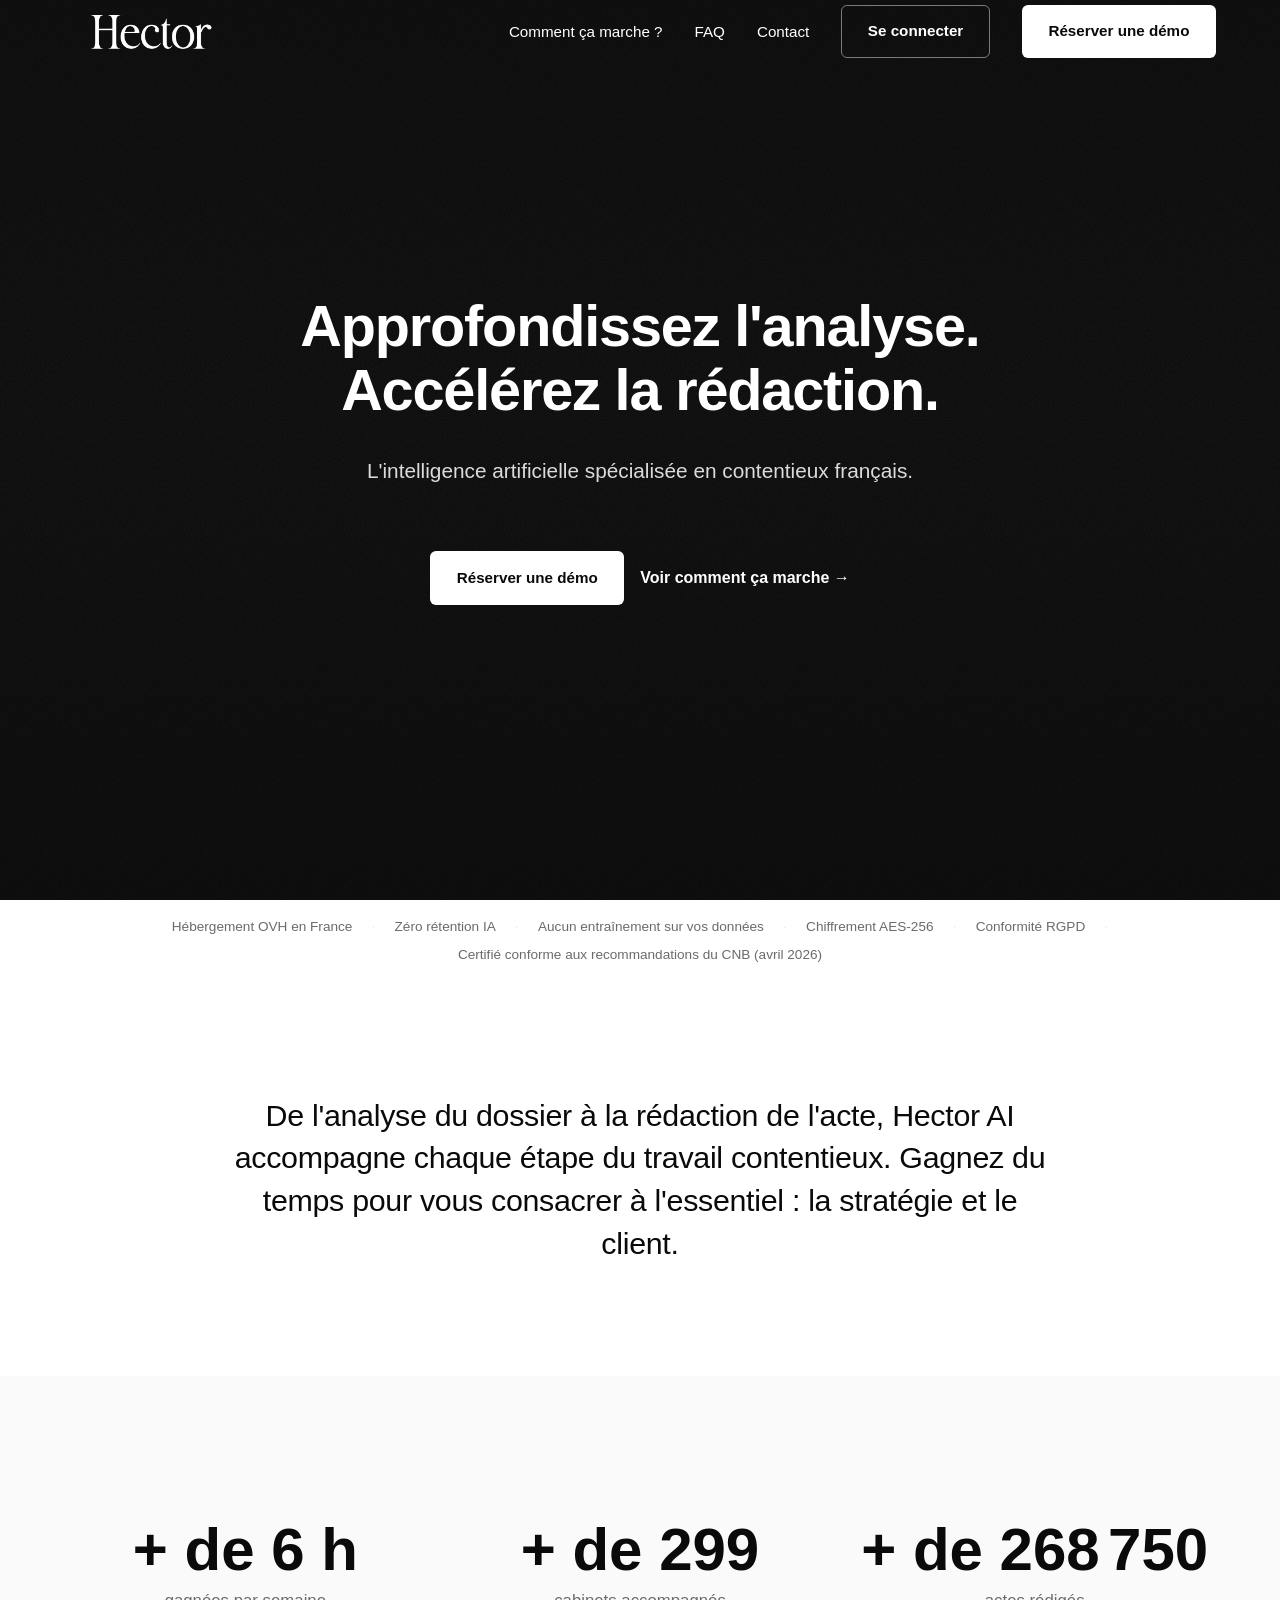
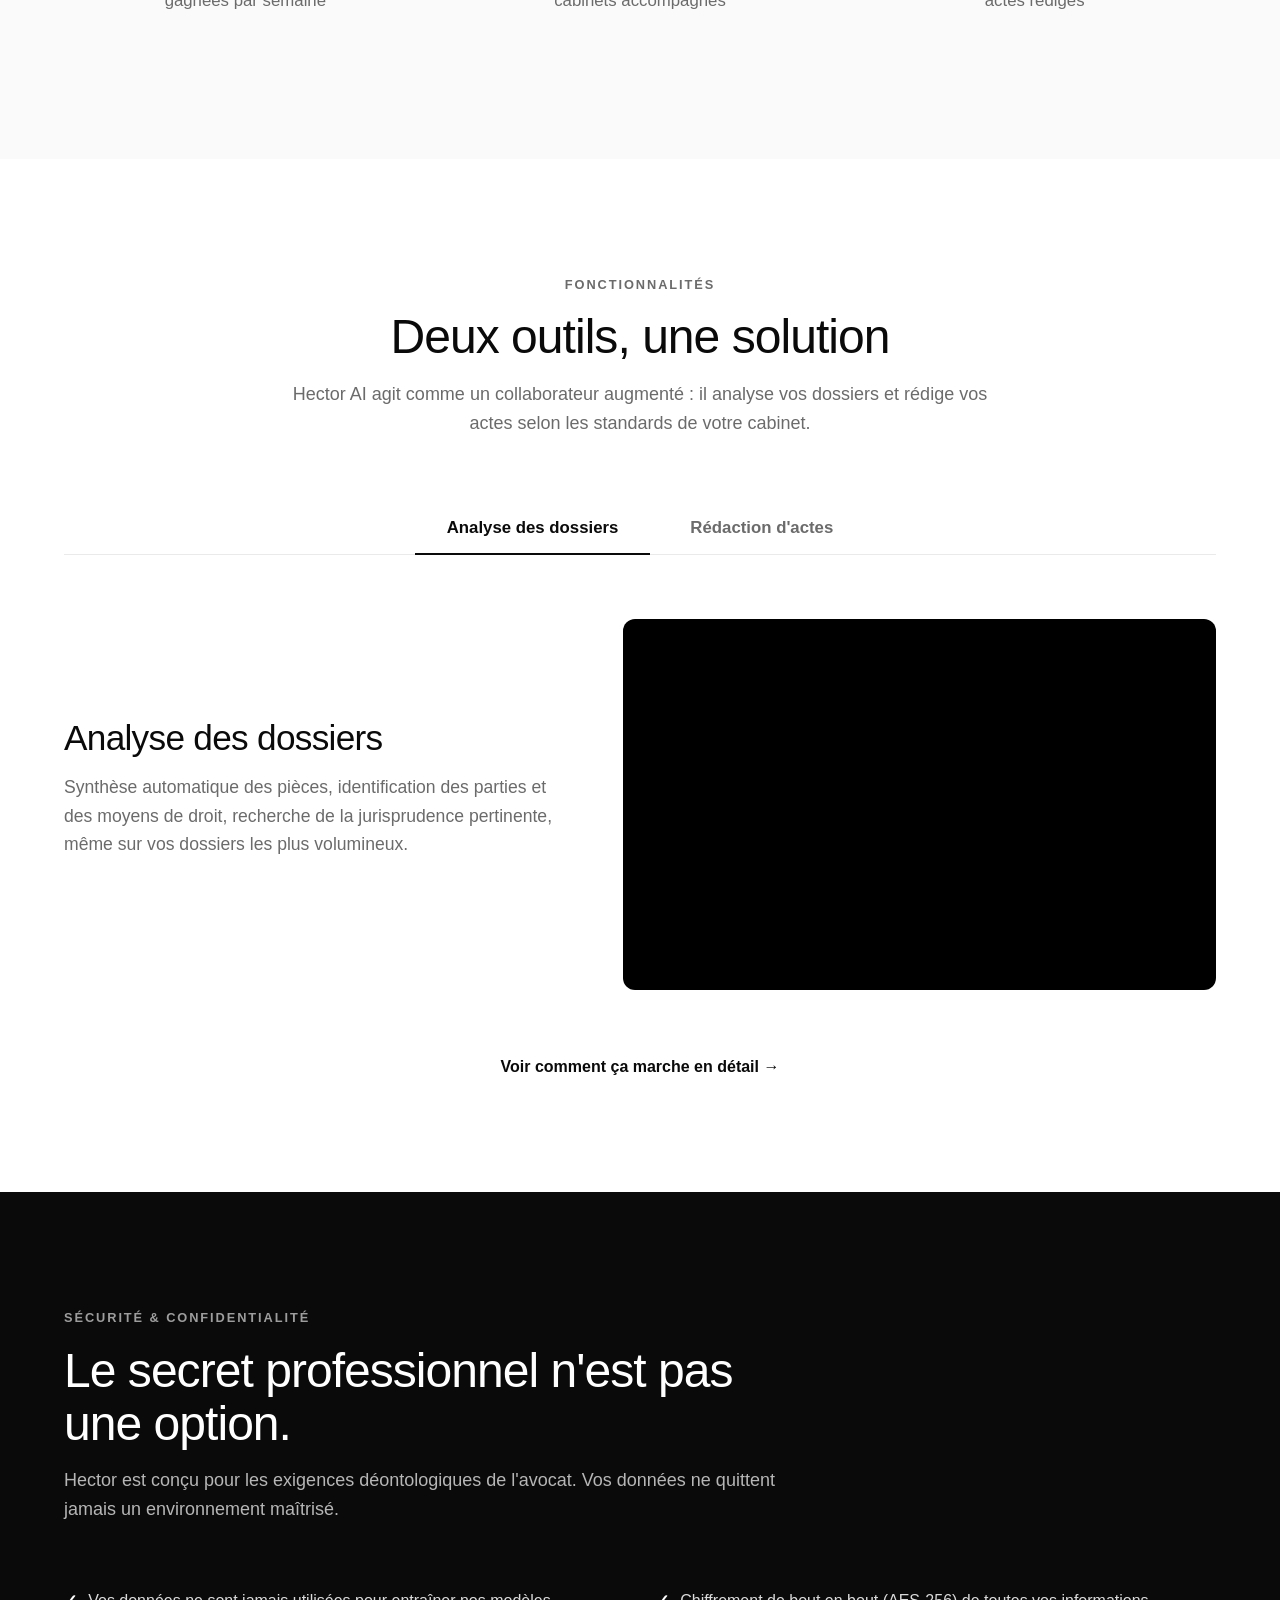
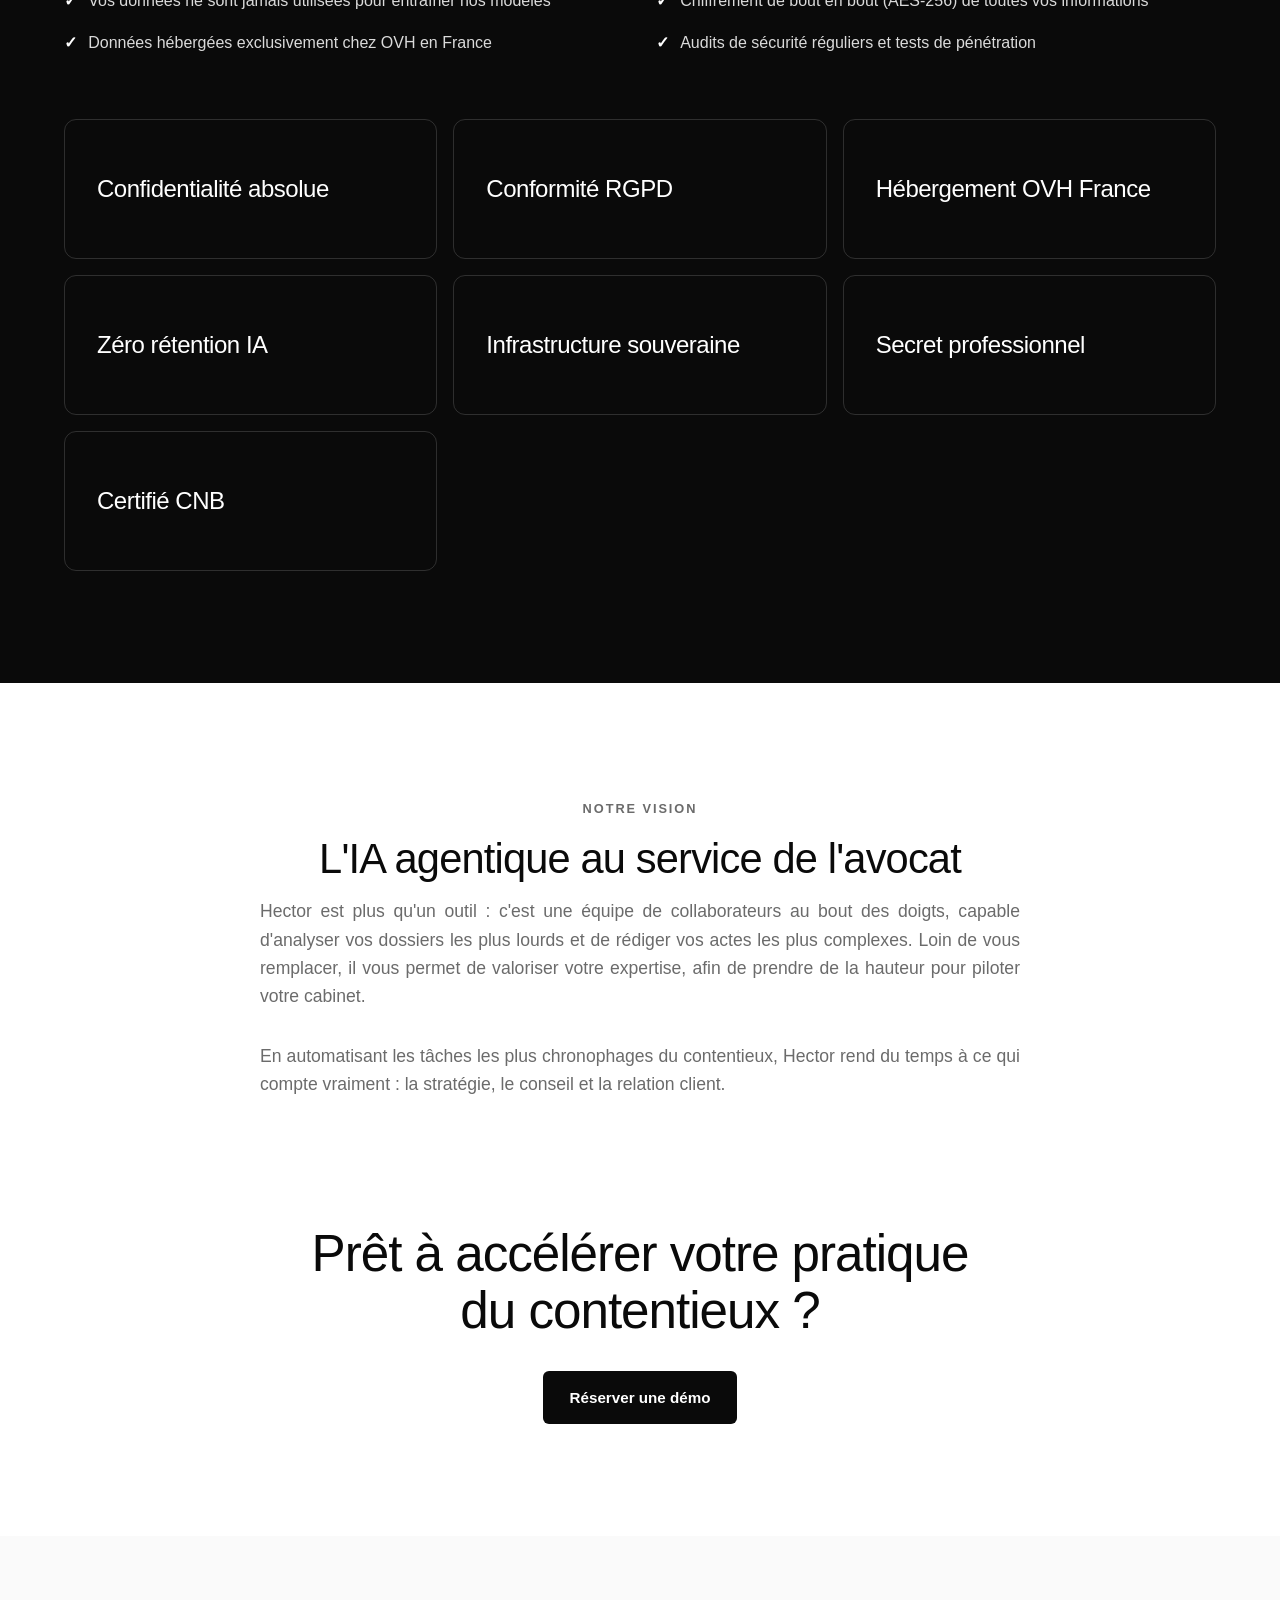
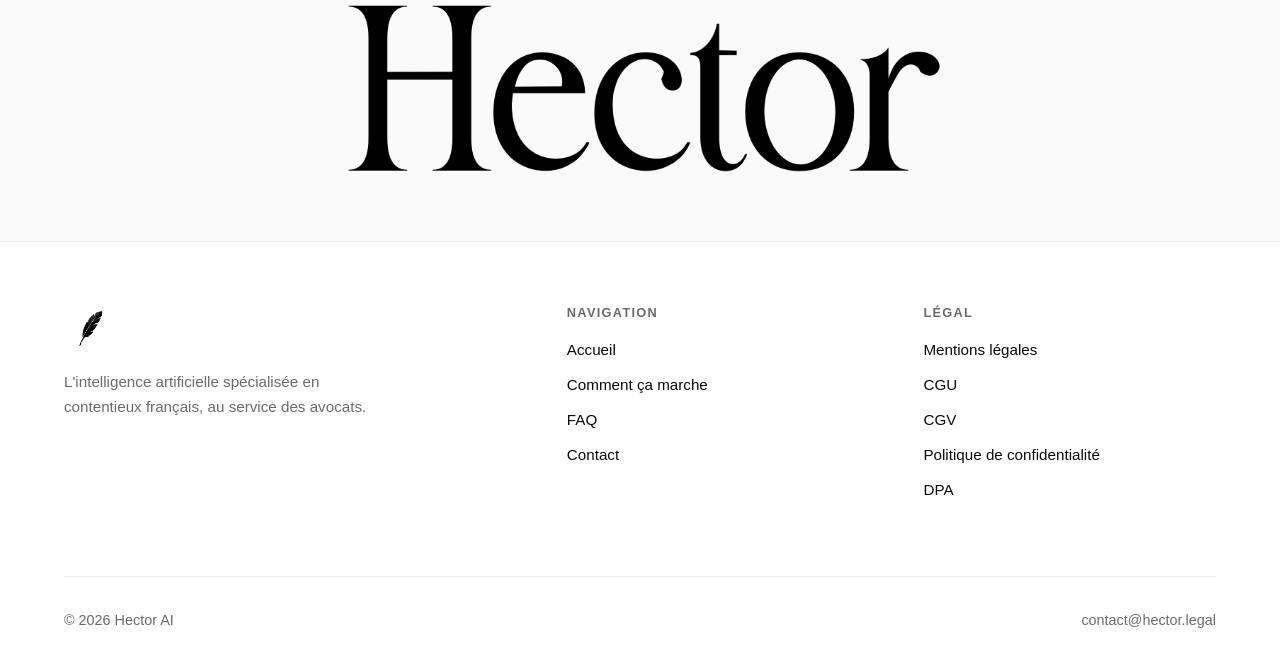
==== commit 8e8fef11: "Index : reduit l'espace entre la section Notre vision et le bloc CTA ; CSS v=33 Co-Authored-By: Clau" ====
--- a/index.html
+++ b/index.html
@@ -15,7 +15,7 @@
        Le "?v=2" force le navigateur à recharger le CSS après une mise à jour
        (évite qu'une ancienne version reste en cache). Incrémentez ce numéro
        (v=3, v=4...) à chaque fois que vous modifiez css/styles.css. -->
-  <link rel="stylesheet" href="css/styles.css?v=32" />
+  <link rel="stylesheet" href="css/styles.css?v=33" />
 
   <!-- Favicon (remplaçable par votre propre icône) -->
   <link rel="icon" href="assets/img/plume.png?v=3" type="image/png" />
--- a/css/styles.css
+++ b/css/styles.css
@@ -965,6 +965,13 @@
 .vision-text p:last-child {
   margin-bottom: 0;
 }
+/* Resserre l'espace entre "Notre vision" et le bloc CTA qui suit (accueil) */
+.vision {
+  padding-bottom: var(--space-lg);
+}
+.vision + .cta {
+  padding-top: var(--space-lg);
+}
 /* Mode temporaire SANS photo : on masque l'emplacement photo et on centre le
    texte. Pour réafficher la photo plus tard, retirez la classe
    "vision--text-only" sur la section <section class="section vision ..."> . */
